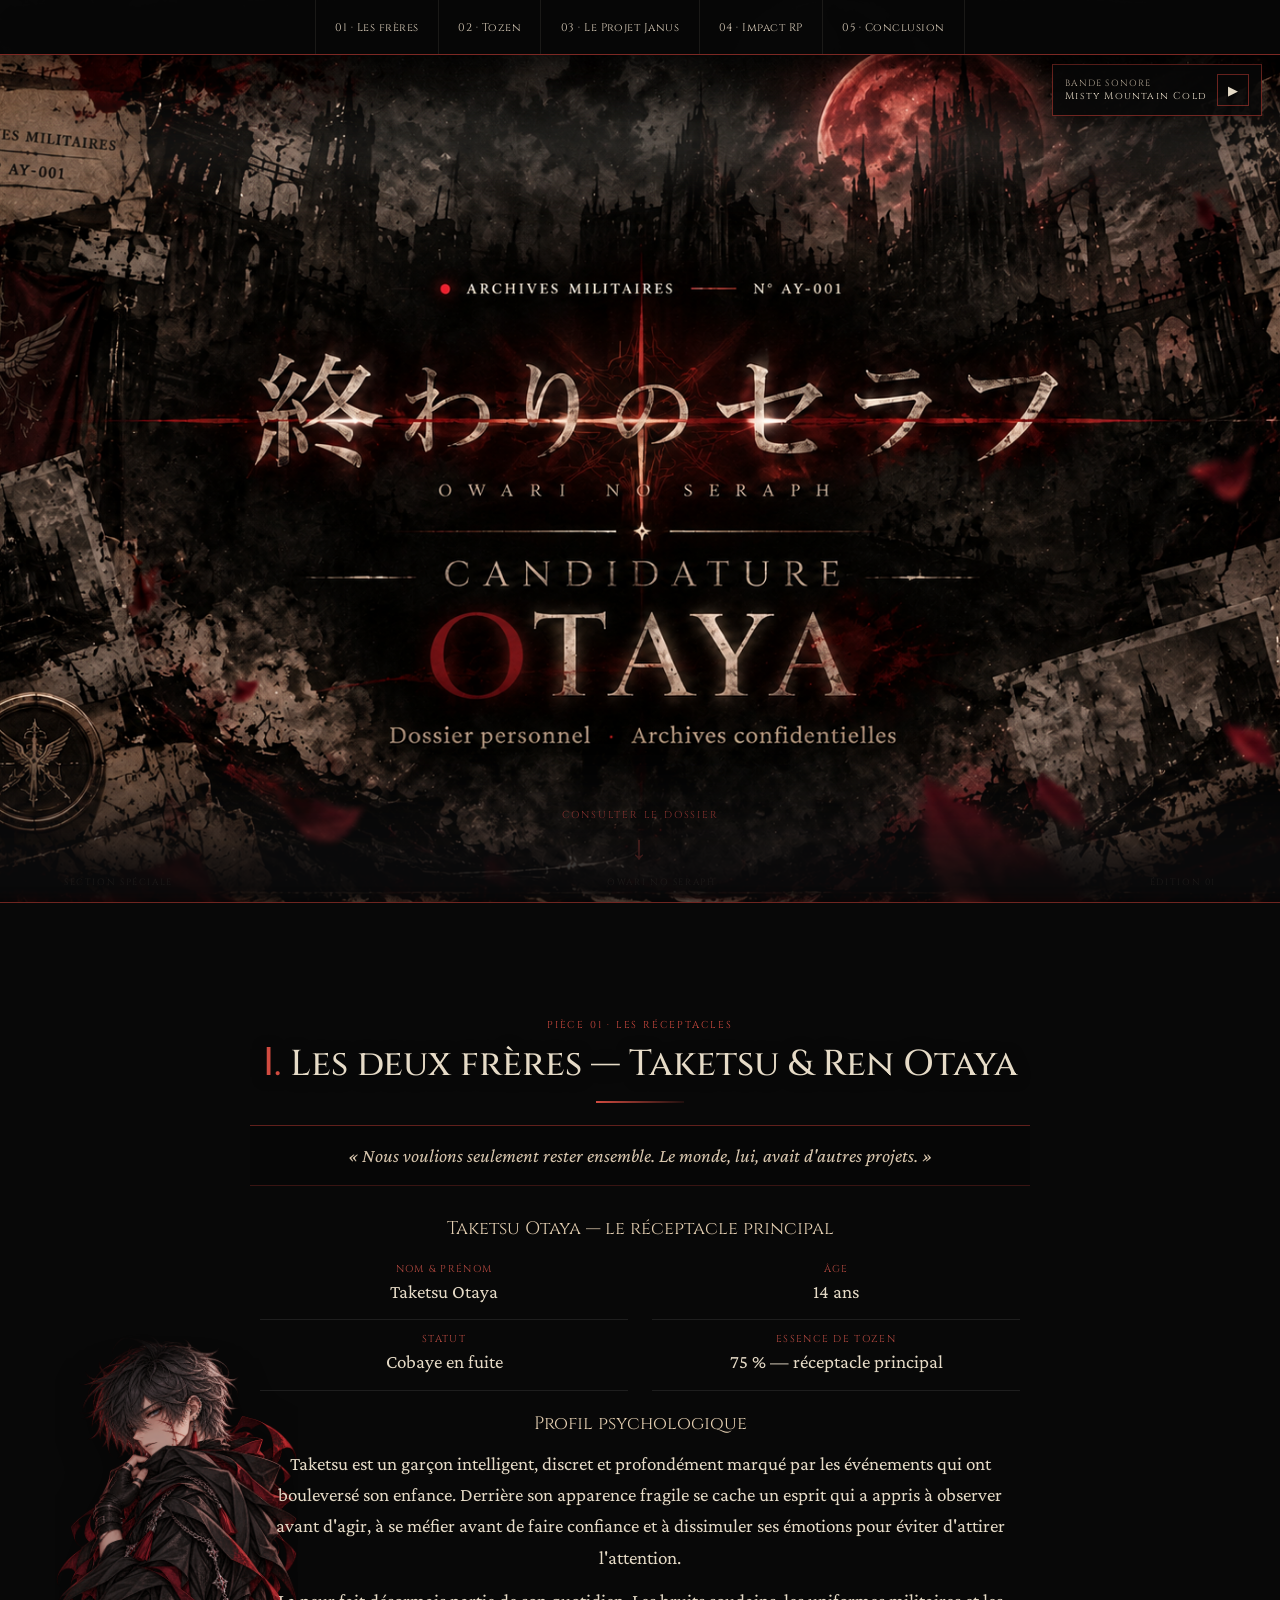
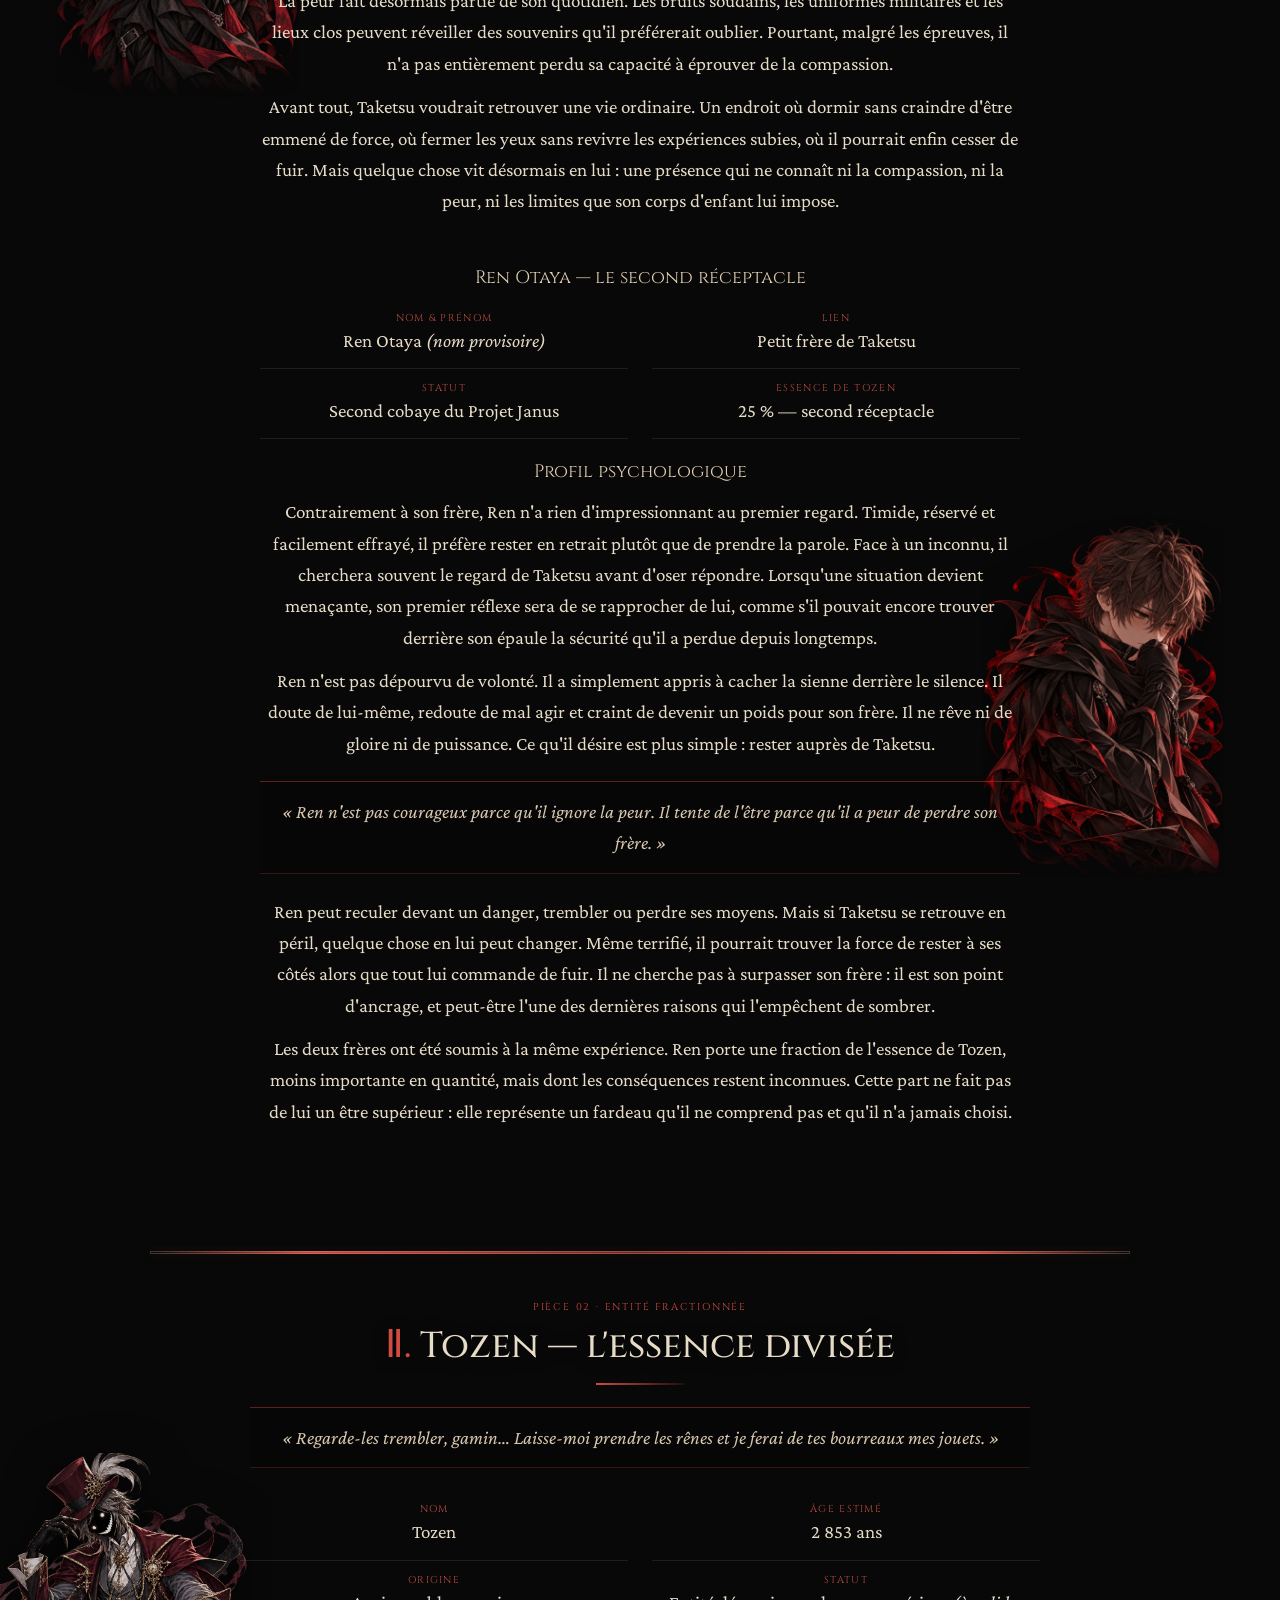
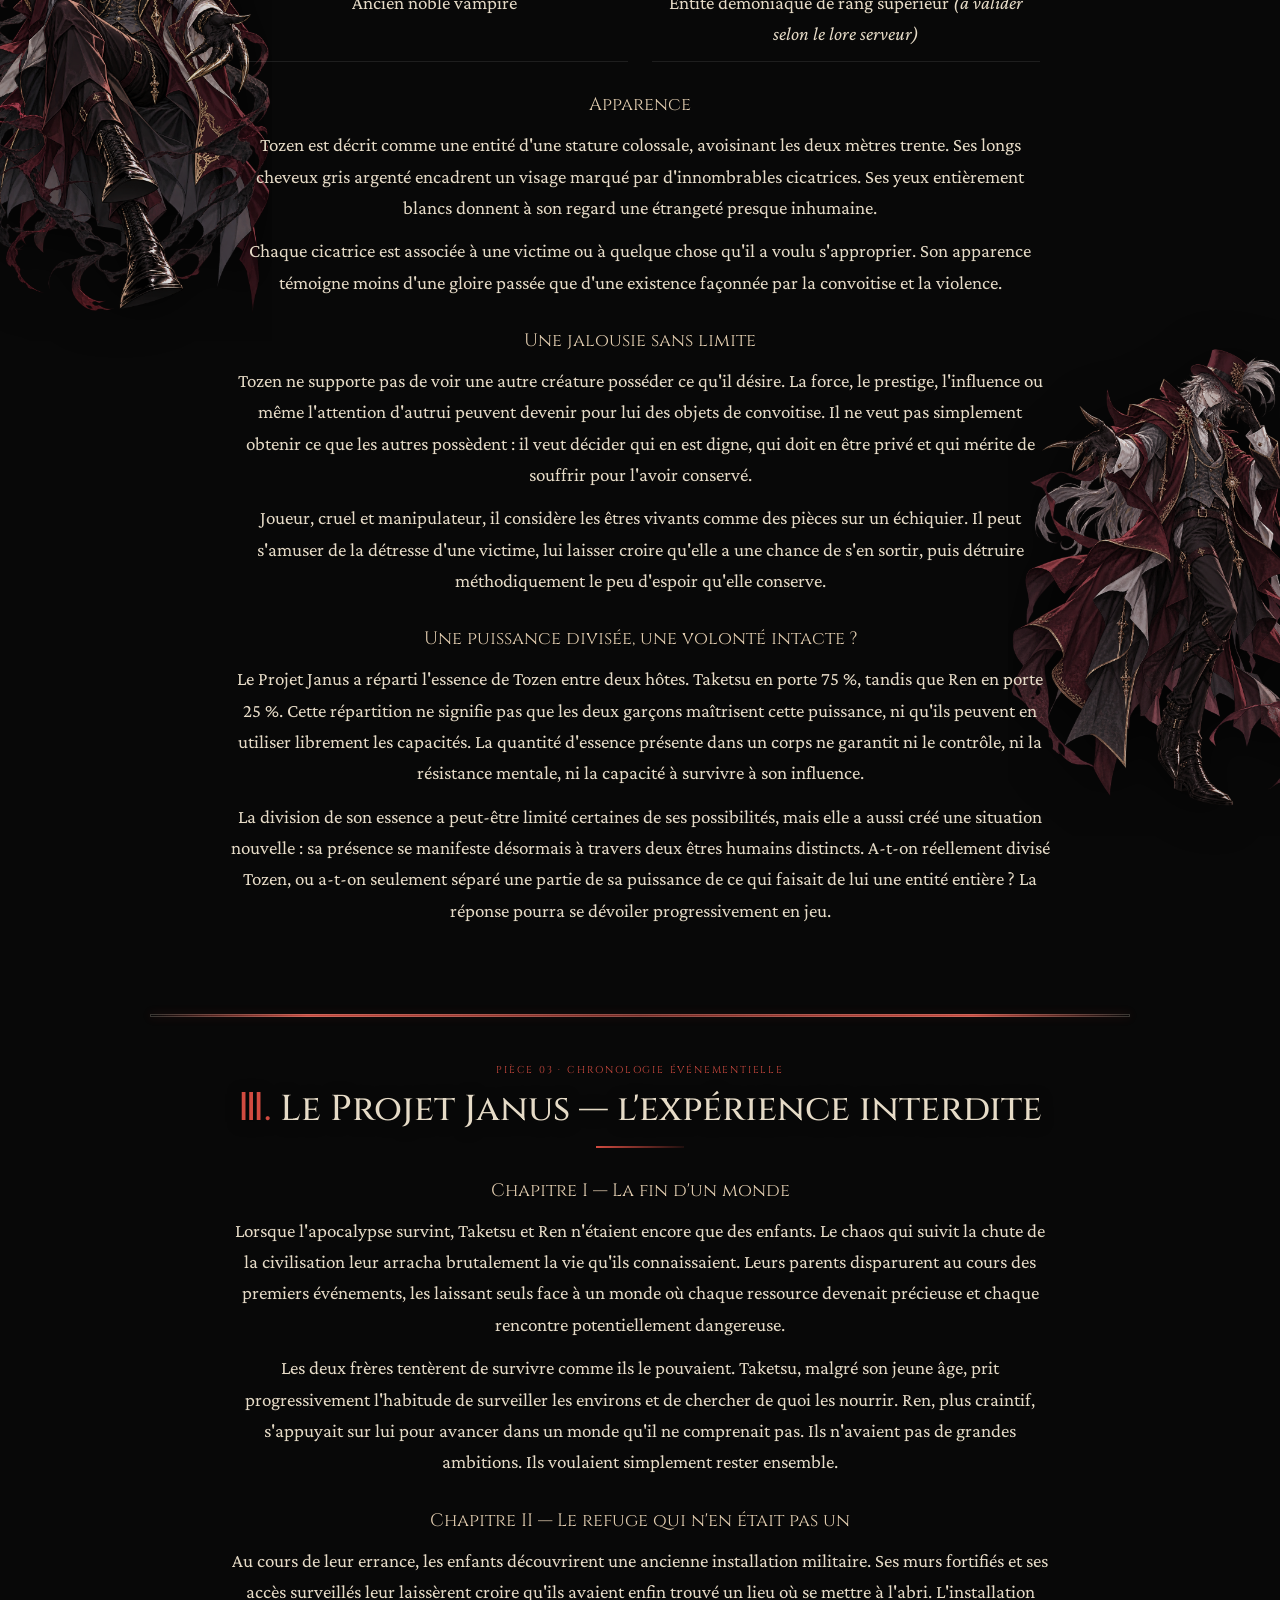
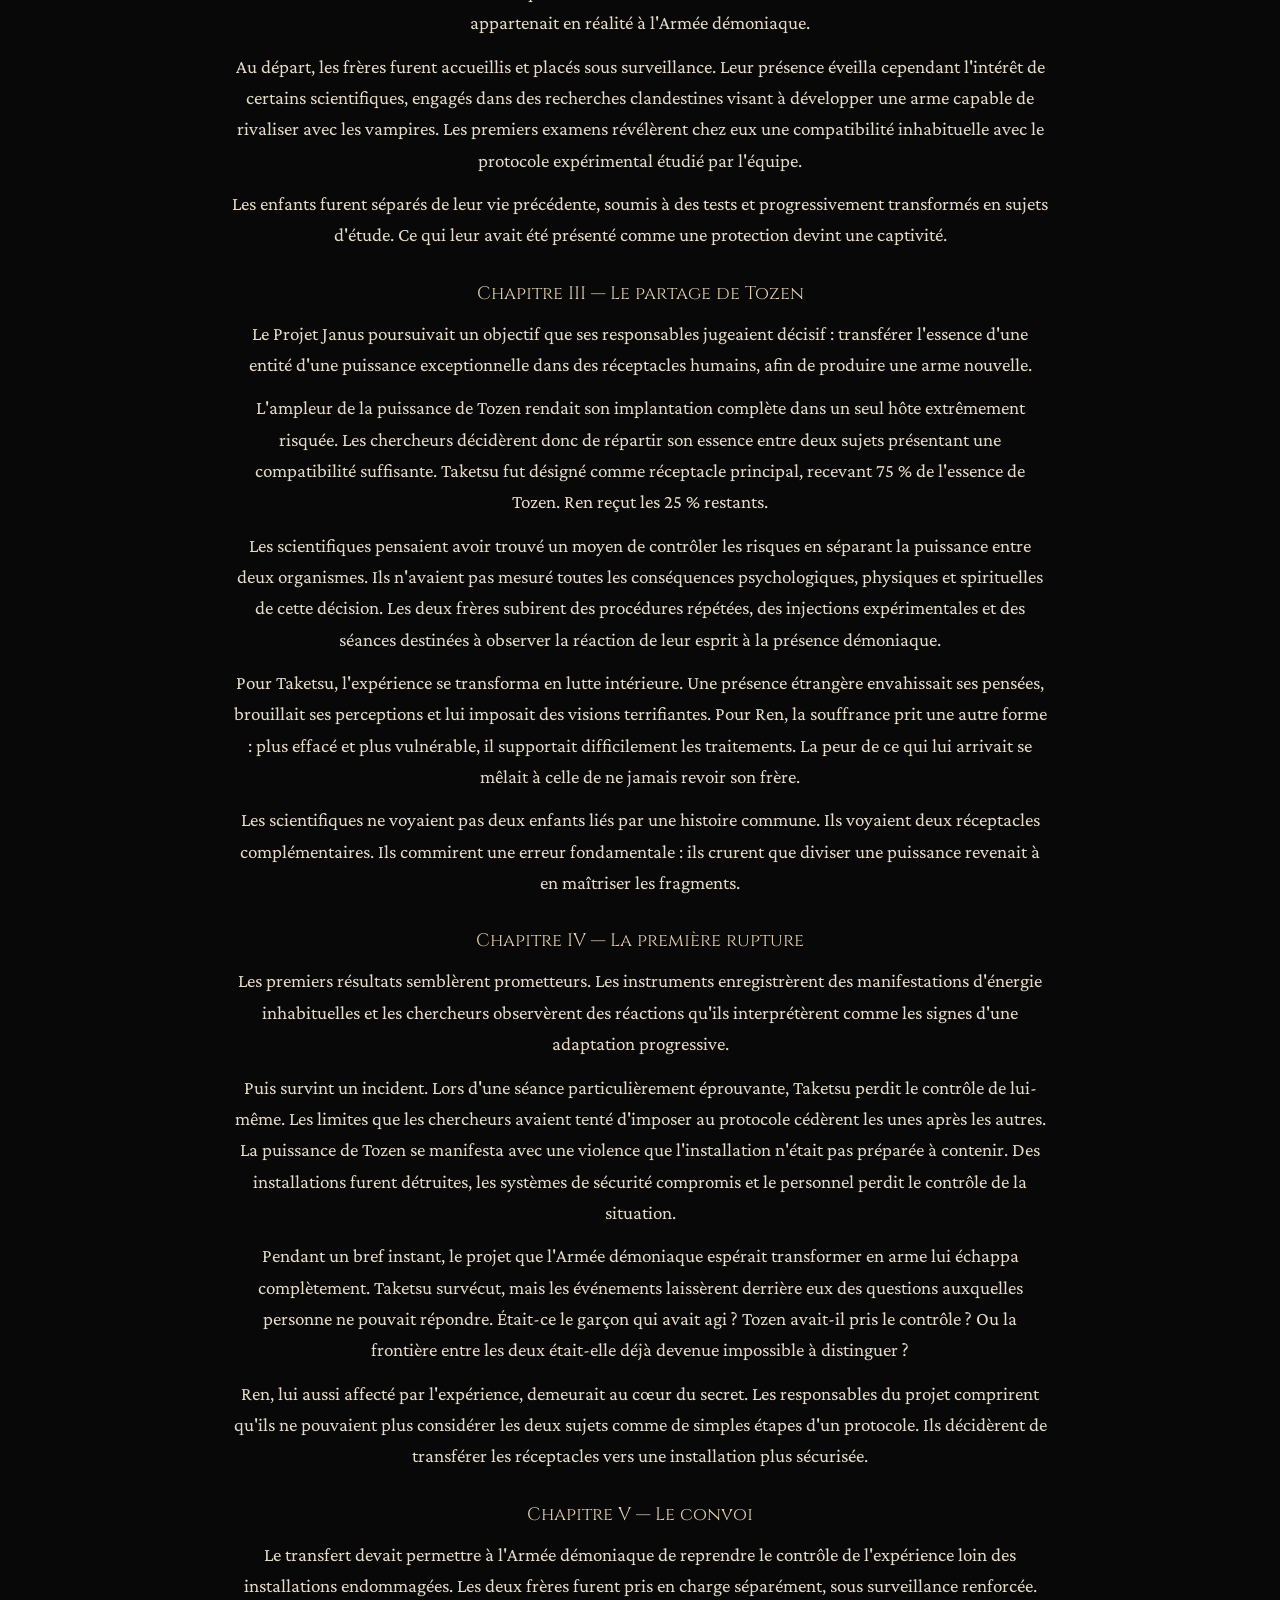
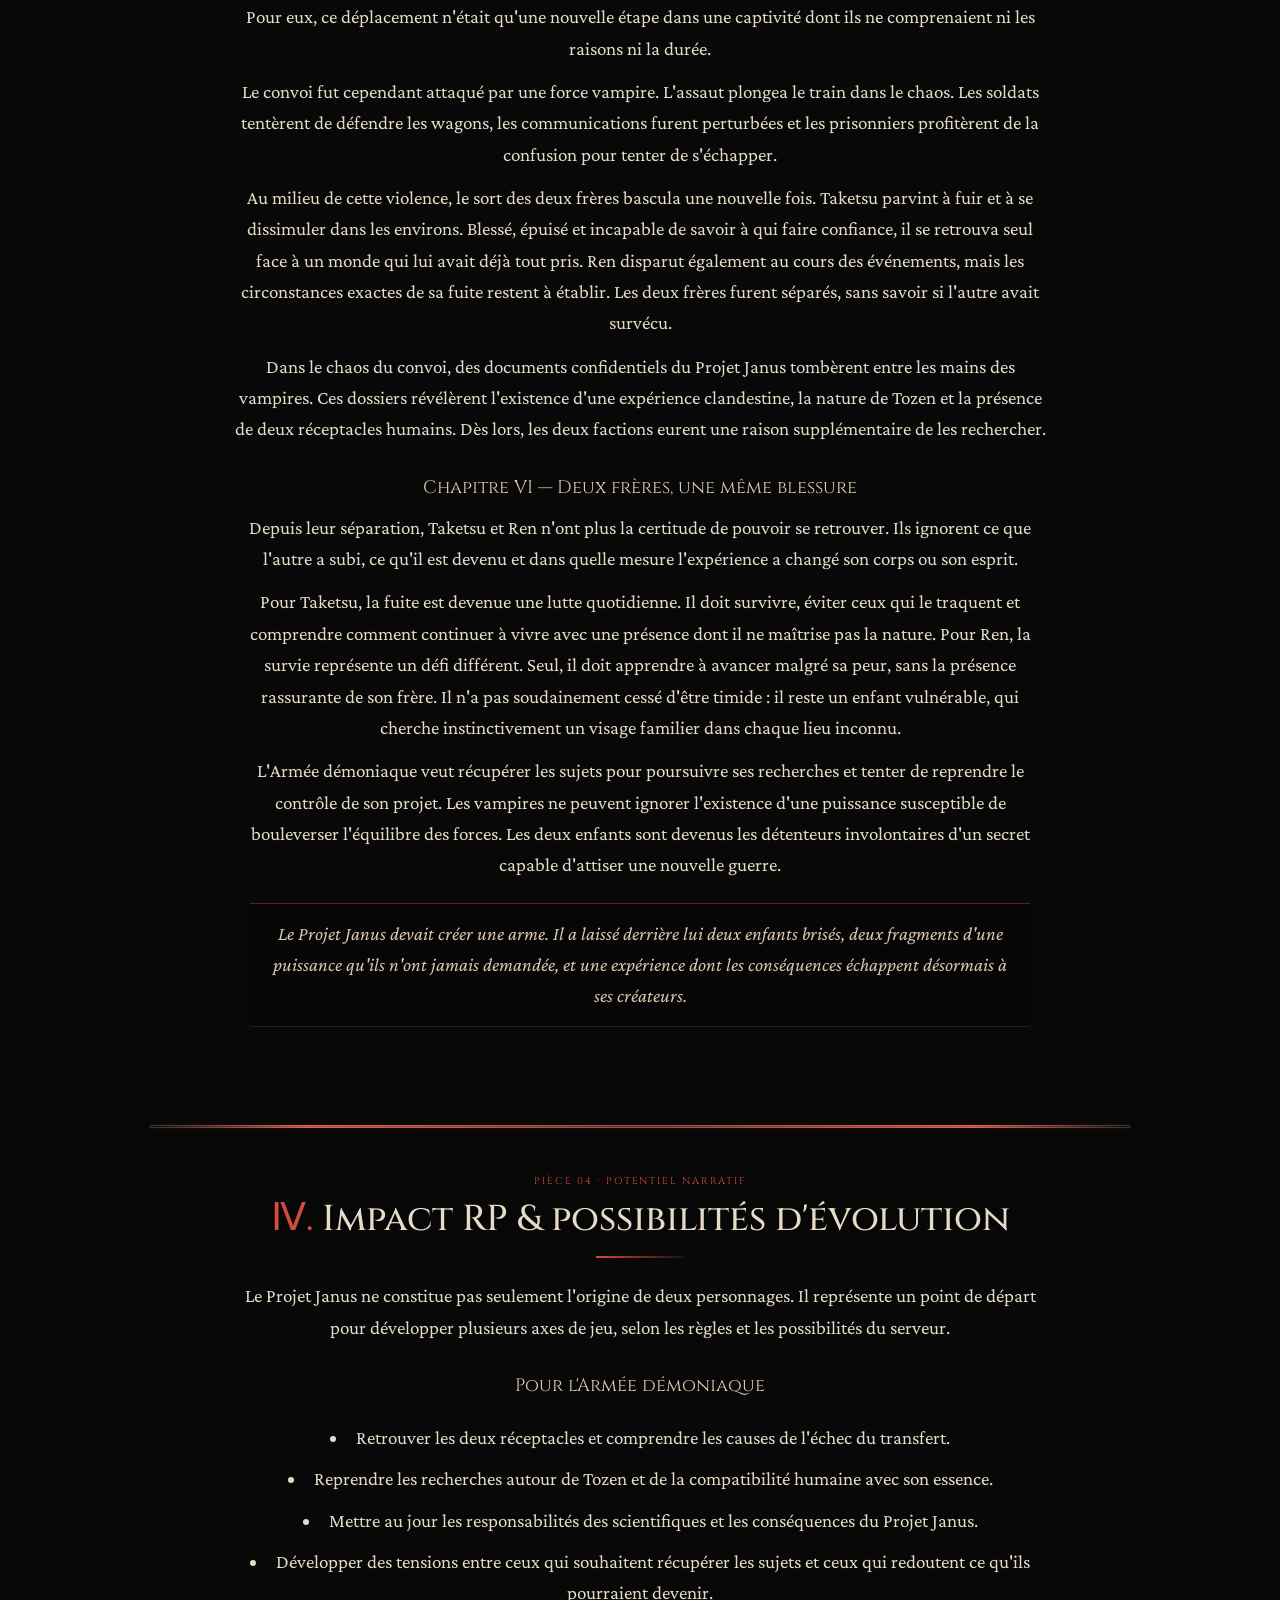
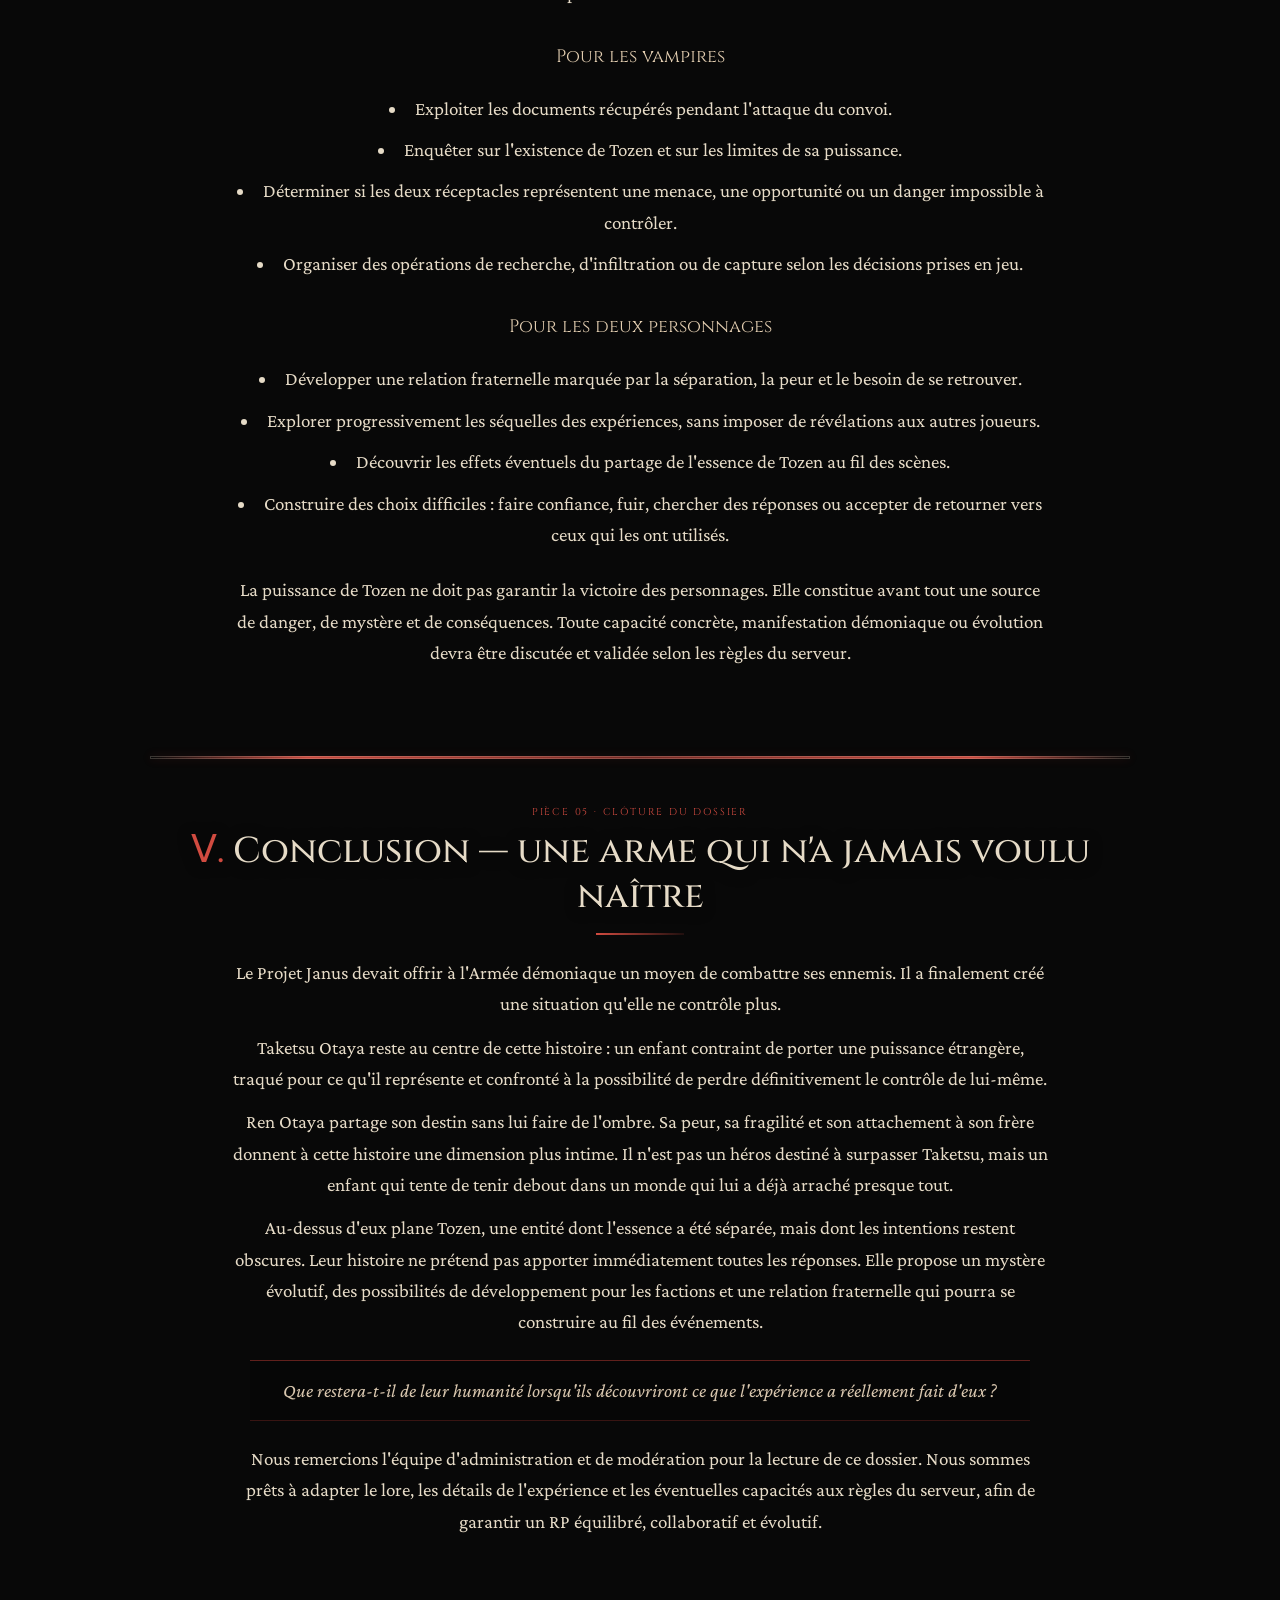
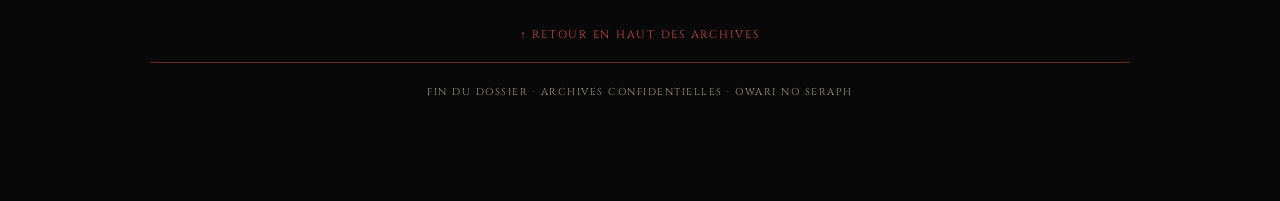
==== index.html @ cce2b57b "Réduire la hauteur d'accueil pour mieux cadrer le titre dès l'ouverture" ====
<!doctype html>
<html lang="fr">
<head>
<meta charset="utf-8">
<meta name="viewport" content="width=device-width, initial-scale=1">
<meta name="theme-color" content="#090909">
<meta name="description" content="Dossier confidentiel — Projet Janus, Taketsu Otaya, Ren Otaya et Tozen, archives d’Owari no Seraph.">
<title>Dossier Janus — Archives confidentielles</title>
<link rel="preconnect" href="https://fonts.googleapis.com">
<link rel="preconnect" href="https://fonts.gstatic.com" crossorigin>
<link href="https://fonts.googleapis.com/css2?family=Cinzel:wght@400;500;600;700&family=Crimson+Pro:wght@300;400;500;600&display=swap" rel="stylesheet">
<style>
:root{--ink:#090909;--paper:#e6dbc7;--muted:#b7aa98;--red:#a62b2b;--red2:#d14b40;--line:rgba(174,55,48,.62);--panel:rgba(8,8,8,.82)}
*{box-sizing:border-box}html{scroll-behavior:smooth;scroll-padding-top:82px}body{margin:0;background:#080808;color:var(--paper);font-family:'Crimson Pro',Georgia,serif;font-size:19px;line-height:1.65}a{color:inherit}.background-image{position:fixed;inset:0;z-index:-3;background:linear-gradient(rgba(0,0,0,.45),rgba(0,0,0,.68)),url('asset/Cité%20gothique%20sous%20la%20lune%20de%20sang.png') center/cover no-repeat;filter:grayscale(1)}.film-grain{position:fixed;inset:0;z-index:-2;pointer-events:none;background:linear-gradient(90deg,rgba(0,0,0,.36),transparent 20%,transparent 80%,rgba(0,0,0,.36));opacity:.9}
.top-nav{position:sticky;top:0;z-index:30;display:flex;align-items:center;justify-content:center;gap:0;padding:0 12px;background:rgba(7,7,7,.96);border-bottom:1px solid rgba(174,55,48,.7);box-shadow:0 8px 24px #0008;backdrop-filter:blur(10px)}.top-nav a{position:relative;display:flex;align-items:center;justify-content:center;min-height:54px;padding:0 clamp(9px,1.5vw,22px);color:#d8cbb8;text-decoration:none;font:11px 'Cinzel',serif;letter-spacing:.045em;text-align:center;border-right:1px solid rgba(230,219,199,.09);transition:color .2s,background .2s;white-space:nowrap}.top-nav a:first-child{border-left:1px solid rgba(230,219,199,.09)}.top-nav a:after{content:'';position:absolute;left:15px;right:100%;bottom:0;height:2px;background:var(--red2);transition:right .25s}.top-nav a:hover,.top-nav a:focus-visible{color:#fff0db;background:rgba(130,28,28,.13)}.top-nav a:hover:after,.top-nav a:focus-visible:after{right:15px}.audio{position:fixed;right:18px;top:64px;z-index:20;display:flex;align-items:center;gap:10px;padding:9px 12px;border:1px solid var(--line);background:rgba(8,8,8,.9);box-shadow:0 8px 30px #0008;font:10px 'Cinzel',serif;letter-spacing:.12em}.audio button{background:transparent;color:var(--paper);border:1px solid var(--line);width:32px;height:32px;cursor:pointer}.audio small{display:block;color:var(--muted);font-size:9px}.hero{min-height:calc(100svh - 52px);height:calc(100svh - 52px);max-height:900px;position:relative;display:grid;place-items:center;overflow:hidden;border-bottom:1px solid var(--line);background:linear-gradient(0deg,#080808 0%,rgba(0,0,0,.2) 35%,rgba(0,0,0,.22) 70%,#080808 100%)}.hero:before{content:"";position:absolute;inset:22px;border:1px solid rgba(173,59,50,.3);pointer-events:none}.hero-art{position:absolute;inset:0;display:grid;place-items:center;overflow:hidden}.hero-art img{width:100%;height:100%;object-fit:cover;filter:none;opacity:1}.hero-content{position:relative;text-align:center;width:min(900px,90vw);padding:30px 24px 70px}.eyebrow,.piece-kicker,.meta,.hero-bottom{font-family:'Cinzel',serif;letter-spacing:.18em;text-transform:uppercase}.eyebrow{color:var(--red2);font-size:12px}.hero h1{font-family:'Cinzel',serif;font-size:clamp(42px,8vw,90px);line-height:1.08;font-weight:500;margin:20px 0;color:#eadcc7;text-shadow:0 4px 22px #000}.hero h1 span{color:var(--red2)}.hero-sub{font-size:clamp(17px,2.5vw,23px);color:#d1c3af;max-width:640px;margin:0 auto 26px}.hero-stamp{display:inline-block;border:1px solid var(--red2);color:#e45b50;padding:7px 16px;transform:rotate(-2deg);font:12px 'Cinzel',serif;letter-spacing:.15em}.scroll-cue{position:absolute;bottom:35px;left:50%;transform:translateX(-50%);display:flex;flex-direction:column;align-items:center;gap:7px;text-decoration:none;color:#d64a42;font:10px 'Cinzel',serif;letter-spacing:.18em;white-space:nowrap}.scroll-cue .arrow{font:34px Georgia;animation:bob 1.6s infinite}@keyframes bob{0%,100%{transform:translateY(0)}50%{transform:translateY(7px)}}.hero-bottom{position:absolute;bottom:12px;left:5%;right:5%;display:flex;justify-content:space-between;gap:12px;color:#a99a85;font-size:9px}
main{width:min(980px,92vw);margin:0 auto;padding:56px 0 80px}.index-box,.piece{border:1px solid var(--line);background:var(--panel);box-shadow:0 20px 70px #0006;position:relative}.index-box{position:relative;padding:clamp(20px,3vw,32px);margin:28px 0 38px;border:1px solid rgba(220,205,180,.48);background:linear-gradient(135deg,rgba(8,8,8,.94),rgba(19,13,12,.91) 52%,rgba(5,5,5,.96));box-shadow:0 18px 55px #0009,inset 0 0 0 4px rgba(0,0,0,.35),inset 0 0 30px rgba(0,0,0,.25);isolation:isolate}.index-box:before{content:"";position:absolute;inset:8px;border:1px solid rgba(230,219,199,.2);pointer-events:none;z-index:-1;background:linear-gradient(var(--red2),var(--red2)) left top/28px 1px no-repeat,linear-gradient(var(--red2),var(--red2)) left top/1px 28px no-repeat,linear-gradient(var(--red2),var(--red2)) right top/28px 1px no-repeat,linear-gradient(var(--red2),var(--red2)) right top/1px 28px no-repeat,linear-gradient(var(--red2),var(--red2)) left bottom/28px 1px no-repeat,linear-gradient(var(--red2),var(--red2)) left bottom/1px 28px no-repeat,linear-gradient(var(--red2),var(--red2)) right bottom/28px 1px no-repeat,linear-gradient(var(--red2),var(--red2)) right bottom/1px 28px no-repeat}.section-heading{display:flex;align-items:center;gap:13px;margin:0 0 18px;padding:0 0 14px;border-bottom:1px solid rgba(174,55,48,.48);font:clamp(20px,3vw,27px) 'Cinzel',serif;letter-spacing:.08em;text-transform:uppercase}.roman{color:var(--red2);font-size:1.05em}.toc{display:grid;grid-template-columns:repeat(3,minmax(0,1fr));gap:0 24px}.toc a{position:relative;display:flex;align-items:center;gap:12px;min-width:0;padding:15px 4px;border:0;border-bottom:1px solid rgba(220,205,180,.13);background:transparent;text-decoration:none;transition:color .25s ease,background .25s ease;white-space:normal}.toc a:after{content:"";position:absolute;left:0;right:100%;bottom:-1px;height:1px;background:linear-gradient(90deg,var(--red2),rgba(209,75,64,.12));box-shadow:0 0 9px rgba(209,75,64,.35);transition:right .28s ease}.toc a:hover{background:linear-gradient(90deg,rgba(130,28,28,.12),transparent);border-color:rgba(220,205,180,.13);transform:none;color:#fff0db}.toc a:hover:after,.toc a:focus-visible:after{right:0}.toc b{flex:0 0 auto;color:var(--red2);font:12px 'Cinzel',serif;letter-spacing:.08em}.toc span{font:500 13px 'Cinzel',serif;letter-spacing:.015em;color:#d8cbb8}.toc a:hover span{color:#f0dfc7}.piece{margin:28px 0;padding:clamp(28px,4vw,48px);scroll-margin-top:82px;isolation:isolate;overflow:hidden;border:1px solid rgba(220,205,180,.48);background:linear-gradient(135deg,rgba(22,20,18,.94),rgba(7,7,7,.94) 55%,rgba(22,15,14,.94)),repeating-linear-gradient(0deg,rgba(230,219,199,.025) 0 1px,transparent 1px 4px);box-shadow:0 20px 70px #0008,inset 0 0 0 4px rgba(0,0,0,.35),inset 0 0 35px rgba(0,0,0,.25)}.piece:before{content:"";position:absolute;inset:9px;border:1px solid rgba(230,219,199,.22);pointer-events:none;z-index:-1;background:linear-gradient(var(--red),var(--red)) left top/22px 1px no-repeat,linear-gradient(var(--red),var(--red)) left top/1px 22px no-repeat,linear-gradient(var(--red),var(--red)) right top/22px 1px no-repeat,linear-gradient(var(--red),var(--red)) right top/1px 22px no-repeat,linear-gradient(var(--red),var(--red)) left bottom/22px 1px no-repeat,linear-gradient(var(--red),var(--red)) left bottom/1px 22px no-repeat,linear-gradient(var(--red),var(--red)) right bottom/22px 1px no-repeat,linear-gradient(var(--red),var(--red)) right bottom/1px 22px no-repeat}.piece:after{content:"";position:absolute;left:0;top:32px;bottom:32px;width:2px;background:linear-gradient(transparent,var(--red),transparent);opacity:.9;pointer-events:none}.piece-kicker{font-size:10px;color:var(--red2);margin-bottom:6px}.piece h2{font:clamp(24px,4vw,36px)/1.25 'Cinzel',serif;font-weight:500;margin:0 0 24px;padding-bottom:18px;border-bottom:1px solid var(--line)}.piece h3{font:18px 'Cinzel',serif;color:#e2cdb0;margin:26px 0 9px}.piece p{margin:12px 0}.quote{font-style:italic;color:#d8c6ae;border-left:2px solid var(--red);padding:9px 18px;margin:20px 0;background:#0004}.facts{display:grid;grid-template-columns:repeat(2,minmax(0,1fr));gap:0 24px}.fact{padding:12px 0;border-bottom:1px solid rgba(255,255,255,.09)}.fact strong{display:block;color:#b94b42;font:10px 'Cinzel',serif;letter-spacing:.13em;text-transform:uppercase}.fact span{display:block;font-size:19px}.list{padding-left:22px}.list li{padding:5px 0}.sublist{padding-left:24px;margin:4px 0}.closing{border-color:rgba(201,61,53,.8)}.back-top{display:block;text-align:center;text-decoration:none;color:#d64a42;font:11px 'Cinzel',serif;letter-spacing:.16em;padding:20px}.back-top:hover{color:#f2d9c0}footer{text-align:center;color:#a99984;font:10px 'Cinzel',serif;letter-spacing:.15em;padding:22px 0;border-top:1px solid var(--line)}
@media(max-width:760px){.top-nav{justify-content:flex-start;overflow-x:auto;scrollbar-width:thin;scrollbar-color:var(--red) #090909}.top-nav a{flex:0 0 auto;min-height:48px;padding:0 13px;font-size:10px}.audio{top:56px;right:8px}.audio .track{display:none}}@media(max-width:600px){body{font-size:18px}.hero-bottom{font-size:7px;letter-spacing:.08em}.facts{grid-template-columns:1fr}.piece{padding:22px 18px}.hero:before{inset:10px}}

/* Articles en texte simple, séparés par un filet rouge */
.piece{position:relative;margin:0;padding:clamp(32px,5vw,58px) 0;scroll-margin-top:82px;border:0;border-radius:0;background:transparent;box-shadow:none;overflow:visible;isolation:auto}
.piece:before,.piece:after{display:none}
.piece + .piece{margin-top:18px;padding-top:48px}
.piece + .piece:before{content:"";display:block;position:absolute;top:0;left:0;right:0;height:1px;background:linear-gradient(90deg,transparent,rgba(209,75,64,.95) 16%,rgba(174,55,48,.65) 50%,rgba(209,75,64,.95) 84%,transparent);box-shadow:0 0 10px rgba(174,55,48,.2)}
.piece h2{border-bottom:0;padding-bottom:0;margin-bottom:22px;text-shadow:0 2px 14px rgba(0,0,0,.55)}
.piece h2:after{content:"";display:block;width:88px;height:2px;margin-top:14px;background:linear-gradient(90deg,var(--red2),rgba(209,75,64,.12))}
@media(max-width:600px){.piece{padding:32px 0}.piece + .piece{margin-top:12px;padding-top:38px}}

/* Composition éditoriale : titres centrés, texte narratif aligné à gauche pour le confort de lecture */
.piece h2{text-align:center}
.piece h2:after{margin-left:auto;margin-right:auto}
.piece-kicker{text-align:center}
.piece .quote{max-width:780px;margin:22px auto;text-align:center;border-left:0;border-top:1px solid rgba(174,55,48,.55);border-bottom:1px solid rgba(174,55,48,.3);padding:14px 18px;background:rgba(0,0,0,.18)}
.piece .facts{max-width:800px;margin:0 auto 24px}
.piece h3{margin-top:30px}
.piece p,.piece .list{max-width:820px;margin-left:auto;margin-right:auto}
.piece .list{padding-left:26px}
.piece .fact{text-align:center}
.piece .closing{text-align:left}
@media(max-width:600px){.piece .facts{grid-template-columns:1fr}.piece .list{padding-left:22px}}


/* Direction artistique Janus : composition entièrement centrée */
main, .piece, .piece p, .piece h2, .piece h3, .piece-kicker, .piece .facts, .piece .fact, .piece .list, .piece li, .piece .quote, footer { text-align:center; }
.piece h2:after { margin-left:auto; margin-right:auto; }
.piece .list { list-style-position:inside; padding-left:0; }
.piece .sublist { list-style-position:inside; padding-left:0; }
.piece .facts { justify-items:center; }
.piece .fact { width:100%; }
.piece .fact strong, .piece .fact span { text-align:center; }
.hero { isolation:isolate; }
/* Particules fines rouge, beige et ivoire sur l'ensemble du dossier */
.paperfall{display:none}
.particle-field{position:fixed;inset:0;z-index:8;overflow:hidden;pointer-events:none}
.particle-field .particle{position:absolute;top:-12px;display:block;width:var(--size,3px);height:var(--size,3px);border-radius:50%;background:var(--tone,#d7c5a6);opacity:0;box-shadow:0 0 7px color-mix(in srgb,var(--tone,#d7c5a6) 65%,transparent);animation:particle-drift var(--duration,16s) linear var(--delay,0s) infinite}
.particle-field .particle:nth-child(3n){border-radius:1px;transform:rotate(35deg)}
@keyframes particle-drift{0%{transform:translate3d(0,-3vh,0) scale(.7);opacity:0}12%{opacity:var(--alpha,.65)}70%{opacity:var(--alpha,.65)}100%{transform:translate3d(var(--drift,35px),110vh,0) scale(1.1);opacity:0}}
@media(prefers-reduced-motion:reduce){.particle-field{display:none}}
@media(max-width:760px){.hero{min-height:calc(100svh - 48px);height:calc(100svh - 48px)}.hero-content{padding:22px 14px 64px}.hero:before{inset:10px}.scroll-cue{bottom:28px}.hero-bottom{bottom:8px;font-size:8px}}
/* Brume basse au pied de la couverture d'accueil */
.hero{isolation:isolate;position:relative;overflow:hidden}
.hero:after{content:"";position:absolute;z-index:2;left:-8%;right:-8%;bottom:-2px;height:clamp(100px,18vh,210px);pointer-events:none;background:linear-gradient(to top,rgba(8,8,9,.98) 0%,rgba(12,12,13,.78) 28%,rgba(18,18,19,.38) 58%,transparent 100%);filter:blur(8px)}
.hero:before{content:"";position:absolute;z-index:2;left:-12%;right:-12%;bottom:22px;height:clamp(65px,11vh,130px);pointer-events:none;background:radial-gradient(ellipse at 20% 80%,rgba(210,205,195,.13),transparent 54%),radial-gradient(ellipse at 65% 60%,rgba(205,198,187,.12),transparent 52%),radial-gradient(ellipse at 90% 80%,rgba(190,184,176,.1),transparent 50%);filter:blur(24px);animation:low-mist 13s ease-in-out infinite alternate}
@keyframes low-mist{from{transform:translateX(-2%) translateY(4px);opacity:.65}to{transform:translateX(2%) translateY(-5px);opacity:1}}
@media(prefers-reduced-motion:reduce){.hero:before{animation:none}}


/* Portraits sur les côtés, avec la colonne de texte centrée dans la page */
#hote .character-profile{display:block;position:relative;max-width:980px;margin:30px auto 48px;padding:0;isolation:isolate}
#hote .character-profile .character-copy{position:relative;z-index:1;width:min(100%,760px);margin:0 auto}
#hote .character-profile .character-portrait{display:block;position:absolute;top:50%;width:clamp(210px,19vw,290px);max-height:560px;object-fit:contain;opacity:.88;transform:translateY(-50%);filter:drop-shadow(0 10px 20px rgba(0,0,0,.5));-webkit-mask-image:linear-gradient(to bottom,transparent 0%,#000 9%,#000 86%,transparent 100%);mask-image:linear-gradient(to bottom,transparent 0%,#000 9%,#000 86%,transparent 100%);z-index:0;pointer-events:none}
#hote .character-profile.portrait-left .character-portrait{left:-95px}
#hote .character-profile.portrait-right .character-portrait{right:-95px}
#hote .character-profile .character-copy,#hote .character-profile .character-copy p,#hote .character-profile .character-copy h3,#hote .character-profile .character-copy .facts,#hote .character-profile .character-copy .fact,#hote .character-profile .character-copy .quote{text-align:center}
#hote .character-profile .character-copy h3{margin-top:0}
#hote .character-profile .character-copy .facts{margin:0 auto 20px;justify-items:center}
#hote .character-profile .character-copy .fact{width:100%}
#hote .character-profile .character-copy .fact strong,#hote .character-profile .character-copy .fact span{text-align:center}
#hote .character-profile .character-copy .quote{max-width:100%;margin-left:auto;margin-right:auto}
@media(max-width:1050px){
 #hote .character-profile .character-portrait{width:clamp(180px,22vw,240px);opacity:.58}
 #hote .character-profile.portrait-left .character-portrait{left:-42px}
 #hote .character-profile.portrait-right .character-portrait{right:-42px}
 #hote .character-profile .character-copy{width:min(100%,700px)}
}
@media(max-width:760px){
 #hote .character-profile{display:flex;flex-direction:column;gap:0;margin:26px auto 38px}
 #hote .character-profile .character-portrait{position:relative;top:auto;left:auto!important;right:auto!important;transform:none;width:min(72%,280px);max-height:300px;height:260px;object-position:center 25%;opacity:.78;margin:0 auto -30px}
 #hote .character-profile .character-copy{width:100%;z-index:1}
}


/* Portraits de Tozen encadrant sa description, à l'extérieur de la colonne centrale */
#demon{position:relative;isolation:isolate}
#demon .tozen-portraits{display:contents;pointer-events:none}
#demon .tozen-portraits img{position:absolute;display:block;width:clamp(300px,24vw,390px);height:clamp(460px,48vw,620px);object-fit:contain;opacity:.88;filter:drop-shadow(0 8px 22px rgba(0,0,0,.72));mix-blend-mode:screen;z-index:0;-webkit-mask-image:linear-gradient(to bottom,transparent 0%,#000 7%,#000 84%,transparent 100%);mask-image:linear-gradient(to bottom,transparent 0%,#000 7%,#000 84%,transparent 100%)}
#demon .tozen-portraits img:first-child{left:clamp(-255px,-14.5vw,-175px);top:125px}
#demon .tozen-portraits img:last-child{right:clamp(-255px,-14.5vw,-175px);top:620px}
#demon>*:not(.tozen-portraits){position:relative;z-index:1}
@media(max-width:1250px){#demon .tozen-portraits img{width:clamp(230px,24vw,300px);height:480px;opacity:.62}#demon .tozen-portraits img:first-child{left:-145px;top:150px}#demon .tozen-portraits img:last-child{right:-145px;top:620px}}
@media(max-width:850px){#demon .tozen-portraits{display:flex;position:relative;justify-content:center;align-items:flex-end;gap:8px;margin-top:26px}#demon .tozen-portraits img{position:relative;left:auto!important;right:auto!important;top:auto!important;width:49%;height:300px;opacity:.78}}

</style>
</head>
<body id="top">
<div class="particle-field" aria-hidden="true"></div>
<div class="background-image" aria-hidden="true"></div><div class="film-grain" aria-hidden="true"></div>
<nav class="top-nav" aria-label="Navigation du dossier"><a href="#hote">01 · Les frères</a><a href="#demon">02 · Tozen</a><a href="#lore">03 · Le Projet Janus</a><a href="#impact">04 · Impact RP</a><a href="#conclusion">05 · Conclusion</a></nav>
<div class="audio"><div class="track"><small>BANDE SONORE</small>Misty Mountain Cold</div><audio id="music" preload="metadata" loop src="asset/Misty%20Mountain%20Cold%20Lyrics.mp3"></audio><button id="audio-toggle" type="button" aria-label="Activer ou couper la musique" title="Activer ou couper la musique">▶</button></div>
<header class="hero" id="accueil">
<div class="paperfall" aria-hidden="true"></div>
<div class="hero-art" aria-hidden="true"><img src="asset/Dossier%20militaire%20sous%20lune%20%C3%A9carlate.png" alt="Couverture illustrée du dossier militaire Ayato, archives confidentielles d’Owari no Seraph"></div>
<div class="hero-content" aria-label="Couverture illustrée du dossier Ayato"></div>
<a class="scroll-cue" href="#sommaire"><span>CONSULTER LE DOSSIER</span><span class="arrow">↓</span></a>
<div class="hero-bottom"><span>SECTION SPÉCIALE</span><span>OWARI NO SERAPH</span><span>ÉDITION 01</span></div>
</header>
<main>
<section class="piece" id="hote">
  <div class="piece-kicker">Pièce 01 · Les réceptacles</div>
  <h2><span class="roman">Ⅰ.</span> Les deux frères — Taketsu & Ren Otaya</h2>
  <div class="quote">« Nous voulions seulement rester ensemble. Le monde, lui, avait d'autres projets. »</div>
<div class="character-profile portrait-left taketsu-profile">
<img class="character-portrait" src="asset/Portrait%20gothique%20aux%20yeux%20glac%C3%A9s.png" alt="Portrait de Taketsu Otaya, cheveux gris foncé, yeux bleus et cicatrices" loading="lazy">
<div class="character-copy"><h3>Taketsu Otaya — le réceptacle principal</h3>
  <div class="facts">
    <div class="fact"><strong>Nom & prénom</strong><span>Taketsu Otaya</span></div>
    <div class="fact"><strong>Âge</strong><span>14 ans</span></div>
    <div class="fact"><strong>Statut</strong><span>Cobaye en fuite</span></div>
    <div class="fact"><strong>Essence de Tozen</strong><span>75 % — réceptacle principal</span></div>
  </div>
  <h3>Profil psychologique</h3>
  <p>Taketsu est un garçon intelligent, discret et profondément marqué par les événements qui ont bouleversé son enfance. Derrière son apparence fragile se cache un esprit qui a appris à observer avant d'agir, à se méfier avant de faire confiance et à dissimuler ses émotions pour éviter d'attirer l'attention.</p>
  <p>La peur fait désormais partie de son quotidien. Les bruits soudains, les uniformes militaires et les lieux clos peuvent réveiller des souvenirs qu'il préférerait oublier. Pourtant, malgré les épreuves, il n'a pas entièrement perdu sa capacité à éprouver de la compassion.</p>
  <p>Avant tout, Taketsu voudrait retrouver une vie ordinaire. Un endroit où dormir sans craindre d'être emmené de force, où fermer les yeux sans revivre les expériences subies, où il pourrait enfin cesser de fuir. Mais quelque chose vit désormais en lui : une présence qui ne connaît ni la compassion, ni la peur, ni les limites que son corps d'enfant lui impose.</p></div>
</div>
<div class="character-profile portrait-right ren-profile">
<img class="character-portrait" src="asset/Portrait%20anime%20dark%20fantasy%20aux%20rubans%20cramoisis.png" alt="Portrait de Ren Otaya, cheveux châtain et visage sans cicatrice" loading="lazy">
<div class="character-copy"><h3>Ren Otaya — le second réceptacle</h3>
  <div class="facts">
    <div class="fact"><strong>Nom & prénom</strong><span>Ren Otaya <em>(nom provisoire)</em></span></div>
    <div class="fact"><strong>Lien</strong><span>Petit frère de Taketsu</span></div>
    <div class="fact"><strong>Statut</strong><span>Second cobaye du Projet Janus</span></div>
    <div class="fact"><strong>Essence de Tozen</strong><span>25 % — second réceptacle</span></div>
  </div>
  <h3>Profil psychologique</h3>
  <p>Contrairement à son frère, Ren n'a rien d'impressionnant au premier regard. Timide, réservé et facilement effrayé, il préfère rester en retrait plutôt que de prendre la parole. Face à un inconnu, il cherchera souvent le regard de Taketsu avant d'oser répondre. Lorsqu'une situation devient menaçante, son premier réflexe sera de se rapprocher de lui, comme s'il pouvait encore trouver derrière son épaule la sécurité qu'il a perdue depuis longtemps.</p>
  <p>Ren n'est pas dépourvu de volonté. Il a simplement appris à cacher la sienne derrière le silence. Il doute de lui-même, redoute de mal agir et craint de devenir un poids pour son frère. Il ne rêve ni de gloire ni de puissance. Ce qu'il désire est plus simple : rester auprès de Taketsu.</p>
  <div class="quote">« Ren n'est pas courageux parce qu'il ignore la peur. Il tente de l'être parce qu'il a peur de perdre son frère. »</div>
  <p>Ren peut reculer devant un danger, trembler ou perdre ses moyens. Mais si Taketsu se retrouve en péril, quelque chose en lui peut changer. Même terrifié, il pourrait trouver la force de rester à ses côtés alors que tout lui commande de fuir. Il ne cherche pas à surpasser son frère : il est son point d'ancrage, et peut-être l'une des dernières raisons qui l'empêchent de sombrer.</p>
  <p>Les deux frères ont été soumis à la même expérience. Ren porte une fraction de l'essence de Tozen, moins importante en quantité, mais dont les conséquences restent inconnues. Cette part ne fait pas de lui un être supérieur : elle représente un fardeau qu'il ne comprend pas et qu'il n'a jamais choisi.</p></div>
</div>
</section>
<section class="piece" id="demon">
  <div class="piece-kicker">Pièce 02 · Entité fractionnée</div>
  <h2><span class="roman">Ⅱ.</span> Tozen — l'essence divisée</h2>
  <div class="quote">« Regarde-les trembler, gamin… Laisse-moi prendre les rênes et je ferai de tes bourreaux mes jouets. »</div>
  <div class="facts">
    <div class="fact"><strong>Nom</strong><span>Tozen</span></div>
    <div class="fact"><strong>Âge estimé</strong><span>2 853 ans</span></div>
    <div class="fact"><strong>Origine</strong><span>Ancien noble vampire</span></div>
    <div class="fact"><strong>Statut</strong><span>Entité démoniaque de rang supérieur <em>(à valider selon le lore serveur)</em></span></div>
  </div>
  <h3>Apparence</h3>
  <p>Tozen est décrit comme une entité d'une stature colossale, avoisinant les deux mètres trente. Ses longs cheveux gris argenté encadrent un visage marqué par d'innombrables cicatrices. Ses yeux entièrement blancs donnent à son regard une étrangeté presque inhumaine.</p>
  <p>Chaque cicatrice est associée à une victime ou à quelque chose qu'il a voulu s'approprier. Son apparence témoigne moins d'une gloire passée que d'une existence façonnée par la convoitise et la violence.</p>
  <h3>Une jalousie sans limite</h3>
  <p>Tozen ne supporte pas de voir une autre créature posséder ce qu'il désire. La force, le prestige, l'influence ou même l'attention d'autrui peuvent devenir pour lui des objets de convoitise. Il ne veut pas simplement obtenir ce que les autres possèdent : il veut décider qui en est digne, qui doit en être privé et qui mérite de souffrir pour l'avoir conservé.</p>
  <p>Joueur, cruel et manipulateur, il considère les êtres vivants comme des pièces sur un échiquier. Il peut s'amuser de la détresse d'une victime, lui laisser croire qu'elle a une chance de s'en sortir, puis détruire méthodiquement le peu d'espoir qu'elle conserve.</p>
  <h3>Une puissance divisée, une volonté intacte ?</h3>
  <p>Le Projet Janus a réparti l'essence de Tozen entre deux hôtes. Taketsu en porte 75 %, tandis que Ren en porte 25 %. Cette répartition ne signifie pas que les deux garçons maîtrisent cette puissance, ni qu'ils peuvent en utiliser librement les capacités. La quantité d'essence présente dans un corps ne garantit ni le contrôle, ni la résistance mentale, ni la capacité à survivre à son influence.</p>
  <p>La division de son essence a peut-être limité certaines de ses possibilités, mais elle a aussi créé une situation nouvelle : sa présence se manifeste désormais à travers deux êtres humains distincts. A-t-on réellement divisé Tozen, ou a-t-on seulement séparé une partie de sa puissance de ce qui faisait de lui une entité entière ? La réponse pourra se dévoiler progressivement en jeu.</p>
  <div class="tozen-portraits" aria-label="Deux représentations possibles de Tozen">
    <img src="asset/Fant%C3%B4me%20steampunk%20au%20sourire%20sinistre.png" alt="Tozen sous une forme de fantôme steampunk au sourire sinistre" loading="lazy">
    <img src="asset/Gentilhomme%20vampirique%20au%20chapeau%20bordeaux.png" alt="Tozen sous une forme de gentleman vampirique au chapeau bordeaux" loading="lazy">
  </div>
</section>
<section class="piece" id="lore">
  <div class="piece-kicker">Pièce 03 · Chronologie événementielle</div>
  <h2><span class="roman">Ⅲ.</span> Le Projet Janus — l'expérience interdite</h2>
  <h3>Chapitre I — La fin d'un monde</h3>
  <p>Lorsque l'apocalypse survint, Taketsu et Ren n'étaient encore que des enfants. Le chaos qui suivit la chute de la civilisation leur arracha brutalement la vie qu'ils connaissaient. Leurs parents disparurent au cours des premiers événements, les laissant seuls face à un monde où chaque ressource devenait précieuse et chaque rencontre potentiellement dangereuse.</p>
  <p>Les deux frères tentèrent de survivre comme ils le pouvaient. Taketsu, malgré son jeune âge, prit progressivement l'habitude de surveiller les environs et de chercher de quoi les nourrir. Ren, plus craintif, s'appuyait sur lui pour avancer dans un monde qu'il ne comprenait pas. Ils n'avaient pas de grandes ambitions. Ils voulaient simplement rester ensemble.</p>
  <h3>Chapitre II — Le refuge qui n'en était pas un</h3>
  <p>Au cours de leur errance, les enfants découvrirent une ancienne installation militaire. Ses murs fortifiés et ses accès surveillés leur laissèrent croire qu'ils avaient enfin trouvé un lieu où se mettre à l'abri. L'installation appartenait en réalité à l'Armée démoniaque.</p>
  <p>Au départ, les frères furent accueillis et placés sous surveillance. Leur présence éveilla cependant l'intérêt de certains scientifiques, engagés dans des recherches clandestines visant à développer une arme capable de rivaliser avec les vampires. Les premiers examens révélèrent chez eux une compatibilité inhabituelle avec le protocole expérimental étudié par l'équipe.</p>
  <p>Les enfants furent séparés de leur vie précédente, soumis à des tests et progressivement transformés en sujets d'étude. Ce qui leur avait été présenté comme une protection devint une captivité.</p>
  <h3>Chapitre III — Le partage de Tozen</h3>
  <p>Le Projet Janus poursuivait un objectif que ses responsables jugeaient décisif : transférer l'essence d'une entité d'une puissance exceptionnelle dans des réceptacles humains, afin de produire une arme nouvelle.</p>
  <p>L'ampleur de la puissance de Tozen rendait son implantation complète dans un seul hôte extrêmement risquée. Les chercheurs décidèrent donc de répartir son essence entre deux sujets présentant une compatibilité suffisante. Taketsu fut désigné comme réceptacle principal, recevant 75 % de l'essence de Tozen. Ren reçut les 25 % restants.</p>
  <p>Les scientifiques pensaient avoir trouvé un moyen de contrôler les risques en séparant la puissance entre deux organismes. Ils n'avaient pas mesuré toutes les conséquences psychologiques, physiques et spirituelles de cette décision. Les deux frères subirent des procédures répétées, des injections expérimentales et des séances destinées à observer la réaction de leur esprit à la présence démoniaque.</p>
  <p>Pour Taketsu, l'expérience se transforma en lutte intérieure. Une présence étrangère envahissait ses pensées, brouillait ses perceptions et lui imposait des visions terrifiantes. Pour Ren, la souffrance prit une autre forme : plus effacé et plus vulnérable, il supportait difficilement les traitements. La peur de ce qui lui arrivait se mêlait à celle de ne jamais revoir son frère.</p>
  <p>Les scientifiques ne voyaient pas deux enfants liés par une histoire commune. Ils voyaient deux réceptacles complémentaires. Ils commirent une erreur fondamentale : ils crurent que diviser une puissance revenait à en maîtriser les fragments.</p>
  <h3>Chapitre IV — La première rupture</h3>
  <p>Les premiers résultats semblèrent prometteurs. Les instruments enregistrèrent des manifestations d'énergie inhabituelles et les chercheurs observèrent des réactions qu'ils interprétèrent comme les signes d'une adaptation progressive.</p>
  <p>Puis survint un incident. Lors d'une séance particulièrement éprouvante, Taketsu perdit le contrôle de lui-même. Les limites que les chercheurs avaient tenté d'imposer au protocole cédèrent les unes après les autres. La puissance de Tozen se manifesta avec une violence que l'installation n'était pas préparée à contenir. Des installations furent détruites, les systèmes de sécurité compromis et le personnel perdit le contrôle de la situation.</p>
  <p>Pendant un bref instant, le projet que l'Armée démoniaque espérait transformer en arme lui échappa complètement. Taketsu survécut, mais les événements laissèrent derrière eux des questions auxquelles personne ne pouvait répondre. Était-ce le garçon qui avait agi ? Tozen avait-il pris le contrôle ? Ou la frontière entre les deux était-elle déjà devenue impossible à distinguer ?</p>
  <p>Ren, lui aussi affecté par l'expérience, demeurait au cœur du secret. Les responsables du projet comprirent qu'ils ne pouvaient plus considérer les deux sujets comme de simples étapes d'un protocole. Ils décidèrent de transférer les réceptacles vers une installation plus sécurisée.</p>
  <h3>Chapitre V — Le convoi</h3>
  <p>Le transfert devait permettre à l'Armée démoniaque de reprendre le contrôle de l'expérience loin des installations endommagées. Les deux frères furent pris en charge séparément, sous surveillance renforcée. Pour eux, ce déplacement n'était qu'une nouvelle étape dans une captivité dont ils ne comprenaient ni les raisons ni la durée.</p>
  <p>Le convoi fut cependant attaqué par une force vampire. L'assaut plongea le train dans le chaos. Les soldats tentèrent de défendre les wagons, les communications furent perturbées et les prisonniers profitèrent de la confusion pour tenter de s'échapper.</p>
  <p>Au milieu de cette violence, le sort des deux frères bascula une nouvelle fois. Taketsu parvint à fuir et à se dissimuler dans les environs. Blessé, épuisé et incapable de savoir à qui faire confiance, il se retrouva seul face à un monde qui lui avait déjà tout pris. Ren disparut également au cours des événements, mais les circonstances exactes de sa fuite restent à établir. Les deux frères furent séparés, sans savoir si l'autre avait survécu.</p>
  <p>Dans le chaos du convoi, des documents confidentiels du Projet Janus tombèrent entre les mains des vampires. Ces dossiers révélèrent l'existence d'une expérience clandestine, la nature de Tozen et la présence de deux réceptacles humains. Dès lors, les deux factions eurent une raison supplémentaire de les rechercher.</p>
  <h3>Chapitre VI — Deux frères, une même blessure</h3>
  <p>Depuis leur séparation, Taketsu et Ren n'ont plus la certitude de pouvoir se retrouver. Ils ignorent ce que l'autre a subi, ce qu'il est devenu et dans quelle mesure l'expérience a changé son corps ou son esprit.</p>
  <p>Pour Taketsu, la fuite est devenue une lutte quotidienne. Il doit survivre, éviter ceux qui le traquent et comprendre comment continuer à vivre avec une présence dont il ne maîtrise pas la nature. Pour Ren, la survie représente un défi différent. Seul, il doit apprendre à avancer malgré sa peur, sans la présence rassurante de son frère. Il n'a pas soudainement cessé d'être timide : il reste un enfant vulnérable, qui cherche instinctivement un visage familier dans chaque lieu inconnu.</p>
  <p>L'Armée démoniaque veut récupérer les sujets pour poursuivre ses recherches et tenter de reprendre le contrôle de son projet. Les vampires ne peuvent ignorer l'existence d'une puissance susceptible de bouleverser l'équilibre des forces. Les deux enfants sont devenus les détenteurs involontaires d'un secret capable d'attiser une nouvelle guerre.</p>
  <div class="quote">Le Projet Janus devait créer une arme. Il a laissé derrière lui deux enfants brisés, deux fragments d'une puissance qu'ils n'ont jamais demandée, et une expérience dont les conséquences échappent désormais à ses créateurs.</div>
</section>
<section class="piece" id="impact">
  <div class="piece-kicker">Pièce 04 · Potentiel narratif</div>
  <h2><span class="roman">Ⅳ.</span> Impact RP & possibilités d'évolution</h2>
  <p>Le Projet Janus ne constitue pas seulement l'origine de deux personnages. Il représente un point de départ pour développer plusieurs axes de jeu, selon les règles et les possibilités du serveur.</p>
  <h3>Pour l'Armée démoniaque</h3>
  <ul class="list"><li>Retrouver les deux réceptacles et comprendre les causes de l'échec du transfert.</li><li>Reprendre les recherches autour de Tozen et de la compatibilité humaine avec son essence.</li><li>Mettre au jour les responsabilités des scientifiques et les conséquences du Projet Janus.</li><li>Développer des tensions entre ceux qui souhaitent récupérer les sujets et ceux qui redoutent ce qu'ils pourraient devenir.</li></ul>
  <h3>Pour les vampires</h3>
  <ul class="list"><li>Exploiter les documents récupérés pendant l'attaque du convoi.</li><li>Enquêter sur l'existence de Tozen et sur les limites de sa puissance.</li><li>Déterminer si les deux réceptacles représentent une menace, une opportunité ou un danger impossible à contrôler.</li><li>Organiser des opérations de recherche, d'infiltration ou de capture selon les décisions prises en jeu.</li></ul>
  <h3>Pour les deux personnages</h3>
  <ul class="list"><li>Développer une relation fraternelle marquée par la séparation, la peur et le besoin de se retrouver.</li><li>Explorer progressivement les séquelles des expériences, sans imposer de révélations aux autres joueurs.</li><li>Découvrir les effets éventuels du partage de l'essence de Tozen au fil des scènes.</li><li>Construire des choix difficiles : faire confiance, fuir, chercher des réponses ou accepter de retourner vers ceux qui les ont utilisés.</li></ul>
  <p>La puissance de Tozen ne doit pas garantir la victoire des personnages. Elle constitue avant tout une source de danger, de mystère et de conséquences. Toute capacité concrète, manifestation démoniaque ou évolution devra être discutée et validée selon les règles du serveur.</p>
</section>
<section class="piece closing" id="conclusion">
  <div class="piece-kicker">Pièce 05 · Clôture du dossier</div>
  <h2><span class="roman">Ⅴ.</span> Conclusion — une arme qui n'a jamais voulu naître</h2>
  <p>Le Projet Janus devait offrir à l'Armée démoniaque un moyen de combattre ses ennemis. Il a finalement créé une situation qu'elle ne contrôle plus.</p>
  <p>Taketsu Otaya reste au centre de cette histoire : un enfant contraint de porter une puissance étrangère, traqué pour ce qu'il représente et confronté à la possibilité de perdre définitivement le contrôle de lui-même.</p>
  <p>Ren Otaya partage son destin sans lui faire de l'ombre. Sa peur, sa fragilité et son attachement à son frère donnent à cette histoire une dimension plus intime. Il n'est pas un héros destiné à surpasser Taketsu, mais un enfant qui tente de tenir debout dans un monde qui lui a déjà arraché presque tout.</p>
  <p>Au-dessus d'eux plane Tozen, une entité dont l'essence a été séparée, mais dont les intentions restent obscures. Leur histoire ne prétend pas apporter immédiatement toutes les réponses. Elle propose un mystère évolutif, des possibilités de développement pour les factions et une relation fraternelle qui pourra se construire au fil des événements.</p>
  <div class="quote">Que restera-t-il de leur humanité lorsqu'ils découvriront ce que l'expérience a réellement fait d'eux ?</div>
  <p>Nous remercions l'équipe d'administration et de modération pour la lecture de ce dossier. Nous sommes prêts à adapter le lore, les détails de l'expérience et les éventuelles capacités aux règles du serveur, afin de garantir un RP équilibré, collaboratif et évolutif.</p>
</section>
<a class="back-top" href="#top">↑ RETOUR EN HAUT DES ARCHIVES</a><footer>FIN DU DOSSIER · ARCHIVES CONFIDENTIELLES · OWARI NO SERAPH</footer></main>
<script>
(()=>{
const particleLayer=document.querySelector('.particle-field');
if(particleLayer && !window.matchMedia('(prefers-reduced-motion: reduce)').matches){
  const tones=['#a92f35','#c94b4e','#d8c4a5','#eee7d9','#b7afa4'];
  for(let i=0;i<58;i++){
    const particle=document.createElement('span');
    particle.className='particle';
    particle.style.left=(Math.random()*100)+'%';
    particle.style.setProperty('--tone',tones[Math.floor(Math.random()*tones.length)]);
    particle.style.setProperty('--size',(1.5+Math.random()*3.5)+'px');
    particle.style.setProperty('--duration',(12+Math.random()*19)+'s');
    particle.style.setProperty('--delay',(-Math.random()*28)+'s');
    particle.style.setProperty('--drift',((Math.random()*130)-65)+'px');
    particle.style.setProperty('--alpha',(0.25+Math.random()*0.5).toFixed(2));
    particleLayer.appendChild(particle);
  }
}
const audio=document.getElementById('music'),btn=document.getElementById('audio-toggle');audio.volume=.02;let playing=false;const sync=()=>{playing=!audio.paused;btn.textContent=playing?'Ⅱ':'▶';btn.setAttribute('aria-label',playing?'Couper la musique':'Activer la musique')};btn.addEventListener('click',async()=>{if(audio.paused){try{await audio.play()}catch(e){}}else audio.pause();sync()});audio.addEventListener('play',sync);audio.addEventListener('pause',sync);audio.addEventListener('error',()=>{btn.textContent='×';btn.title='Fichier audio introuvable'});sync()})();
</script>
</body>
</html>
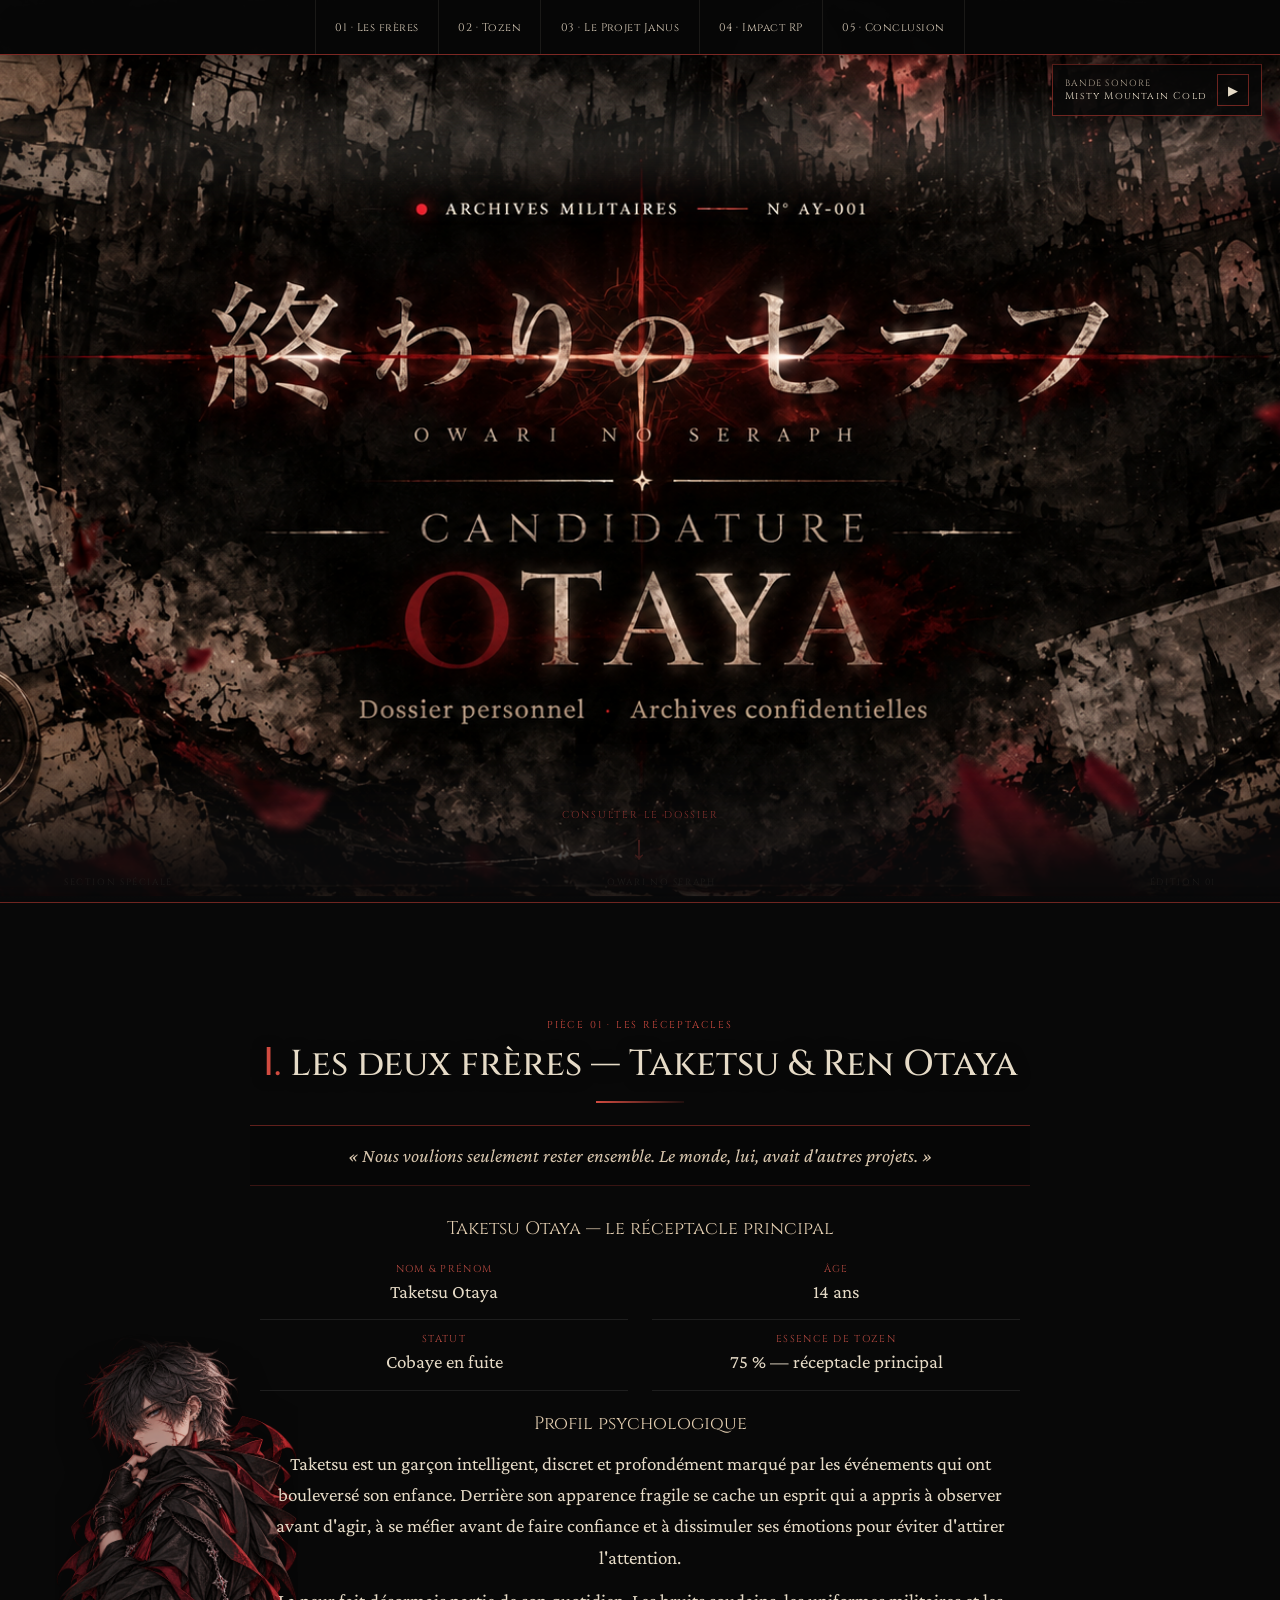
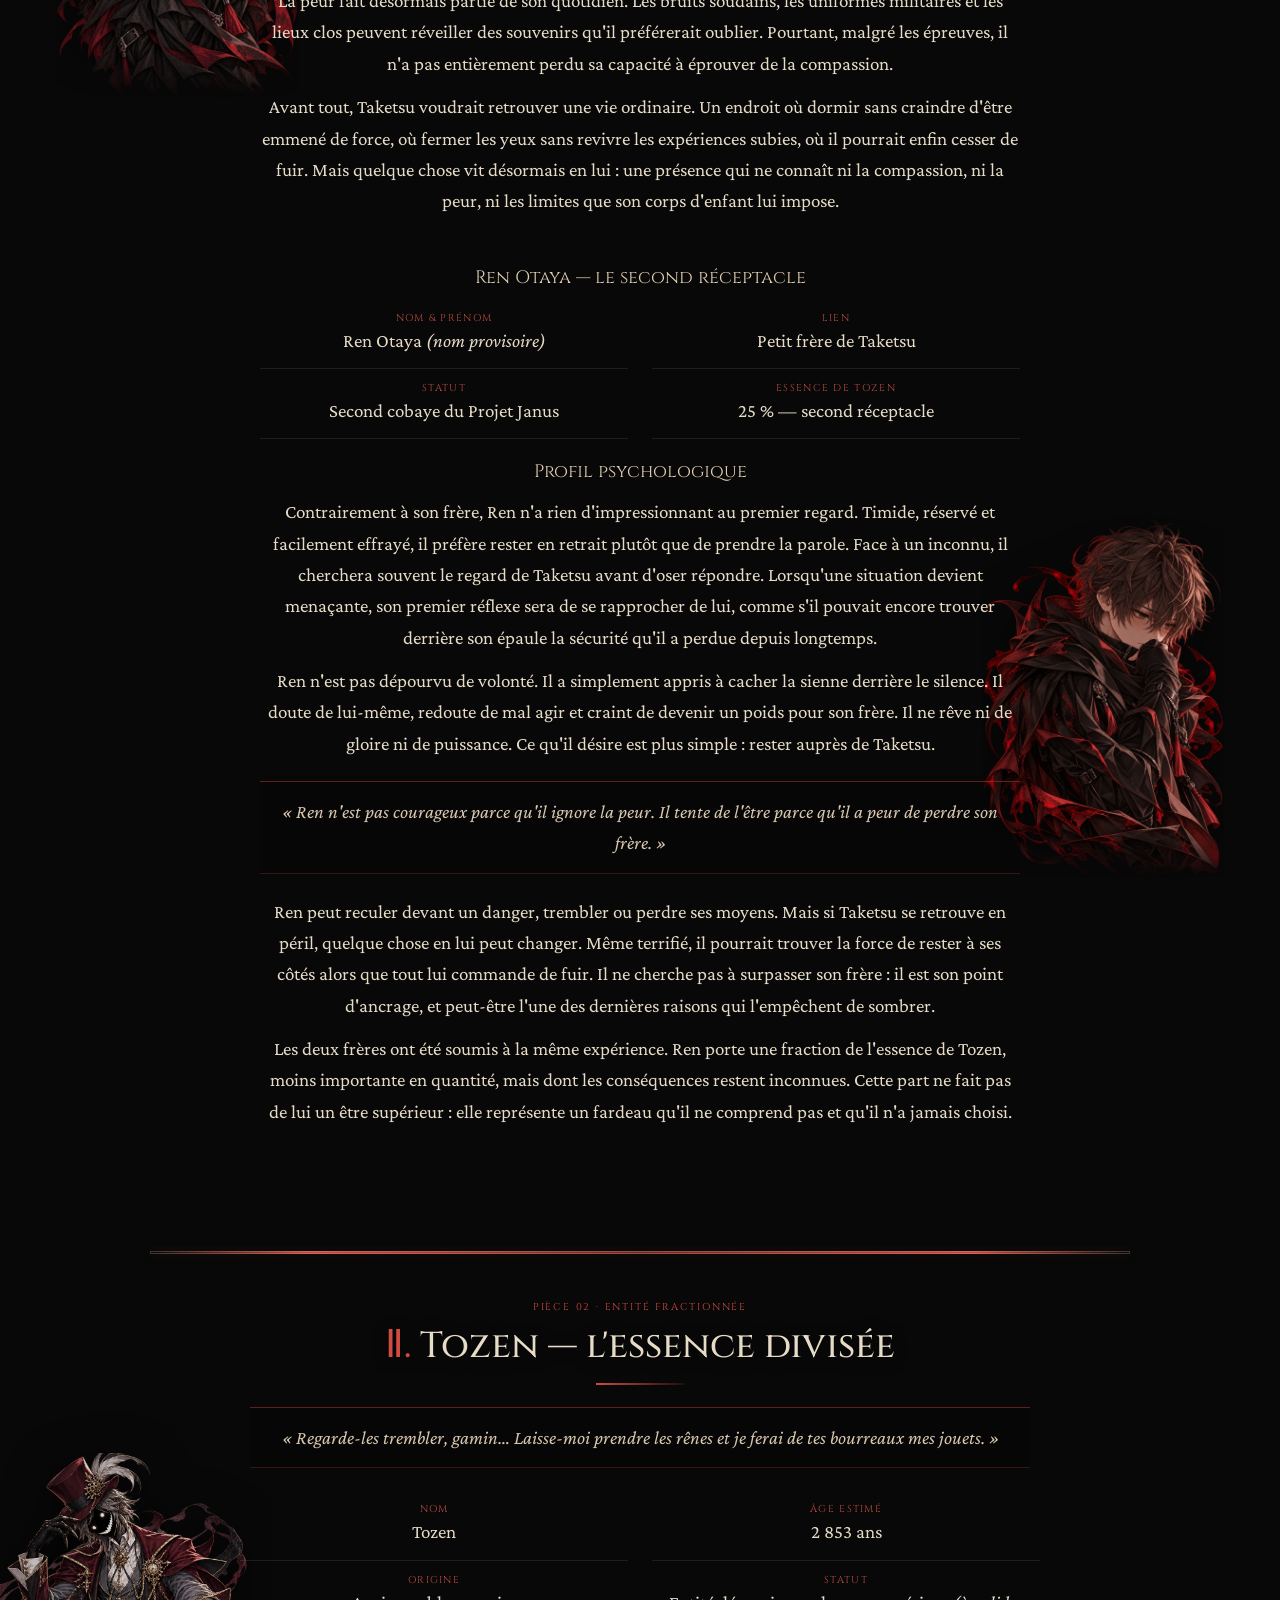
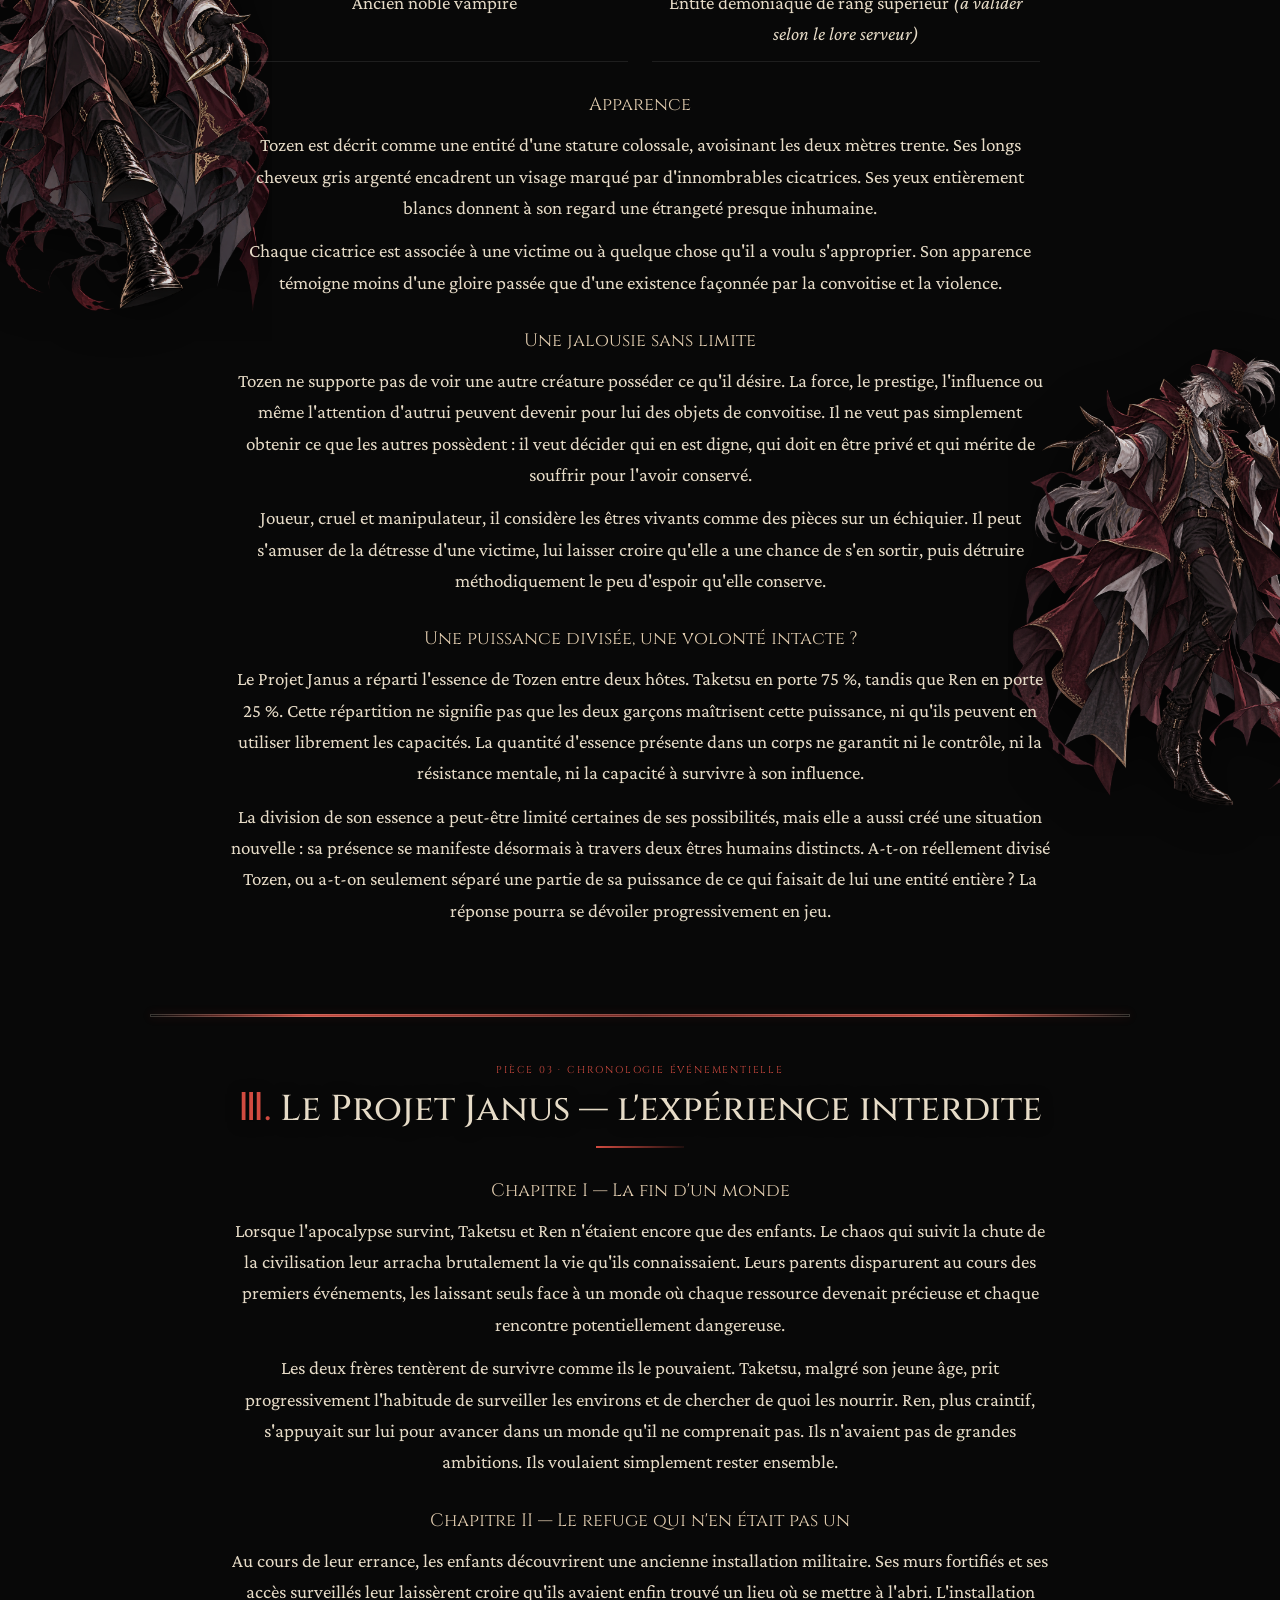
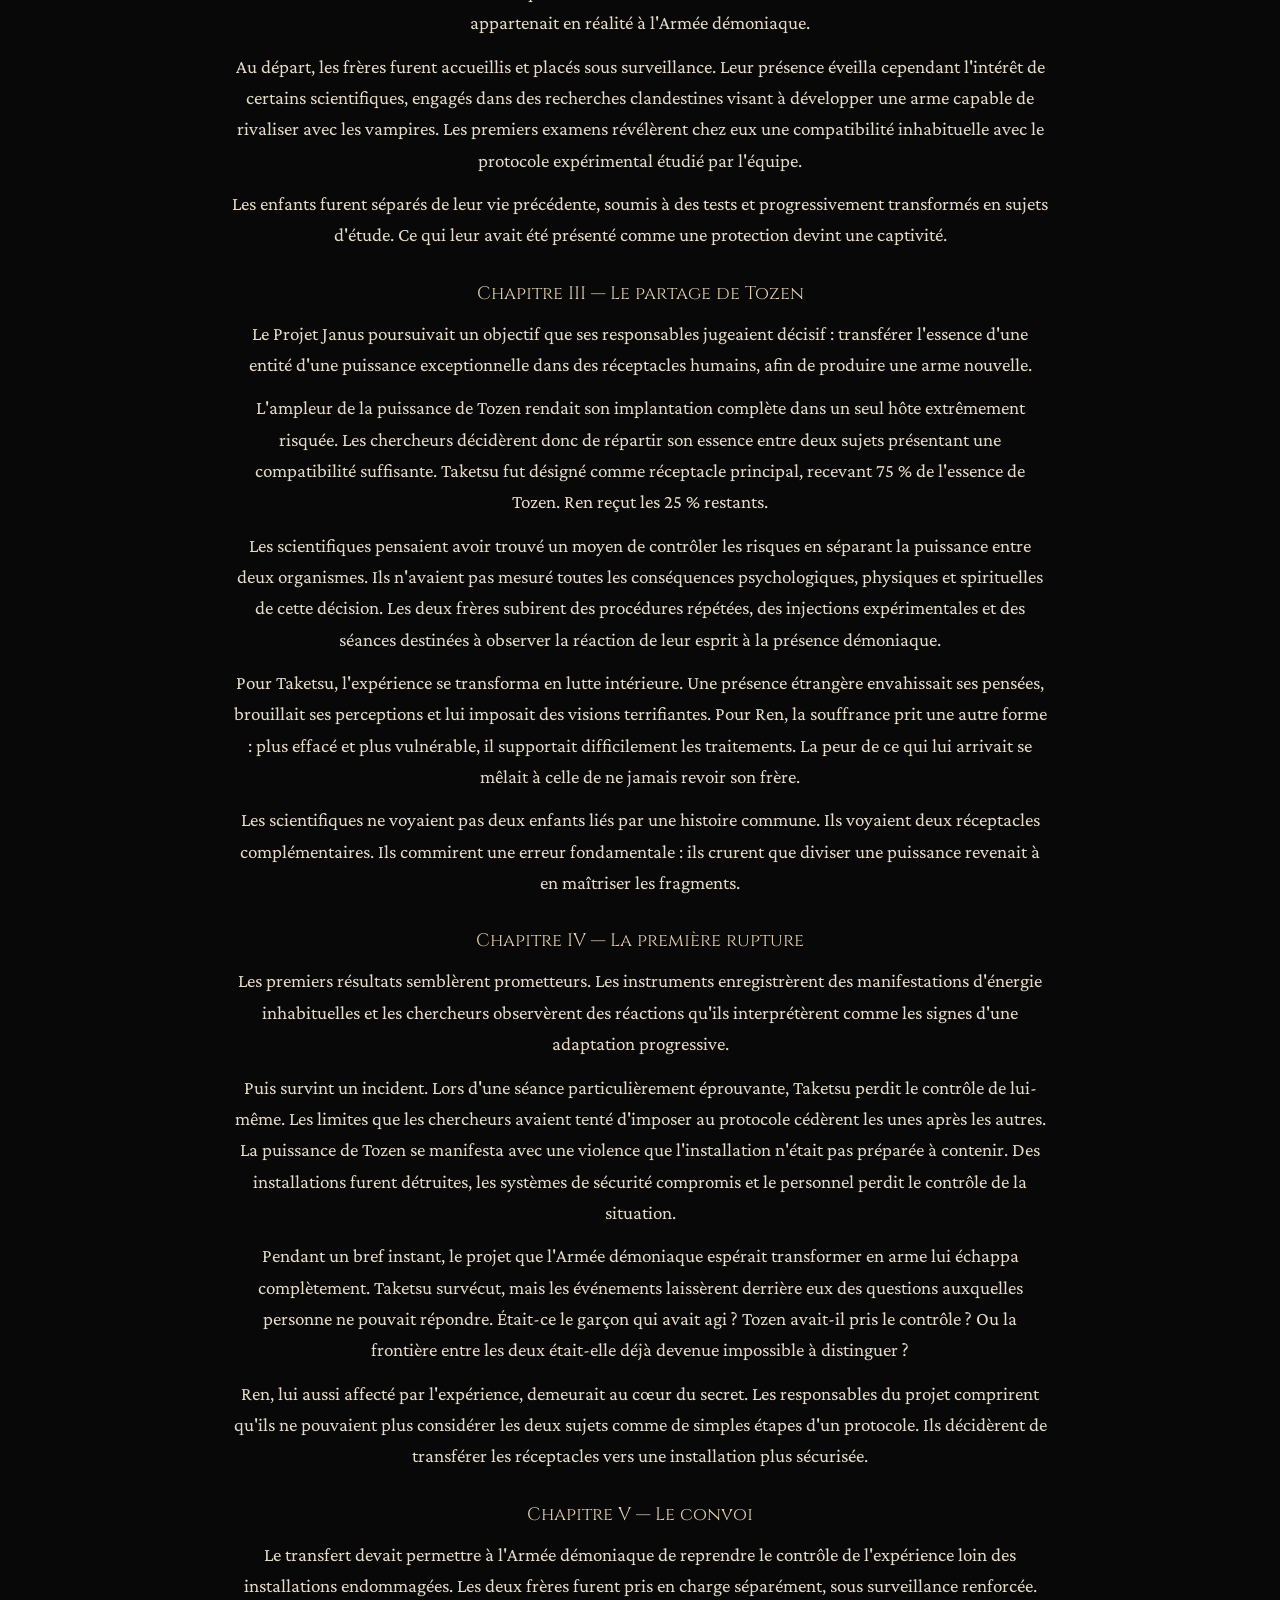
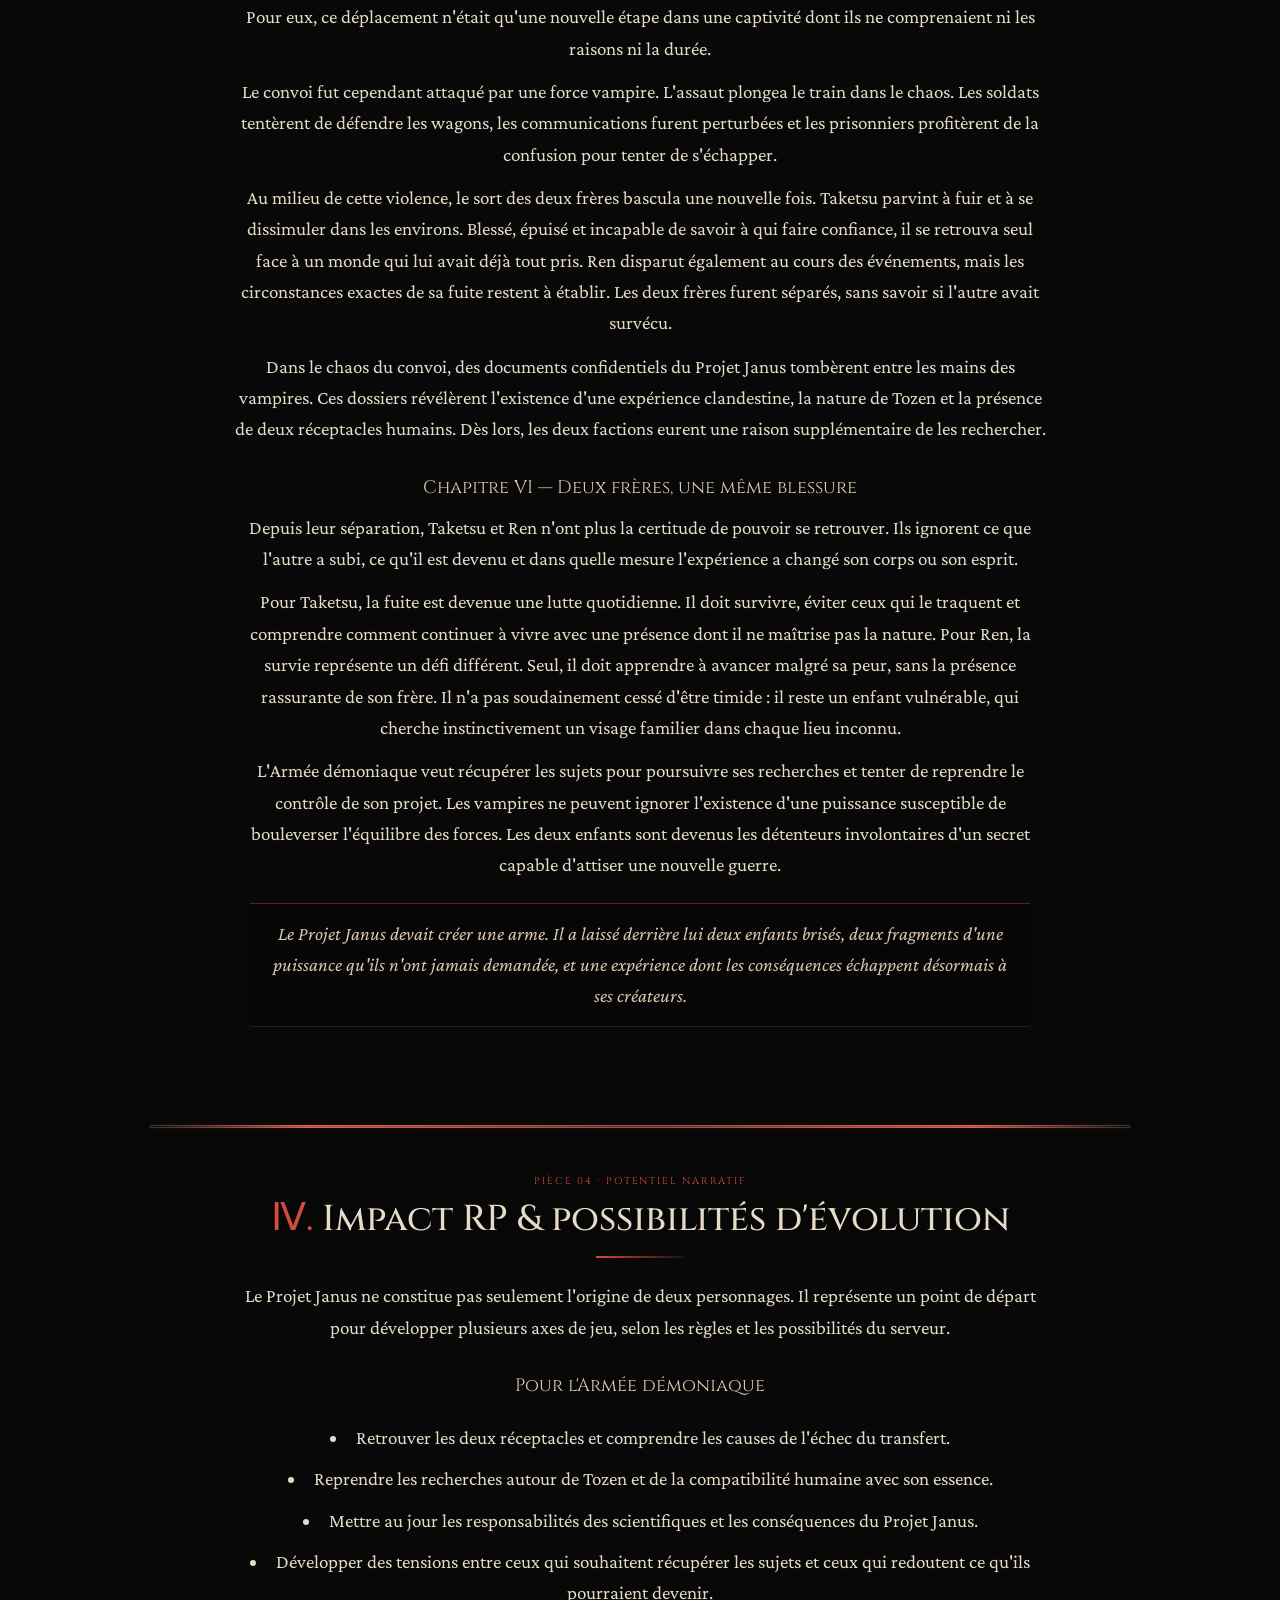
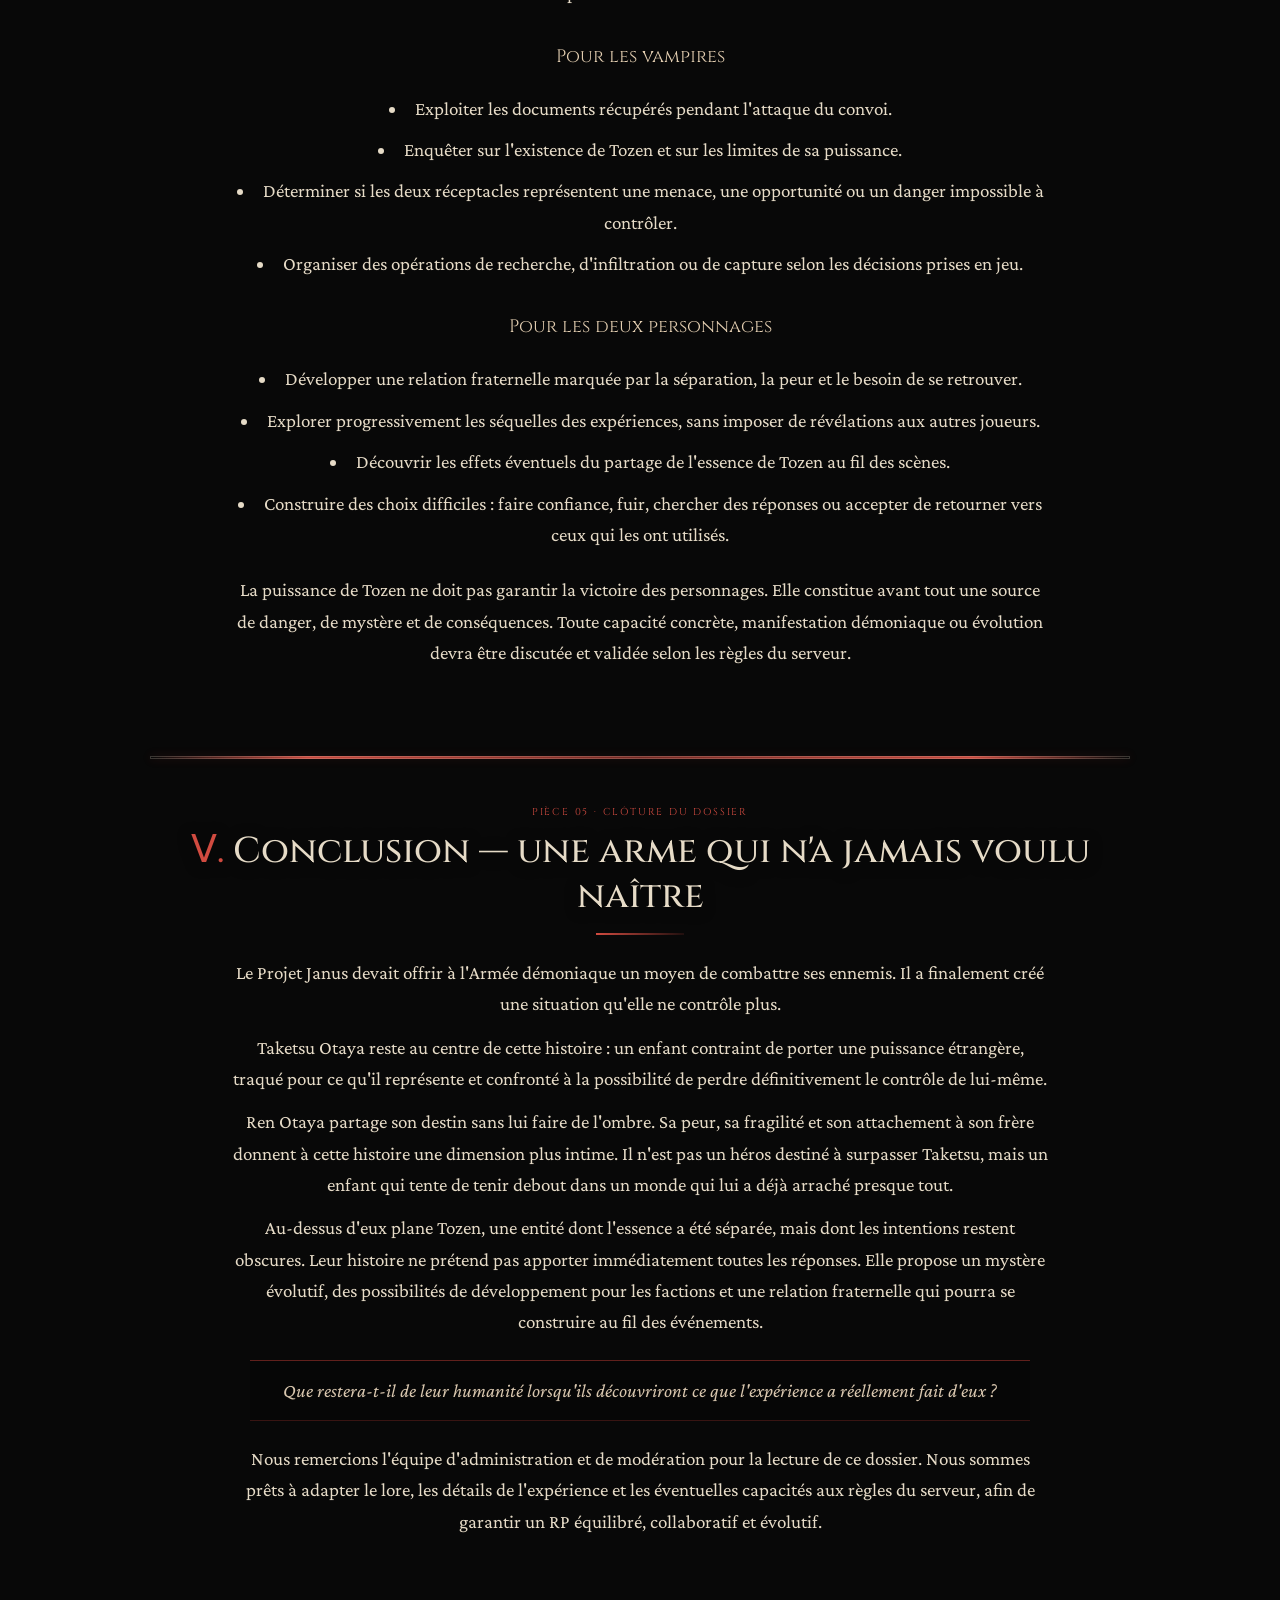
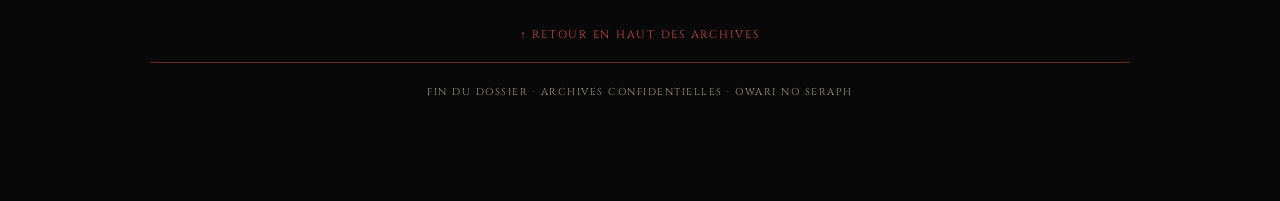
==== commit 328f4551: "Déplacer réellement l'illustration d'accueil vers le haut" ====
--- a/index.html
+++ b/index.html
@@ -12,7 +12,7 @@
 <style>
 :root{--ink:#090909;--paper:#e6dbc7;--muted:#b7aa98;--red:#a62b2b;--red2:#d14b40;--line:rgba(174,55,48,.62);--panel:rgba(8,8,8,.82)}
 *{box-sizing:border-box}html{scroll-behavior:smooth;scroll-padding-top:82px}body{margin:0;background:#080808;color:var(--paper);font-family:'Crimson Pro',Georgia,serif;font-size:19px;line-height:1.65}a{color:inherit}.background-image{position:fixed;inset:0;z-index:-3;background:linear-gradient(rgba(0,0,0,.45),rgba(0,0,0,.68)),url('asset/Cité%20gothique%20sous%20la%20lune%20de%20sang.png') center/cover no-repeat;filter:grayscale(1)}.film-grain{position:fixed;inset:0;z-index:-2;pointer-events:none;background:linear-gradient(90deg,rgba(0,0,0,.36),transparent 20%,transparent 80%,rgba(0,0,0,.36));opacity:.9}
-.top-nav{position:sticky;top:0;z-index:30;display:flex;align-items:center;justify-content:center;gap:0;padding:0 12px;background:rgba(7,7,7,.96);border-bottom:1px solid rgba(174,55,48,.7);box-shadow:0 8px 24px #0008;backdrop-filter:blur(10px)}.top-nav a{position:relative;display:flex;align-items:center;justify-content:center;min-height:54px;padding:0 clamp(9px,1.5vw,22px);color:#d8cbb8;text-decoration:none;font:11px 'Cinzel',serif;letter-spacing:.045em;text-align:center;border-right:1px solid rgba(230,219,199,.09);transition:color .2s,background .2s;white-space:nowrap}.top-nav a:first-child{border-left:1px solid rgba(230,219,199,.09)}.top-nav a:after{content:'';position:absolute;left:15px;right:100%;bottom:0;height:2px;background:var(--red2);transition:right .25s}.top-nav a:hover,.top-nav a:focus-visible{color:#fff0db;background:rgba(130,28,28,.13)}.top-nav a:hover:after,.top-nav a:focus-visible:after{right:15px}.audio{position:fixed;right:18px;top:64px;z-index:20;display:flex;align-items:center;gap:10px;padding:9px 12px;border:1px solid var(--line);background:rgba(8,8,8,.9);box-shadow:0 8px 30px #0008;font:10px 'Cinzel',serif;letter-spacing:.12em}.audio button{background:transparent;color:var(--paper);border:1px solid var(--line);width:32px;height:32px;cursor:pointer}.audio small{display:block;color:var(--muted);font-size:9px}.hero{min-height:calc(100svh - 52px);height:calc(100svh - 52px);max-height:900px;position:relative;display:grid;place-items:center;overflow:hidden;border-bottom:1px solid var(--line);background:linear-gradient(0deg,#080808 0%,rgba(0,0,0,.2) 35%,rgba(0,0,0,.22) 70%,#080808 100%)}.hero:before{content:"";position:absolute;inset:22px;border:1px solid rgba(173,59,50,.3);pointer-events:none}.hero-art{position:absolute;inset:0;display:grid;place-items:center;overflow:hidden}.hero-art img{width:100%;height:100%;object-fit:cover;filter:none;opacity:1}.hero-content{position:relative;text-align:center;width:min(900px,90vw);padding:30px 24px 70px}.eyebrow,.piece-kicker,.meta,.hero-bottom{font-family:'Cinzel',serif;letter-spacing:.18em;text-transform:uppercase}.eyebrow{color:var(--red2);font-size:12px}.hero h1{font-family:'Cinzel',serif;font-size:clamp(42px,8vw,90px);line-height:1.08;font-weight:500;margin:20px 0;color:#eadcc7;text-shadow:0 4px 22px #000}.hero h1 span{color:var(--red2)}.hero-sub{font-size:clamp(17px,2.5vw,23px);color:#d1c3af;max-width:640px;margin:0 auto 26px}.hero-stamp{display:inline-block;border:1px solid var(--red2);color:#e45b50;padding:7px 16px;transform:rotate(-2deg);font:12px 'Cinzel',serif;letter-spacing:.15em}.scroll-cue{position:absolute;bottom:35px;left:50%;transform:translateX(-50%);display:flex;flex-direction:column;align-items:center;gap:7px;text-decoration:none;color:#d64a42;font:10px 'Cinzel',serif;letter-spacing:.18em;white-space:nowrap}.scroll-cue .arrow{font:34px Georgia;animation:bob 1.6s infinite}@keyframes bob{0%,100%{transform:translateY(0)}50%{transform:translateY(7px)}}.hero-bottom{position:absolute;bottom:12px;left:5%;right:5%;display:flex;justify-content:space-between;gap:12px;color:#a99a85;font-size:9px}
+.top-nav{position:sticky;top:0;z-index:30;display:flex;align-items:center;justify-content:center;gap:0;padding:0 12px;background:rgba(7,7,7,.96);border-bottom:1px solid rgba(174,55,48,.7);box-shadow:0 8px 24px #0008;backdrop-filter:blur(10px)}.top-nav a{position:relative;display:flex;align-items:center;justify-content:center;min-height:54px;padding:0 clamp(9px,1.5vw,22px);color:#d8cbb8;text-decoration:none;font:11px 'Cinzel',serif;letter-spacing:.045em;text-align:center;border-right:1px solid rgba(230,219,199,.09);transition:color .2s,background .2s;white-space:nowrap}.top-nav a:first-child{border-left:1px solid rgba(230,219,199,.09)}.top-nav a:after{content:'';position:absolute;left:15px;right:100%;bottom:0;height:2px;background:var(--red2);transition:right .25s}.top-nav a:hover,.top-nav a:focus-visible{color:#fff0db;background:rgba(130,28,28,.13)}.top-nav a:hover:after,.top-nav a:focus-visible:after{right:15px}.audio{position:fixed;right:18px;top:64px;z-index:20;display:flex;align-items:center;gap:10px;padding:9px 12px;border:1px solid var(--line);background:rgba(8,8,8,.9);box-shadow:0 8px 30px #0008;font:10px 'Cinzel',serif;letter-spacing:.12em}.audio button{background:transparent;color:var(--paper);border:1px solid var(--line);width:32px;height:32px;cursor:pointer}.audio small{display:block;color:var(--muted);font-size:9px}.hero{min-height:calc(100svh - 52px);height:calc(100svh - 52px);max-height:900px;position:relative;display:grid;place-items:center;overflow:hidden;border-bottom:1px solid var(--line);background:linear-gradient(0deg,#080808 0%,rgba(0,0,0,.2) 35%,rgba(0,0,0,.22) 70%,#080808 100%)}.hero:before{content:"";position:absolute;inset:22px;border:1px solid rgba(173,59,50,.3);pointer-events:none}.hero-art{position:absolute;inset:0;display:grid;place-items:center;overflow:hidden}.hero-art img{width:100%;height:112%;object-fit:cover;object-position:center center;transform:translateY(-6%);filter:none;opacity:1}.hero-content{position:relative;text-align:center;width:min(900px,90vw);padding:30px 24px 70px}.eyebrow,.piece-kicker,.meta,.hero-bottom{font-family:'Cinzel',serif;letter-spacing:.18em;text-transform:uppercase}.eyebrow{color:var(--red2);font-size:12px}.hero h1{font-family:'Cinzel',serif;font-size:clamp(42px,8vw,90px);line-height:1.08;font-weight:500;margin:20px 0;color:#eadcc7;text-shadow:0 4px 22px #000}.hero h1 span{color:var(--red2)}.hero-sub{font-size:clamp(17px,2.5vw,23px);color:#d1c3af;max-width:640px;margin:0 auto 26px}.hero-stamp{display:inline-block;border:1px solid var(--red2);color:#e45b50;padding:7px 16px;transform:rotate(-2deg);font:12px 'Cinzel',serif;letter-spacing:.15em}.scroll-cue{position:absolute;bottom:35px;left:50%;transform:translateX(-50%);display:flex;flex-direction:column;align-items:center;gap:7px;text-decoration:none;color:#d64a42;font:10px 'Cinzel',serif;letter-spacing:.18em;white-space:nowrap}.scroll-cue .arrow{font:34px Georgia;animation:bob 1.6s infinite}@keyframes bob{0%,100%{transform:translateY(0)}50%{transform:translateY(7px)}}.hero-bottom{position:absolute;bottom:12px;left:5%;right:5%;display:flex;justify-content:space-between;gap:12px;color:#a99a85;font-size:9px}
 main{width:min(980px,92vw);margin:0 auto;padding:56px 0 80px}.index-box,.piece{border:1px solid var(--line);background:var(--panel);box-shadow:0 20px 70px #0006;position:relative}.index-box{position:relative;padding:clamp(20px,3vw,32px);margin:28px 0 38px;border:1px solid rgba(220,205,180,.48);background:linear-gradient(135deg,rgba(8,8,8,.94),rgba(19,13,12,.91) 52%,rgba(5,5,5,.96));box-shadow:0 18px 55px #0009,inset 0 0 0 4px rgba(0,0,0,.35),inset 0 0 30px rgba(0,0,0,.25);isolation:isolate}.index-box:before{content:"";position:absolute;inset:8px;border:1px solid rgba(230,219,199,.2);pointer-events:none;z-index:-1;background:linear-gradient(var(--red2),var(--red2)) left top/28px 1px no-repeat,linear-gradient(var(--red2),var(--red2)) left top/1px 28px no-repeat,linear-gradient(var(--red2),var(--red2)) right top/28px 1px no-repeat,linear-gradient(var(--red2),var(--red2)) right top/1px 28px no-repeat,linear-gradient(var(--red2),var(--red2)) left bottom/28px 1px no-repeat,linear-gradient(var(--red2),var(--red2)) left bottom/1px 28px no-repeat,linear-gradient(var(--red2),var(--red2)) right bottom/28px 1px no-repeat,linear-gradient(var(--red2),var(--red2)) right bottom/1px 28px no-repeat}.section-heading{display:flex;align-items:center;gap:13px;margin:0 0 18px;padding:0 0 14px;border-bottom:1px solid rgba(174,55,48,.48);font:clamp(20px,3vw,27px) 'Cinzel',serif;letter-spacing:.08em;text-transform:uppercase}.roman{color:var(--red2);font-size:1.05em}.toc{display:grid;grid-template-columns:repeat(3,minmax(0,1fr));gap:0 24px}.toc a{position:relative;display:flex;align-items:center;gap:12px;min-width:0;padding:15px 4px;border:0;border-bottom:1px solid rgba(220,205,180,.13);background:transparent;text-decoration:none;transition:color .25s ease,background .25s ease;white-space:normal}.toc a:after{content:"";position:absolute;left:0;right:100%;bottom:-1px;height:1px;background:linear-gradient(90deg,var(--red2),rgba(209,75,64,.12));box-shadow:0 0 9px rgba(209,75,64,.35);transition:right .28s ease}.toc a:hover{background:linear-gradient(90deg,rgba(130,28,28,.12),transparent);border-color:rgba(220,205,180,.13);transform:none;color:#fff0db}.toc a:hover:after,.toc a:focus-visible:after{right:0}.toc b{flex:0 0 auto;color:var(--red2);font:12px 'Cinzel',serif;letter-spacing:.08em}.toc span{font:500 13px 'Cinzel',serif;letter-spacing:.015em;color:#d8cbb8}.toc a:hover span{color:#f0dfc7}.piece{margin:28px 0;padding:clamp(28px,4vw,48px);scroll-margin-top:82px;isolation:isolate;overflow:hidden;border:1px solid rgba(220,205,180,.48);background:linear-gradient(135deg,rgba(22,20,18,.94),rgba(7,7,7,.94) 55%,rgba(22,15,14,.94)),repeating-linear-gradient(0deg,rgba(230,219,199,.025) 0 1px,transparent 1px 4px);box-shadow:0 20px 70px #0008,inset 0 0 0 4px rgba(0,0,0,.35),inset 0 0 35px rgba(0,0,0,.25)}.piece:before{content:"";position:absolute;inset:9px;border:1px solid rgba(230,219,199,.22);pointer-events:none;z-index:-1;background:linear-gradient(var(--red),var(--red)) left top/22px 1px no-repeat,linear-gradient(var(--red),var(--red)) left top/1px 22px no-repeat,linear-gradient(var(--red),var(--red)) right top/22px 1px no-repeat,linear-gradient(var(--red),var(--red)) right top/1px 22px no-repeat,linear-gradient(var(--red),var(--red)) left bottom/22px 1px no-repeat,linear-gradient(var(--red),var(--red)) left bottom/1px 22px no-repeat,linear-gradient(var(--red),var(--red)) right bottom/22px 1px no-repeat,linear-gradient(var(--red),var(--red)) right bottom/1px 22px no-repeat}.piece:after{content:"";position:absolute;left:0;top:32px;bottom:32px;width:2px;background:linear-gradient(transparent,var(--red),transparent);opacity:.9;pointer-events:none}.piece-kicker{font-size:10px;color:var(--red2);margin-bottom:6px}.piece h2{font:clamp(24px,4vw,36px)/1.25 'Cinzel',serif;font-weight:500;margin:0 0 24px;padding-bottom:18px;border-bottom:1px solid var(--line)}.piece h3{font:18px 'Cinzel',serif;color:#e2cdb0;margin:26px 0 9px}.piece p{margin:12px 0}.quote{font-style:italic;color:#d8c6ae;border-left:2px solid var(--red);padding:9px 18px;margin:20px 0;background:#0004}.facts{display:grid;grid-template-columns:repeat(2,minmax(0,1fr));gap:0 24px}.fact{padding:12px 0;border-bottom:1px solid rgba(255,255,255,.09)}.fact strong{display:block;color:#b94b42;font:10px 'Cinzel',serif;letter-spacing:.13em;text-transform:uppercase}.fact span{display:block;font-size:19px}.list{padding-left:22px}.list li{padding:5px 0}.sublist{padding-left:24px;margin:4px 0}.closing{border-color:rgba(201,61,53,.8)}.back-top{display:block;text-align:center;text-decoration:none;color:#d64a42;font:11px 'Cinzel',serif;letter-spacing:.16em;padding:20px}.back-top:hover{color:#f2d9c0}footer{text-align:center;color:#a99984;font:10px 'Cinzel',serif;letter-spacing:.15em;padding:22px 0;border-top:1px solid var(--line)}
 @media(max-width:760px){.top-nav{justify-content:flex-start;overflow-x:auto;scrollbar-width:thin;scrollbar-color:var(--red) #090909}.top-nav a{flex:0 0 auto;min-height:48px;padding:0 13px;font-size:10px}.audio{top:56px;right:8px}.audio .track{display:none}}@media(max-width:600px){body{font-size:18px}.hero-bottom{font-size:7px;letter-spacing:.08em}.facts{grid-template-columns:1fr}.piece{padding:22px 18px}.hero:before{inset:10px}}
 
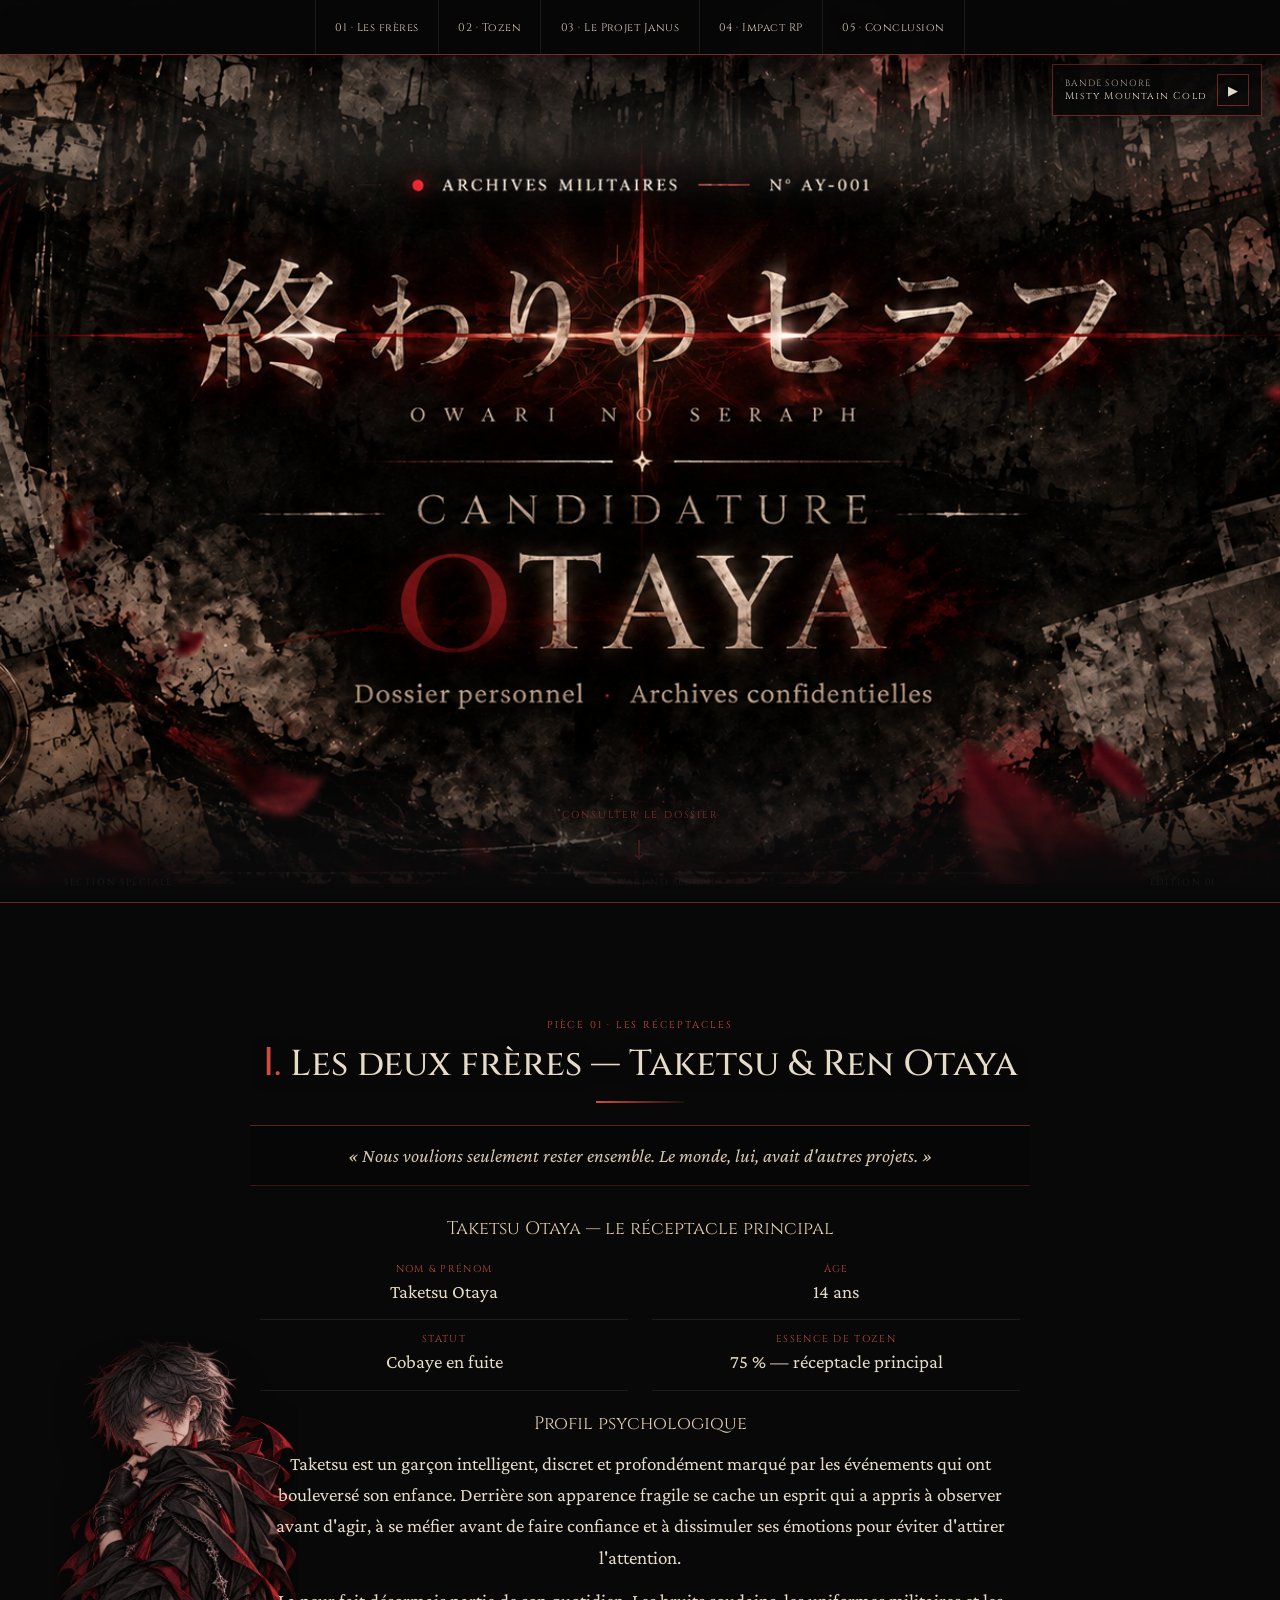
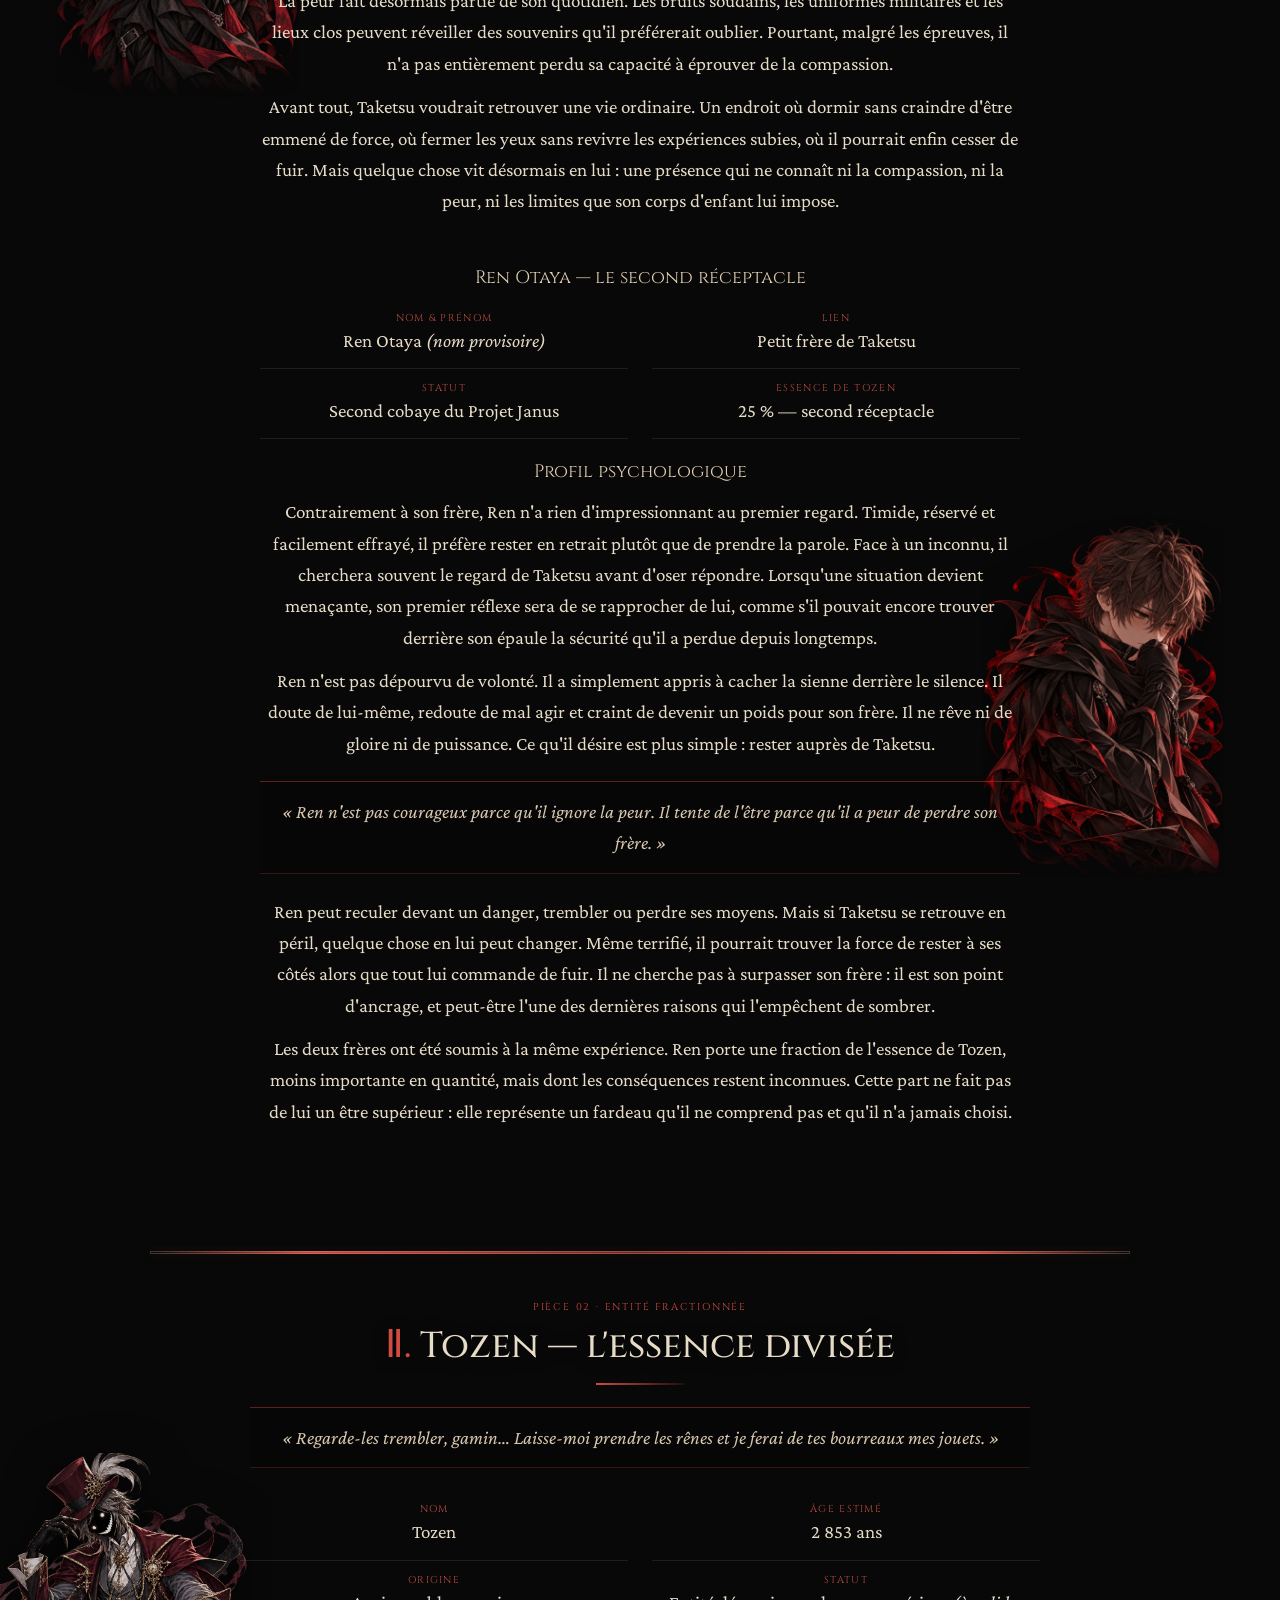
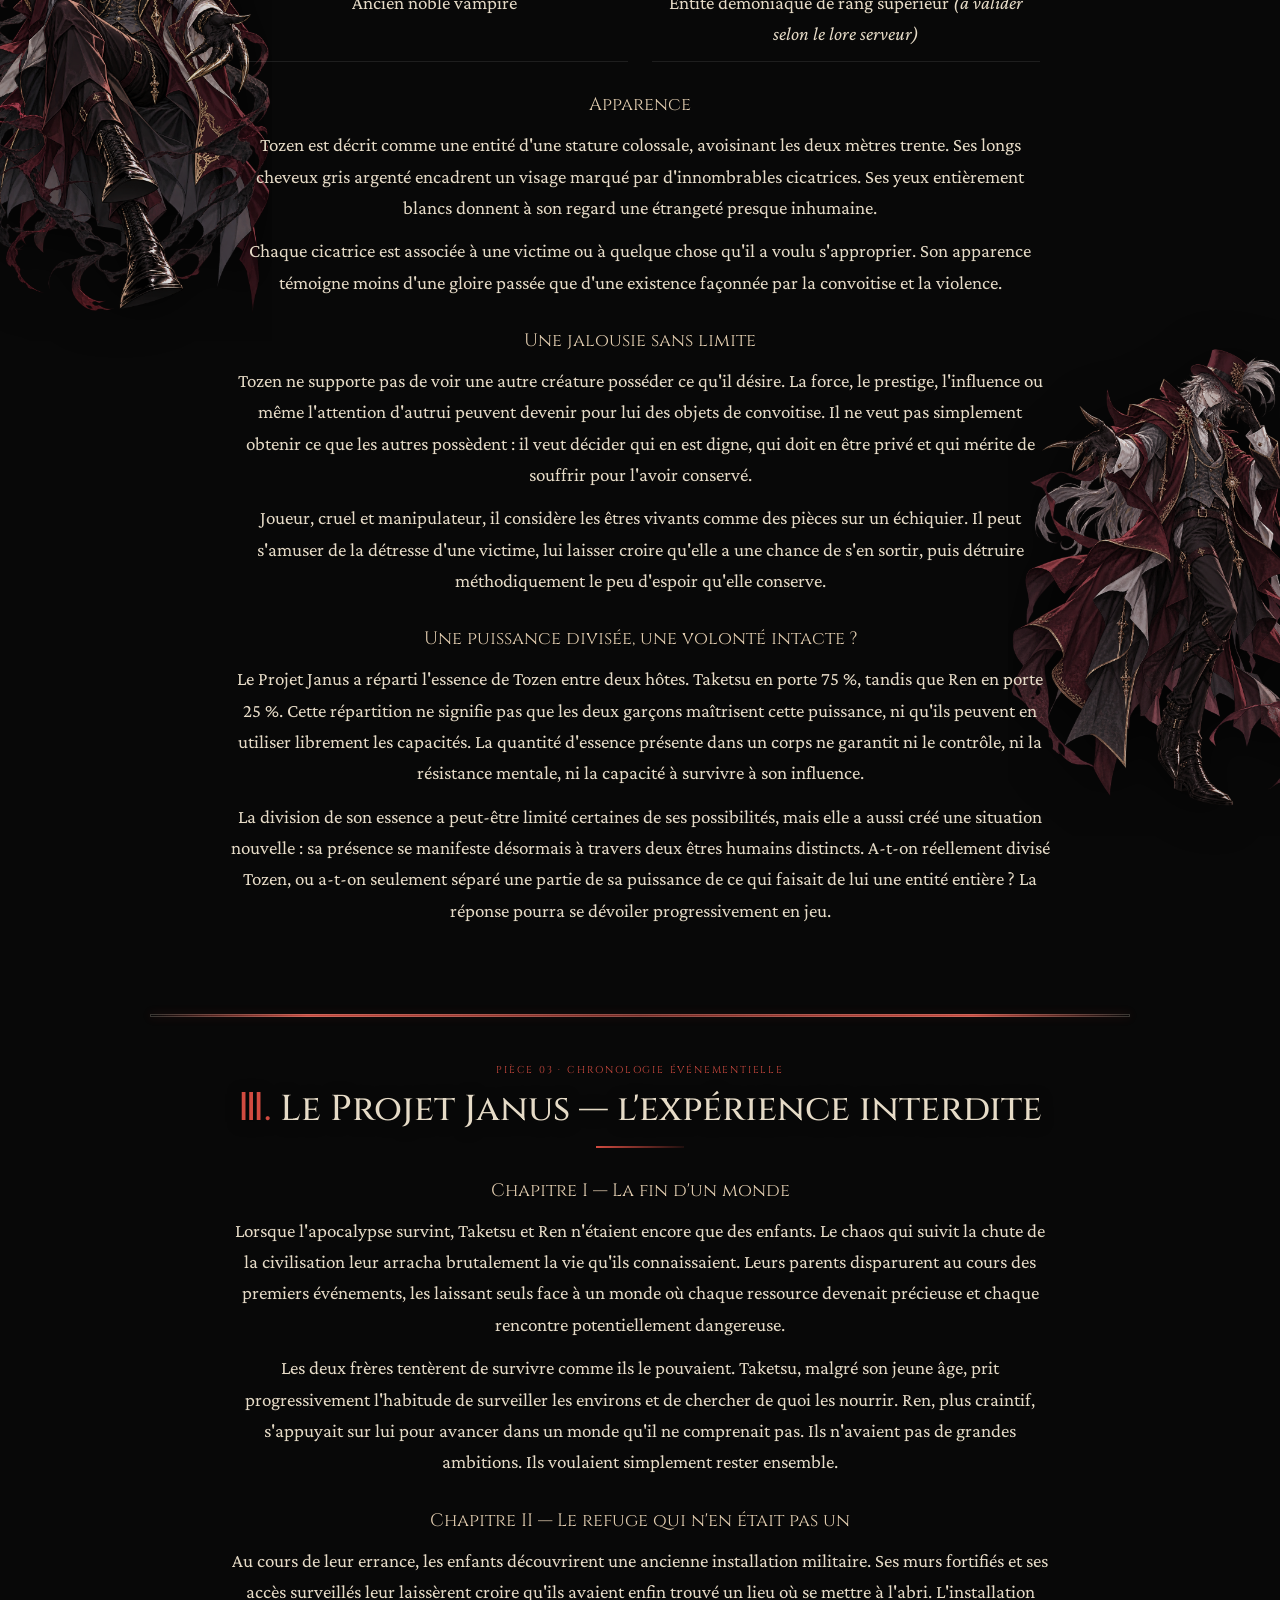
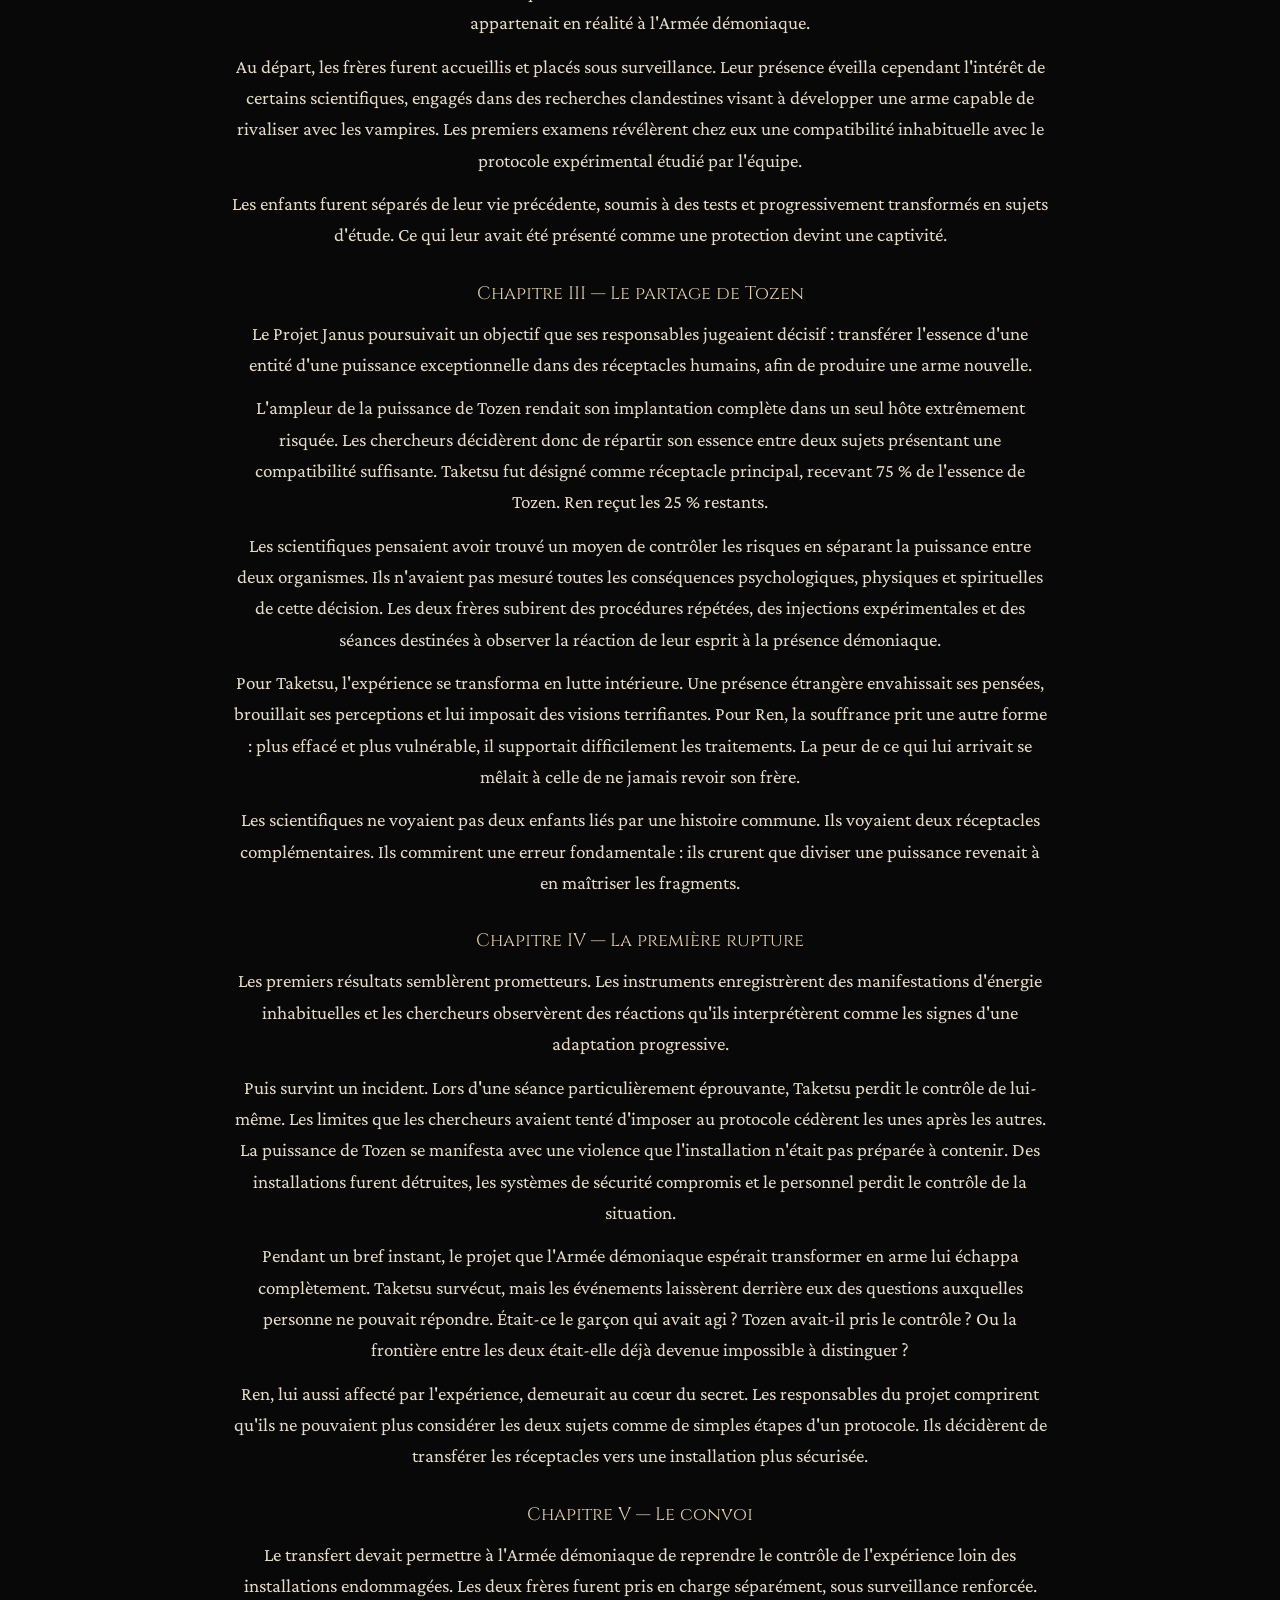
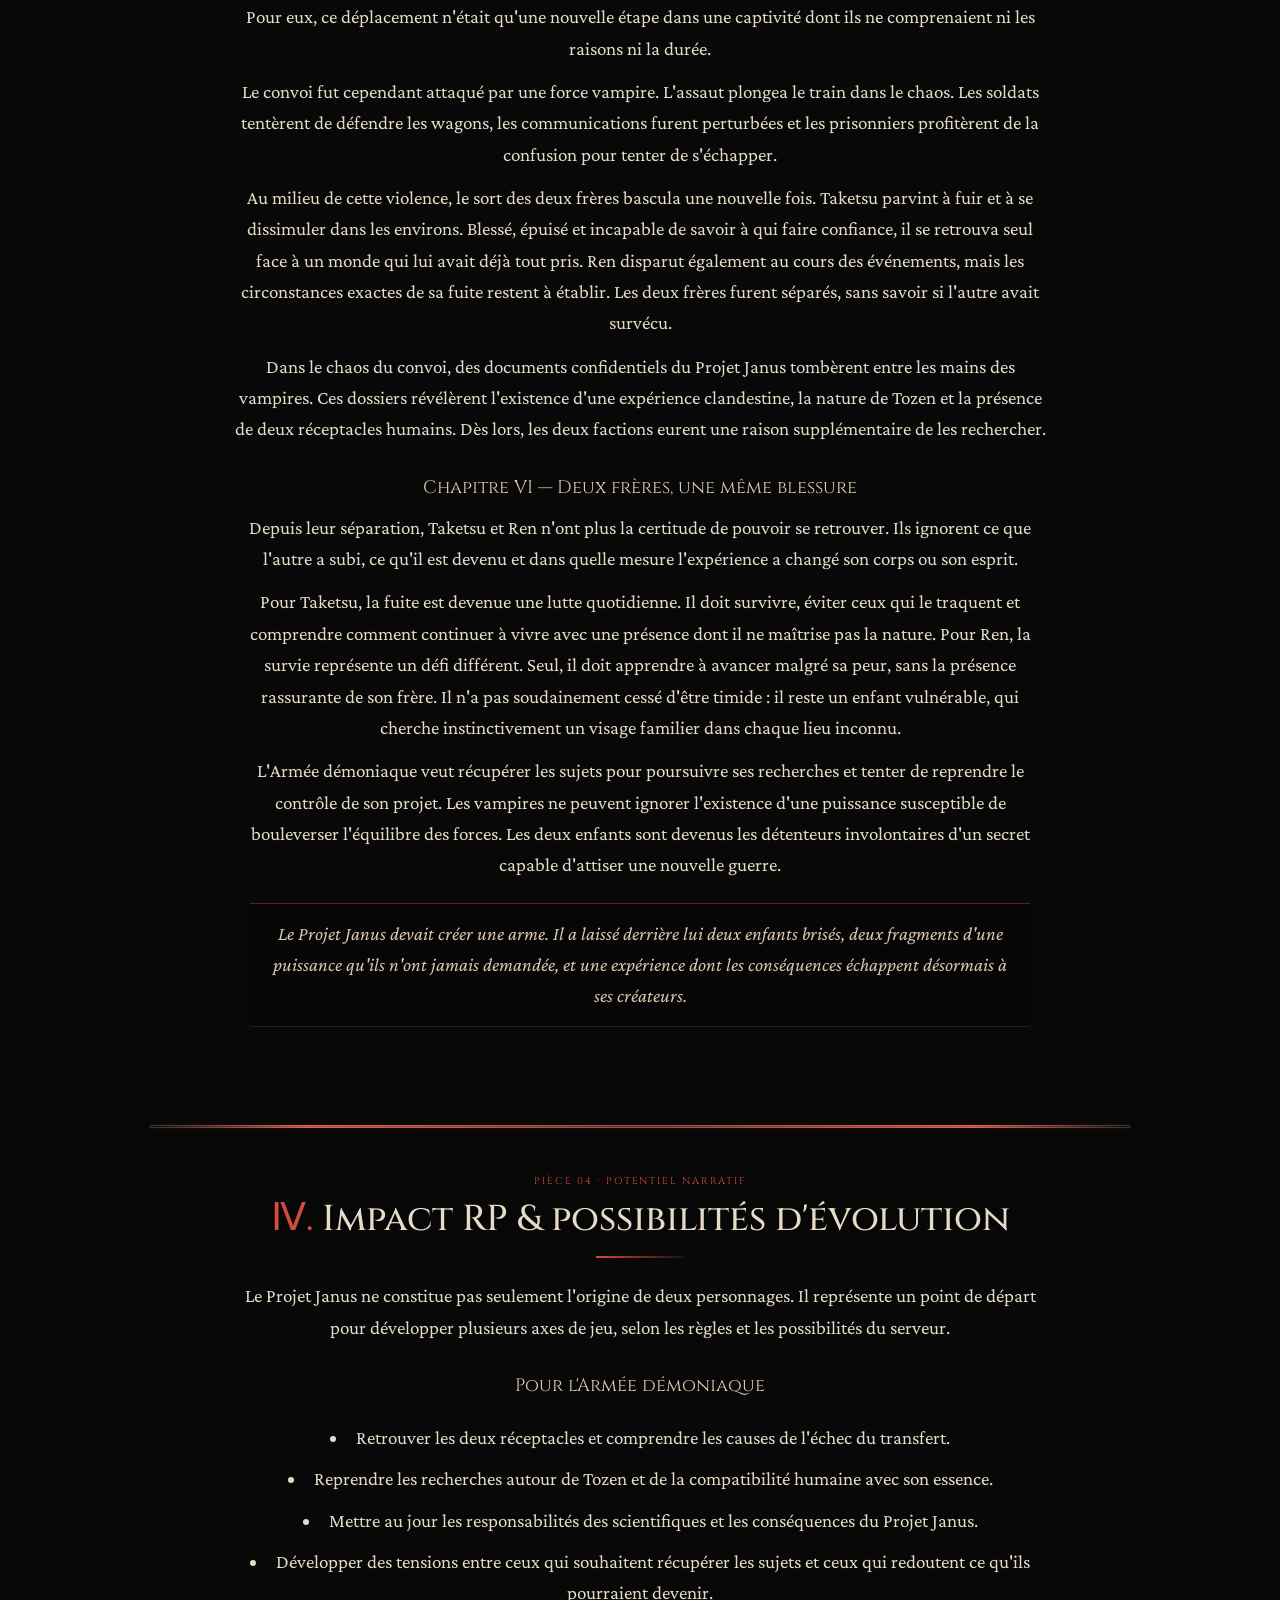
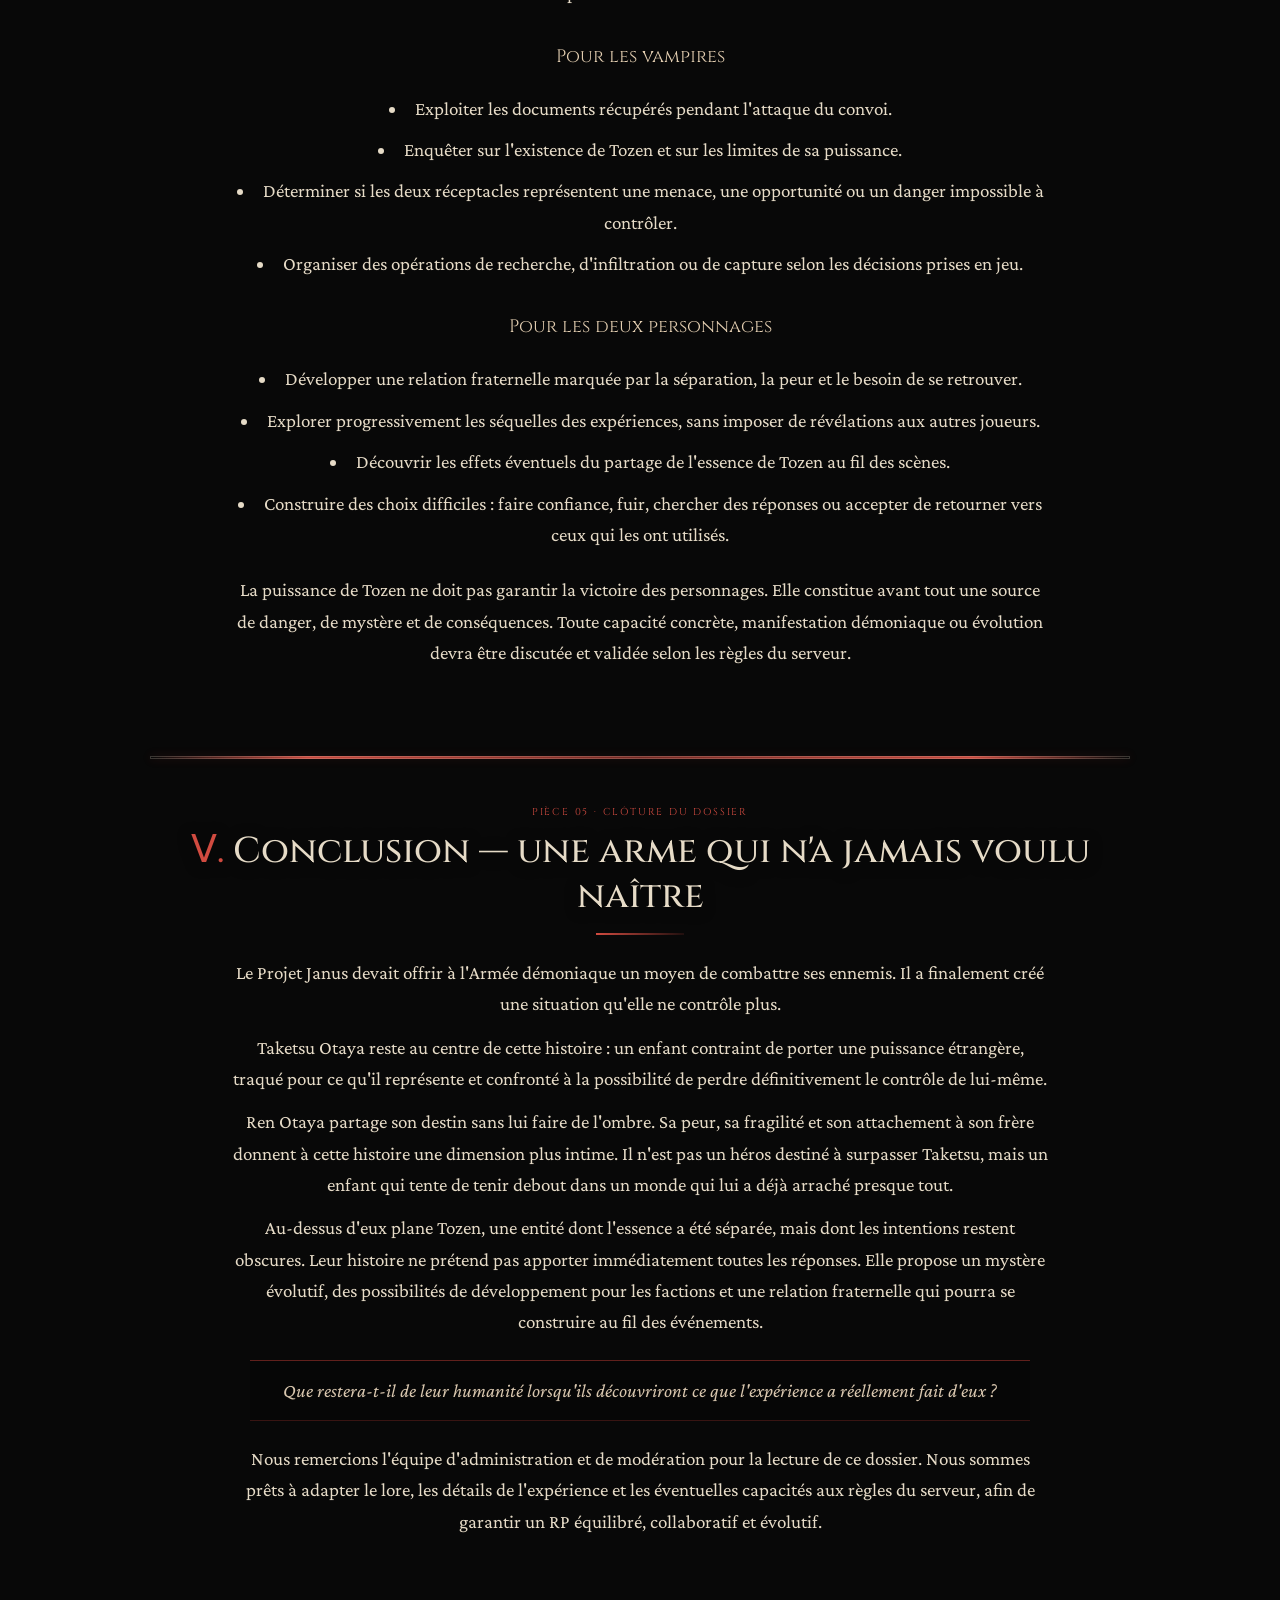
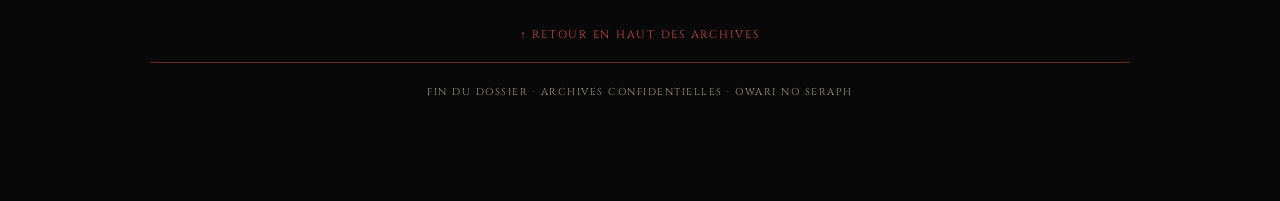
==== commit 7fead2fb: "Ajuster légèrement plus haut le cadrage de l'accueil" ====
--- a/index.html
+++ b/index.html
@@ -12,7 +12,7 @@
 <style>
 :root{--ink:#090909;--paper:#e6dbc7;--muted:#b7aa98;--red:#a62b2b;--red2:#d14b40;--line:rgba(174,55,48,.62);--panel:rgba(8,8,8,.82)}
 *{box-sizing:border-box}html{scroll-behavior:smooth;scroll-padding-top:82px}body{margin:0;background:#080808;color:var(--paper);font-family:'Crimson Pro',Georgia,serif;font-size:19px;line-height:1.65}a{color:inherit}.background-image{position:fixed;inset:0;z-index:-3;background:linear-gradient(rgba(0,0,0,.45),rgba(0,0,0,.68)),url('asset/Cité%20gothique%20sous%20la%20lune%20de%20sang.png') center/cover no-repeat;filter:grayscale(1)}.film-grain{position:fixed;inset:0;z-index:-2;pointer-events:none;background:linear-gradient(90deg,rgba(0,0,0,.36),transparent 20%,transparent 80%,rgba(0,0,0,.36));opacity:.9}
-.top-nav{position:sticky;top:0;z-index:30;display:flex;align-items:center;justify-content:center;gap:0;padding:0 12px;background:rgba(7,7,7,.96);border-bottom:1px solid rgba(174,55,48,.7);box-shadow:0 8px 24px #0008;backdrop-filter:blur(10px)}.top-nav a{position:relative;display:flex;align-items:center;justify-content:center;min-height:54px;padding:0 clamp(9px,1.5vw,22px);color:#d8cbb8;text-decoration:none;font:11px 'Cinzel',serif;letter-spacing:.045em;text-align:center;border-right:1px solid rgba(230,219,199,.09);transition:color .2s,background .2s;white-space:nowrap}.top-nav a:first-child{border-left:1px solid rgba(230,219,199,.09)}.top-nav a:after{content:'';position:absolute;left:15px;right:100%;bottom:0;height:2px;background:var(--red2);transition:right .25s}.top-nav a:hover,.top-nav a:focus-visible{color:#fff0db;background:rgba(130,28,28,.13)}.top-nav a:hover:after,.top-nav a:focus-visible:after{right:15px}.audio{position:fixed;right:18px;top:64px;z-index:20;display:flex;align-items:center;gap:10px;padding:9px 12px;border:1px solid var(--line);background:rgba(8,8,8,.9);box-shadow:0 8px 30px #0008;font:10px 'Cinzel',serif;letter-spacing:.12em}.audio button{background:transparent;color:var(--paper);border:1px solid var(--line);width:32px;height:32px;cursor:pointer}.audio small{display:block;color:var(--muted);font-size:9px}.hero{min-height:calc(100svh - 52px);height:calc(100svh - 52px);max-height:900px;position:relative;display:grid;place-items:center;overflow:hidden;border-bottom:1px solid var(--line);background:linear-gradient(0deg,#080808 0%,rgba(0,0,0,.2) 35%,rgba(0,0,0,.22) 70%,#080808 100%)}.hero:before{content:"";position:absolute;inset:22px;border:1px solid rgba(173,59,50,.3);pointer-events:none}.hero-art{position:absolute;inset:0;display:grid;place-items:center;overflow:hidden}.hero-art img{width:100%;height:112%;object-fit:cover;object-position:center center;transform:translateY(-6%);filter:none;opacity:1}.hero-content{position:relative;text-align:center;width:min(900px,90vw);padding:30px 24px 70px}.eyebrow,.piece-kicker,.meta,.hero-bottom{font-family:'Cinzel',serif;letter-spacing:.18em;text-transform:uppercase}.eyebrow{color:var(--red2);font-size:12px}.hero h1{font-family:'Cinzel',serif;font-size:clamp(42px,8vw,90px);line-height:1.08;font-weight:500;margin:20px 0;color:#eadcc7;text-shadow:0 4px 22px #000}.hero h1 span{color:var(--red2)}.hero-sub{font-size:clamp(17px,2.5vw,23px);color:#d1c3af;max-width:640px;margin:0 auto 26px}.hero-stamp{display:inline-block;border:1px solid var(--red2);color:#e45b50;padding:7px 16px;transform:rotate(-2deg);font:12px 'Cinzel',serif;letter-spacing:.15em}.scroll-cue{position:absolute;bottom:35px;left:50%;transform:translateX(-50%);display:flex;flex-direction:column;align-items:center;gap:7px;text-decoration:none;color:#d64a42;font:10px 'Cinzel',serif;letter-spacing:.18em;white-space:nowrap}.scroll-cue .arrow{font:34px Georgia;animation:bob 1.6s infinite}@keyframes bob{0%,100%{transform:translateY(0)}50%{transform:translateY(7px)}}.hero-bottom{position:absolute;bottom:12px;left:5%;right:5%;display:flex;justify-content:space-between;gap:12px;color:#a99a85;font-size:9px}
+.top-nav{position:sticky;top:0;z-index:30;display:flex;align-items:center;justify-content:center;gap:0;padding:0 12px;background:rgba(7,7,7,.96);border-bottom:1px solid rgba(174,55,48,.7);box-shadow:0 8px 24px #0008;backdrop-filter:blur(10px)}.top-nav a{position:relative;display:flex;align-items:center;justify-content:center;min-height:54px;padding:0 clamp(9px,1.5vw,22px);color:#d8cbb8;text-decoration:none;font:11px 'Cinzel',serif;letter-spacing:.045em;text-align:center;border-right:1px solid rgba(230,219,199,.09);transition:color .2s,background .2s;white-space:nowrap}.top-nav a:first-child{border-left:1px solid rgba(230,219,199,.09)}.top-nav a:after{content:'';position:absolute;left:15px;right:100%;bottom:0;height:2px;background:var(--red2);transition:right .25s}.top-nav a:hover,.top-nav a:focus-visible{color:#fff0db;background:rgba(130,28,28,.13)}.top-nav a:hover:after,.top-nav a:focus-visible:after{right:15px}.audio{position:fixed;right:18px;top:64px;z-index:20;display:flex;align-items:center;gap:10px;padding:9px 12px;border:1px solid var(--line);background:rgba(8,8,8,.9);box-shadow:0 8px 30px #0008;font:10px 'Cinzel',serif;letter-spacing:.12em}.audio button{background:transparent;color:var(--paper);border:1px solid var(--line);width:32px;height:32px;cursor:pointer}.audio small{display:block;color:var(--muted);font-size:9px}.hero{min-height:calc(100svh - 52px);height:calc(100svh - 52px);max-height:900px;position:relative;display:grid;place-items:center;overflow:hidden;border-bottom:1px solid var(--line);background:linear-gradient(0deg,#080808 0%,rgba(0,0,0,.2) 35%,rgba(0,0,0,.22) 70%,#080808 100%)}.hero:before{content:"";position:absolute;inset:22px;border:1px solid rgba(173,59,50,.3);pointer-events:none}.hero-art{position:absolute;inset:0;display:grid;place-items:center;overflow:hidden}.hero-art img{width:100%;height:114%;object-fit:cover;object-position:center center;transform:translateY(-8%);filter:none;opacity:1}.hero-content{position:relative;text-align:center;width:min(900px,90vw);padding:30px 24px 70px}.eyebrow,.piece-kicker,.meta,.hero-bottom{font-family:'Cinzel',serif;letter-spacing:.18em;text-transform:uppercase}.eyebrow{color:var(--red2);font-size:12px}.hero h1{font-family:'Cinzel',serif;font-size:clamp(42px,8vw,90px);line-height:1.08;font-weight:500;margin:20px 0;color:#eadcc7;text-shadow:0 4px 22px #000}.hero h1 span{color:var(--red2)}.hero-sub{font-size:clamp(17px,2.5vw,23px);color:#d1c3af;max-width:640px;margin:0 auto 26px}.hero-stamp{display:inline-block;border:1px solid var(--red2);color:#e45b50;padding:7px 16px;transform:rotate(-2deg);font:12px 'Cinzel',serif;letter-spacing:.15em}.scroll-cue{position:absolute;bottom:35px;left:50%;transform:translateX(-50%);display:flex;flex-direction:column;align-items:center;gap:7px;text-decoration:none;color:#d64a42;font:10px 'Cinzel',serif;letter-spacing:.18em;white-space:nowrap}.scroll-cue .arrow{font:34px Georgia;animation:bob 1.6s infinite}@keyframes bob{0%,100%{transform:translateY(0)}50%{transform:translateY(7px)}}.hero-bottom{position:absolute;bottom:12px;left:5%;right:5%;display:flex;justify-content:space-between;gap:12px;color:#a99a85;font-size:9px}
 main{width:min(980px,92vw);margin:0 auto;padding:56px 0 80px}.index-box,.piece{border:1px solid var(--line);background:var(--panel);box-shadow:0 20px 70px #0006;position:relative}.index-box{position:relative;padding:clamp(20px,3vw,32px);margin:28px 0 38px;border:1px solid rgba(220,205,180,.48);background:linear-gradient(135deg,rgba(8,8,8,.94),rgba(19,13,12,.91) 52%,rgba(5,5,5,.96));box-shadow:0 18px 55px #0009,inset 0 0 0 4px rgba(0,0,0,.35),inset 0 0 30px rgba(0,0,0,.25);isolation:isolate}.index-box:before{content:"";position:absolute;inset:8px;border:1px solid rgba(230,219,199,.2);pointer-events:none;z-index:-1;background:linear-gradient(var(--red2),var(--red2)) left top/28px 1px no-repeat,linear-gradient(var(--red2),var(--red2)) left top/1px 28px no-repeat,linear-gradient(var(--red2),var(--red2)) right top/28px 1px no-repeat,linear-gradient(var(--red2),var(--red2)) right top/1px 28px no-repeat,linear-gradient(var(--red2),var(--red2)) left bottom/28px 1px no-repeat,linear-gradient(var(--red2),var(--red2)) left bottom/1px 28px no-repeat,linear-gradient(var(--red2),var(--red2)) right bottom/28px 1px no-repeat,linear-gradient(var(--red2),var(--red2)) right bottom/1px 28px no-repeat}.section-heading{display:flex;align-items:center;gap:13px;margin:0 0 18px;padding:0 0 14px;border-bottom:1px solid rgba(174,55,48,.48);font:clamp(20px,3vw,27px) 'Cinzel',serif;letter-spacing:.08em;text-transform:uppercase}.roman{color:var(--red2);font-size:1.05em}.toc{display:grid;grid-template-columns:repeat(3,minmax(0,1fr));gap:0 24px}.toc a{position:relative;display:flex;align-items:center;gap:12px;min-width:0;padding:15px 4px;border:0;border-bottom:1px solid rgba(220,205,180,.13);background:transparent;text-decoration:none;transition:color .25s ease,background .25s ease;white-space:normal}.toc a:after{content:"";position:absolute;left:0;right:100%;bottom:-1px;height:1px;background:linear-gradient(90deg,var(--red2),rgba(209,75,64,.12));box-shadow:0 0 9px rgba(209,75,64,.35);transition:right .28s ease}.toc a:hover{background:linear-gradient(90deg,rgba(130,28,28,.12),transparent);border-color:rgba(220,205,180,.13);transform:none;color:#fff0db}.toc a:hover:after,.toc a:focus-visible:after{right:0}.toc b{flex:0 0 auto;color:var(--red2);font:12px 'Cinzel',serif;letter-spacing:.08em}.toc span{font:500 13px 'Cinzel',serif;letter-spacing:.015em;color:#d8cbb8}.toc a:hover span{color:#f0dfc7}.piece{margin:28px 0;padding:clamp(28px,4vw,48px);scroll-margin-top:82px;isolation:isolate;overflow:hidden;border:1px solid rgba(220,205,180,.48);background:linear-gradient(135deg,rgba(22,20,18,.94),rgba(7,7,7,.94) 55%,rgba(22,15,14,.94)),repeating-linear-gradient(0deg,rgba(230,219,199,.025) 0 1px,transparent 1px 4px);box-shadow:0 20px 70px #0008,inset 0 0 0 4px rgba(0,0,0,.35),inset 0 0 35px rgba(0,0,0,.25)}.piece:before{content:"";position:absolute;inset:9px;border:1px solid rgba(230,219,199,.22);pointer-events:none;z-index:-1;background:linear-gradient(var(--red),var(--red)) left top/22px 1px no-repeat,linear-gradient(var(--red),var(--red)) left top/1px 22px no-repeat,linear-gradient(var(--red),var(--red)) right top/22px 1px no-repeat,linear-gradient(var(--red),var(--red)) right top/1px 22px no-repeat,linear-gradient(var(--red),var(--red)) left bottom/22px 1px no-repeat,linear-gradient(var(--red),var(--red)) left bottom/1px 22px no-repeat,linear-gradient(var(--red),var(--red)) right bottom/22px 1px no-repeat,linear-gradient(var(--red),var(--red)) right bottom/1px 22px no-repeat}.piece:after{content:"";position:absolute;left:0;top:32px;bottom:32px;width:2px;background:linear-gradient(transparent,var(--red),transparent);opacity:.9;pointer-events:none}.piece-kicker{font-size:10px;color:var(--red2);margin-bottom:6px}.piece h2{font:clamp(24px,4vw,36px)/1.25 'Cinzel',serif;font-weight:500;margin:0 0 24px;padding-bottom:18px;border-bottom:1px solid var(--line)}.piece h3{font:18px 'Cinzel',serif;color:#e2cdb0;margin:26px 0 9px}.piece p{margin:12px 0}.quote{font-style:italic;color:#d8c6ae;border-left:2px solid var(--red);padding:9px 18px;margin:20px 0;background:#0004}.facts{display:grid;grid-template-columns:repeat(2,minmax(0,1fr));gap:0 24px}.fact{padding:12px 0;border-bottom:1px solid rgba(255,255,255,.09)}.fact strong{display:block;color:#b94b42;font:10px 'Cinzel',serif;letter-spacing:.13em;text-transform:uppercase}.fact span{display:block;font-size:19px}.list{padding-left:22px}.list li{padding:5px 0}.sublist{padding-left:24px;margin:4px 0}.closing{border-color:rgba(201,61,53,.8)}.back-top{display:block;text-align:center;text-decoration:none;color:#d64a42;font:11px 'Cinzel',serif;letter-spacing:.16em;padding:20px}.back-top:hover{color:#f2d9c0}footer{text-align:center;color:#a99984;font:10px 'Cinzel',serif;letter-spacing:.15em;padding:22px 0;border-top:1px solid var(--line)}
 @media(max-width:760px){.top-nav{justify-content:flex-start;overflow-x:auto;scrollbar-width:thin;scrollbar-color:var(--red) #090909}.top-nav a{flex:0 0 auto;min-height:48px;padding:0 13px;font-size:10px}.audio{top:56px;right:8px}.audio .track{display:none}}@media(max-width:600px){body{font-size:18px}.hero-bottom{font-size:7px;letter-spacing:.08em}.facts{grid-template-columns:1fr}.piece{padding:22px 18px}.hero:before{inset:10px}}
 
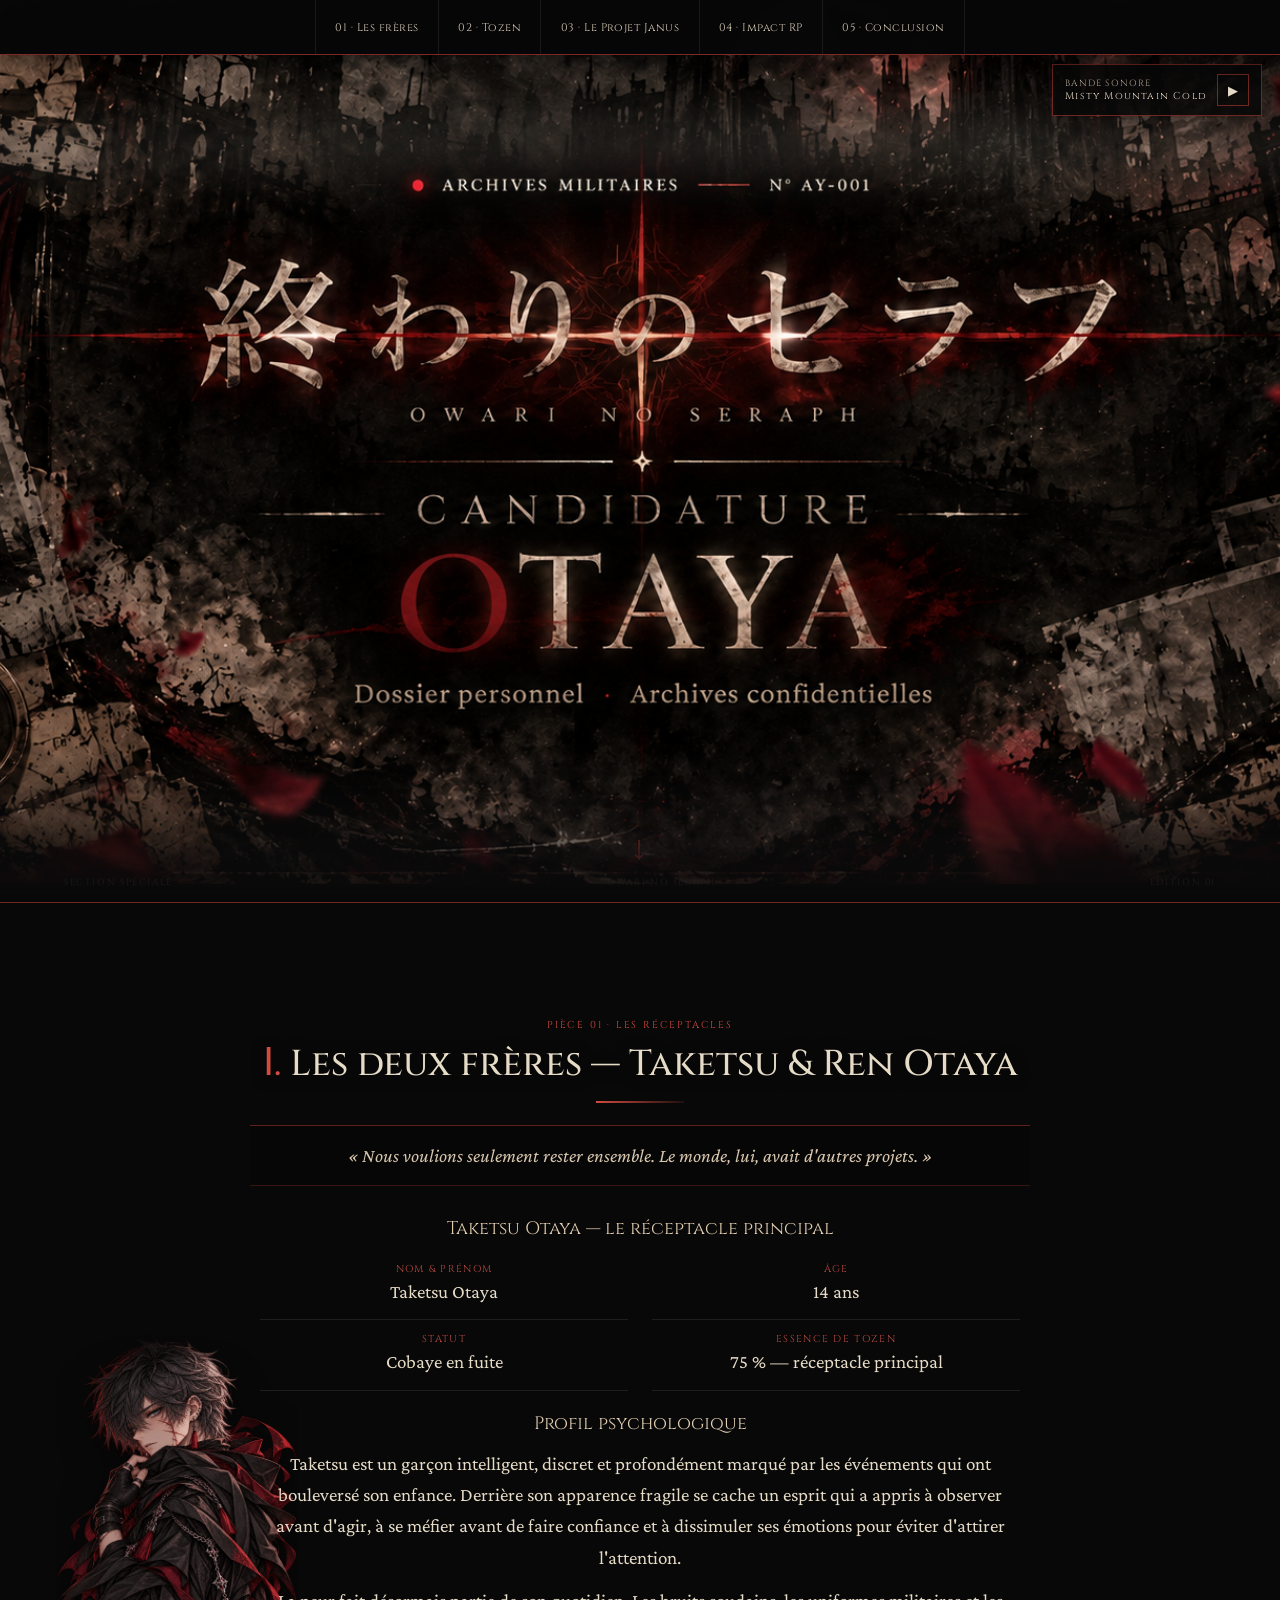
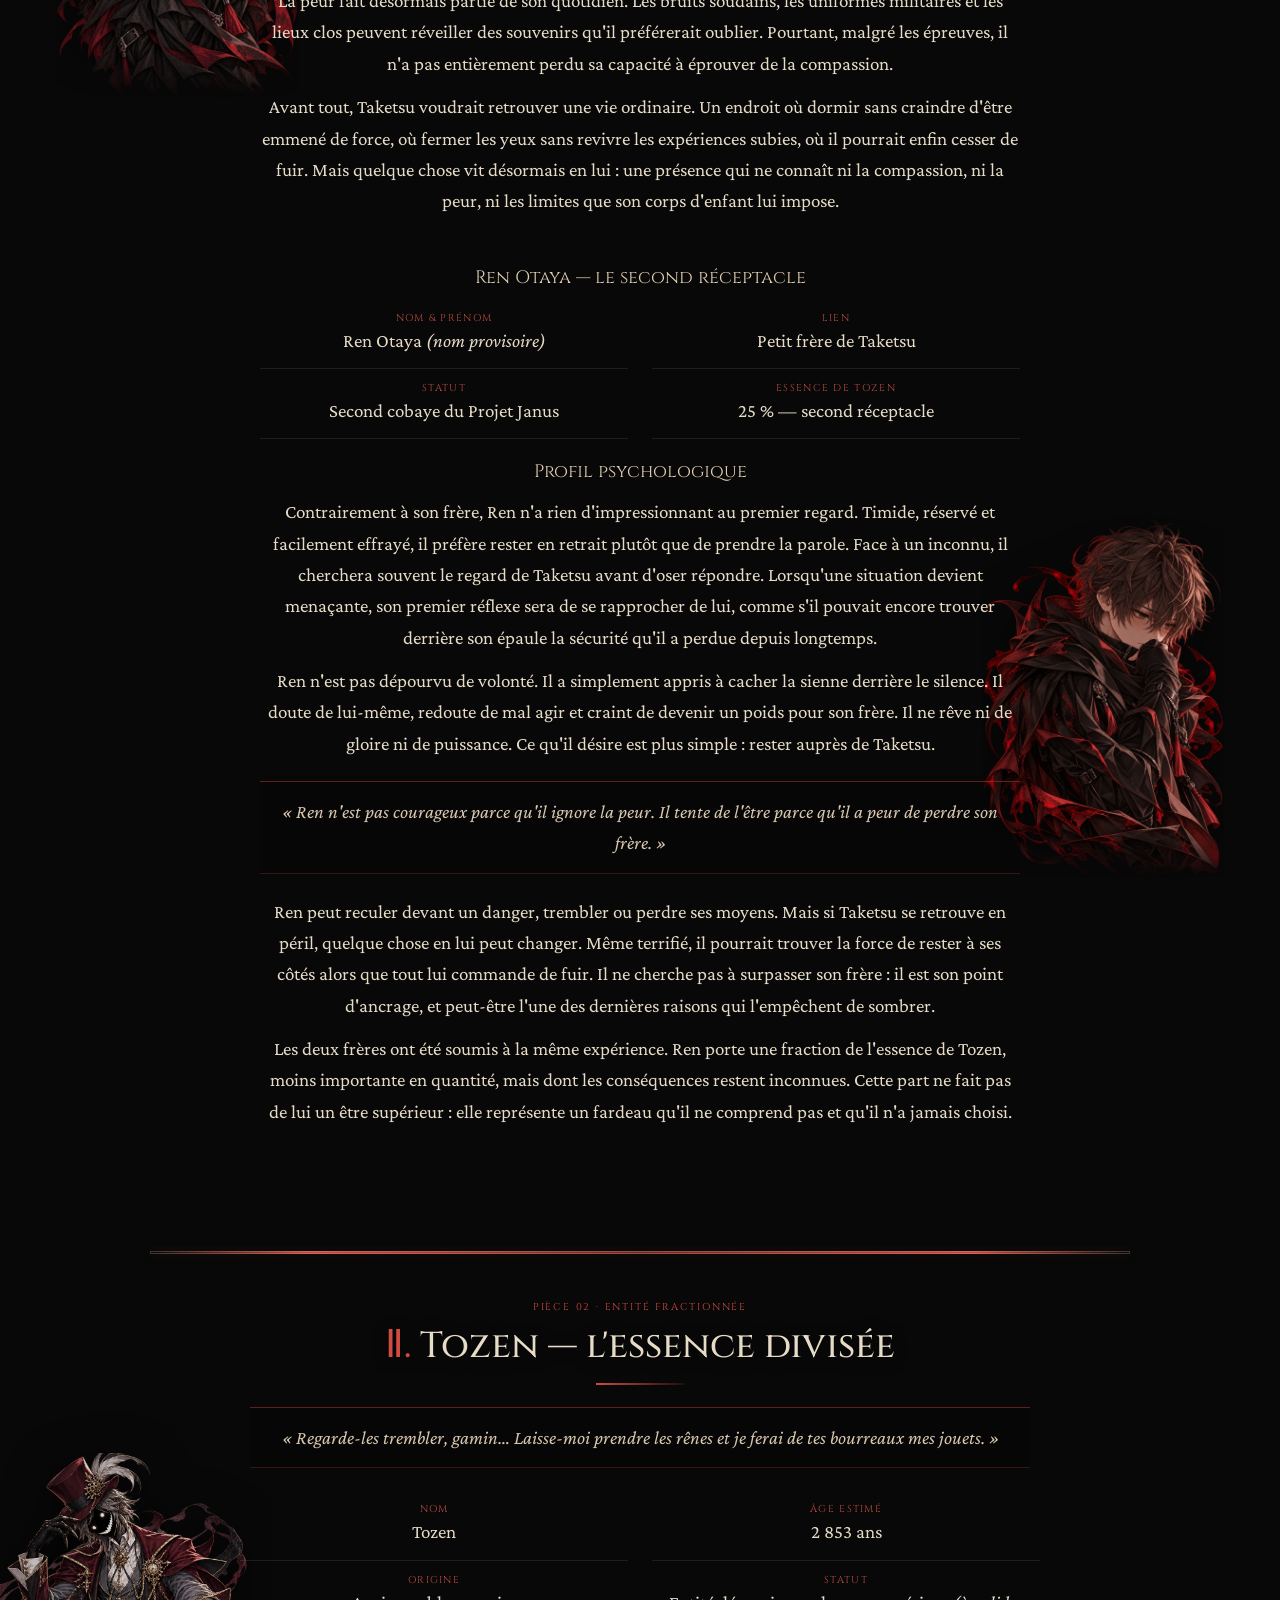
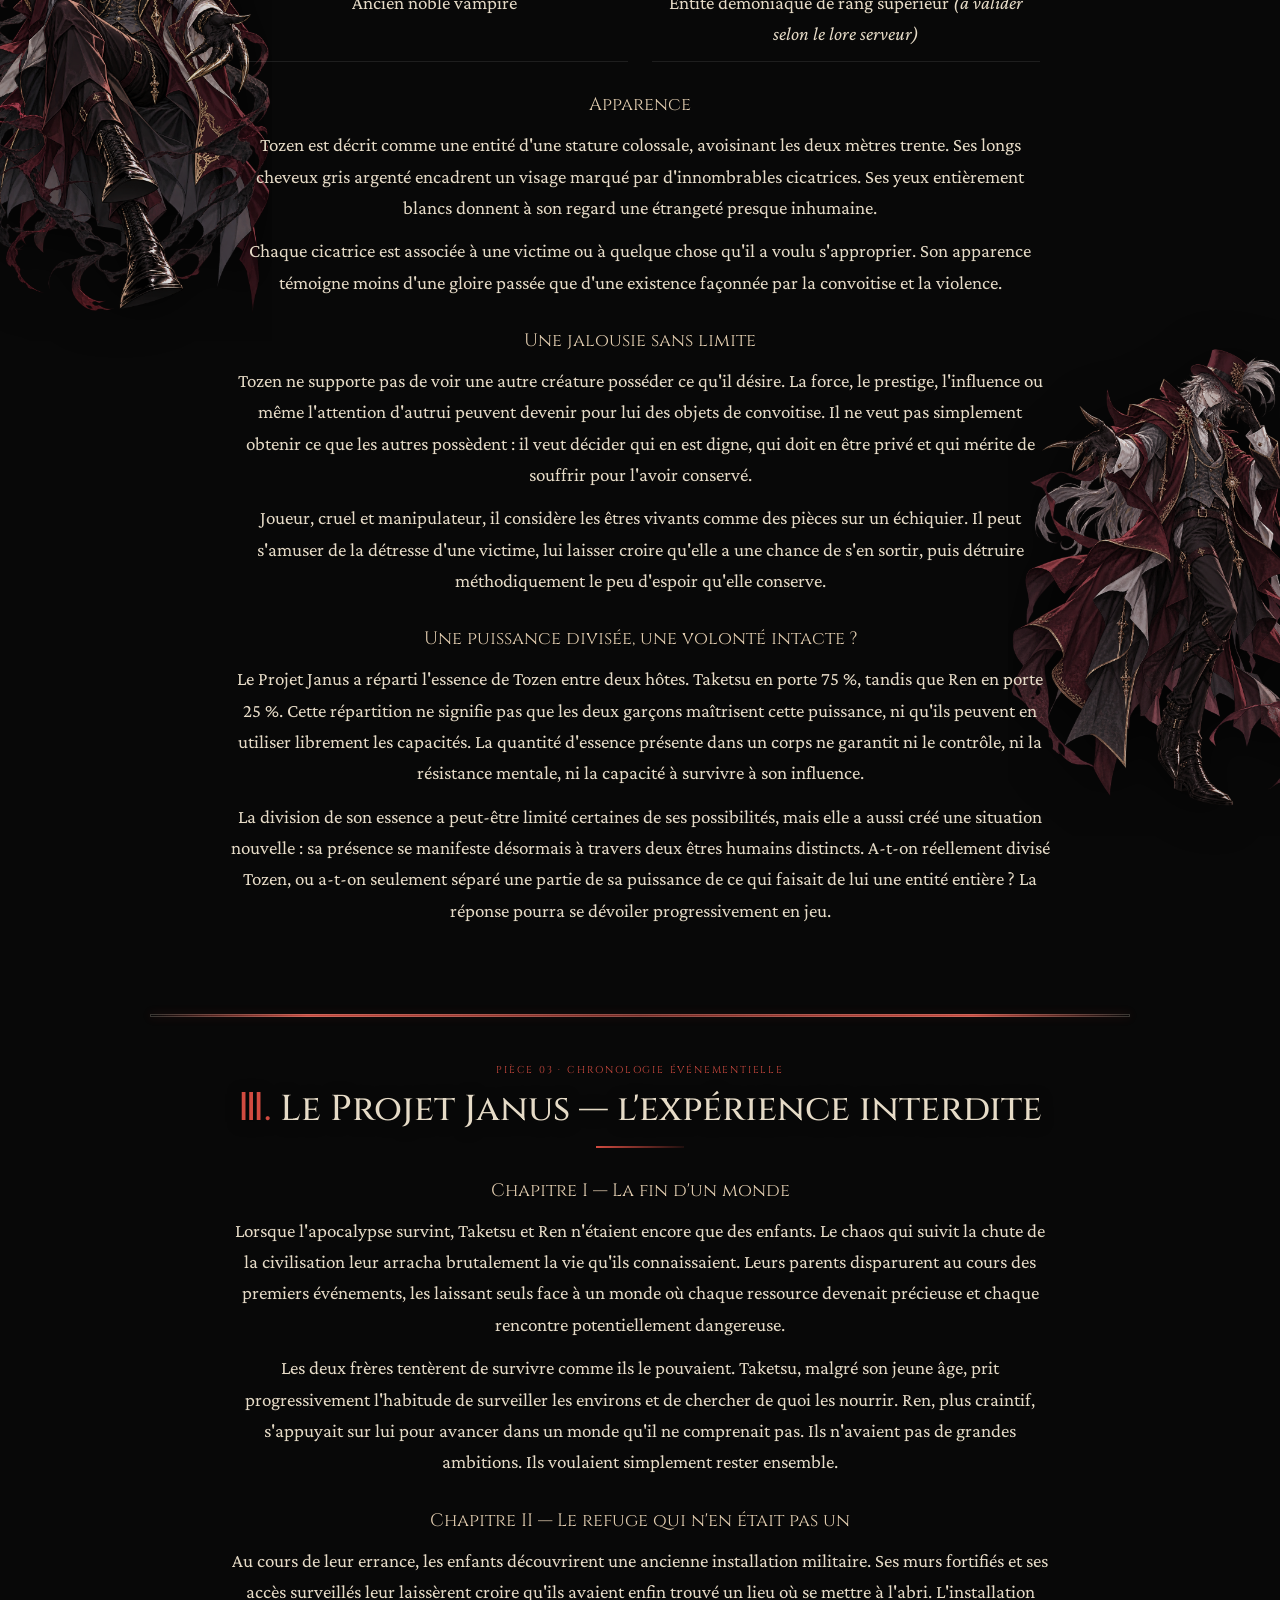
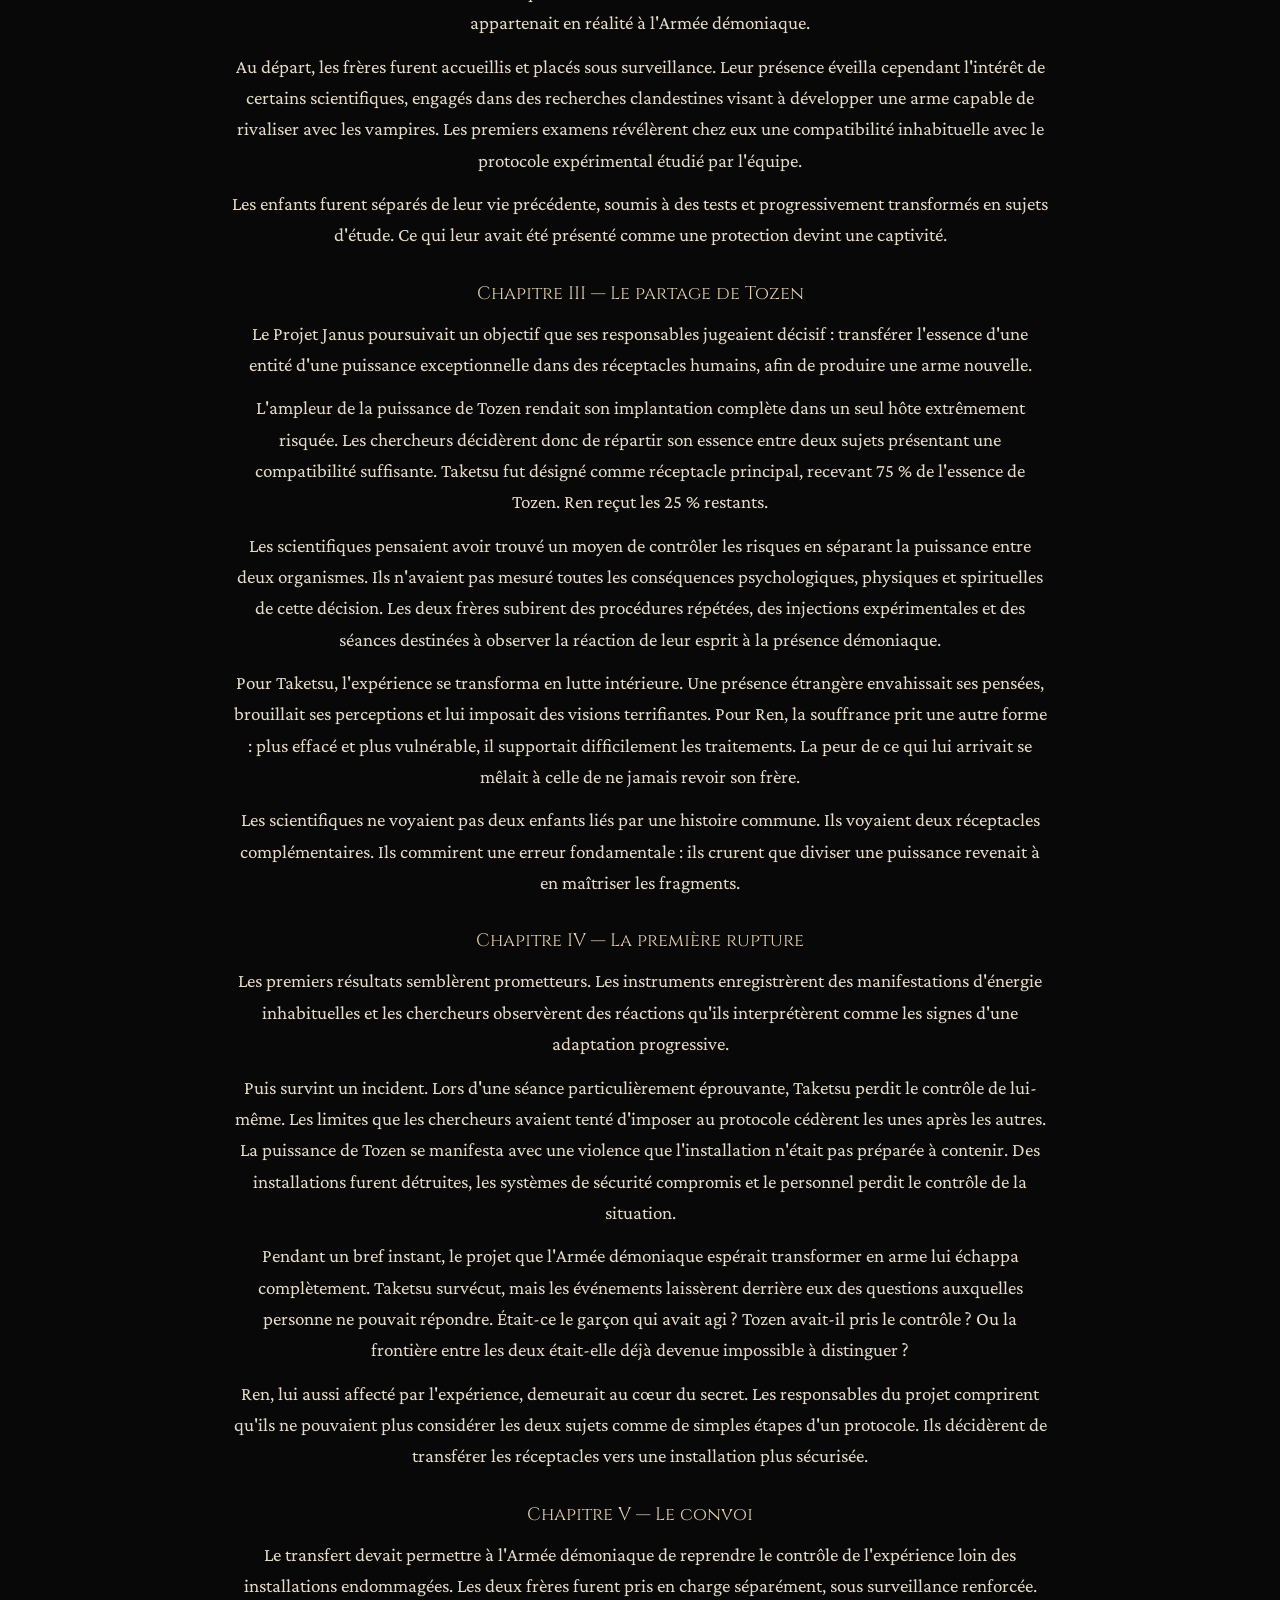
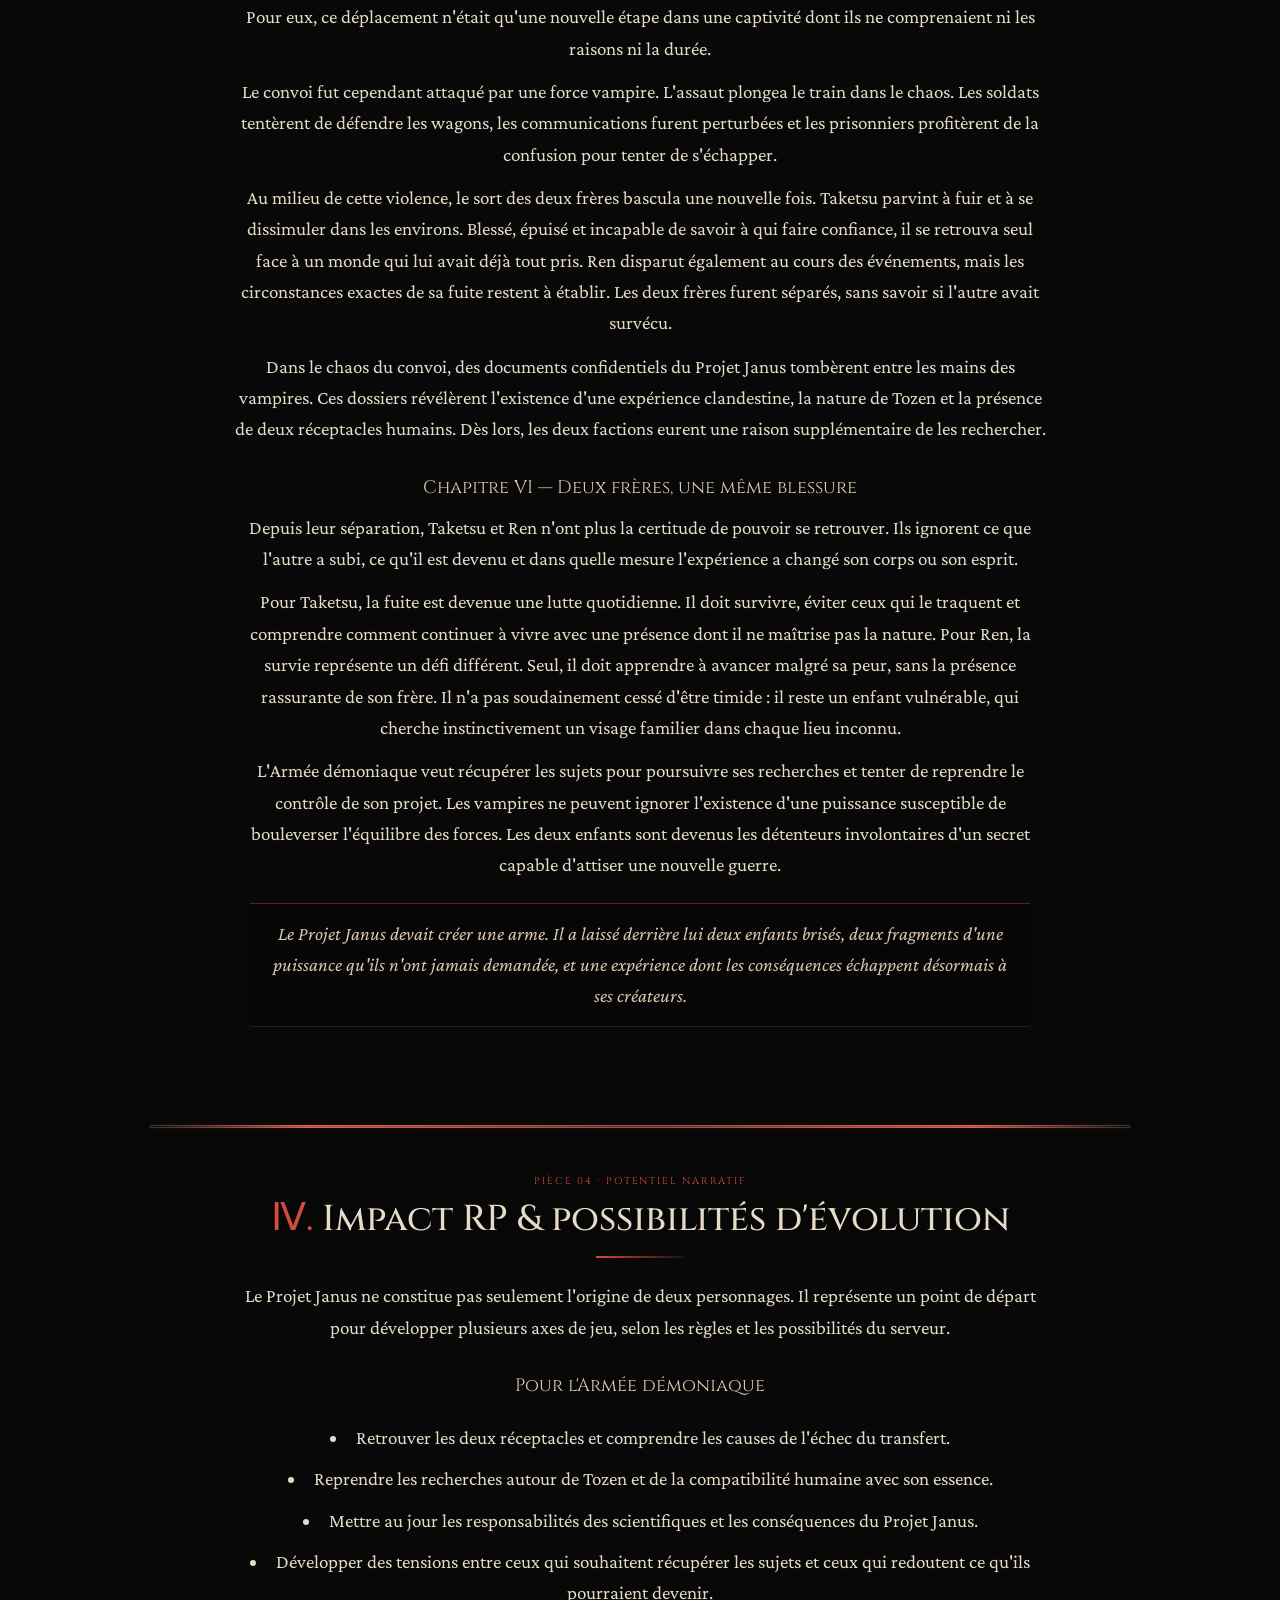
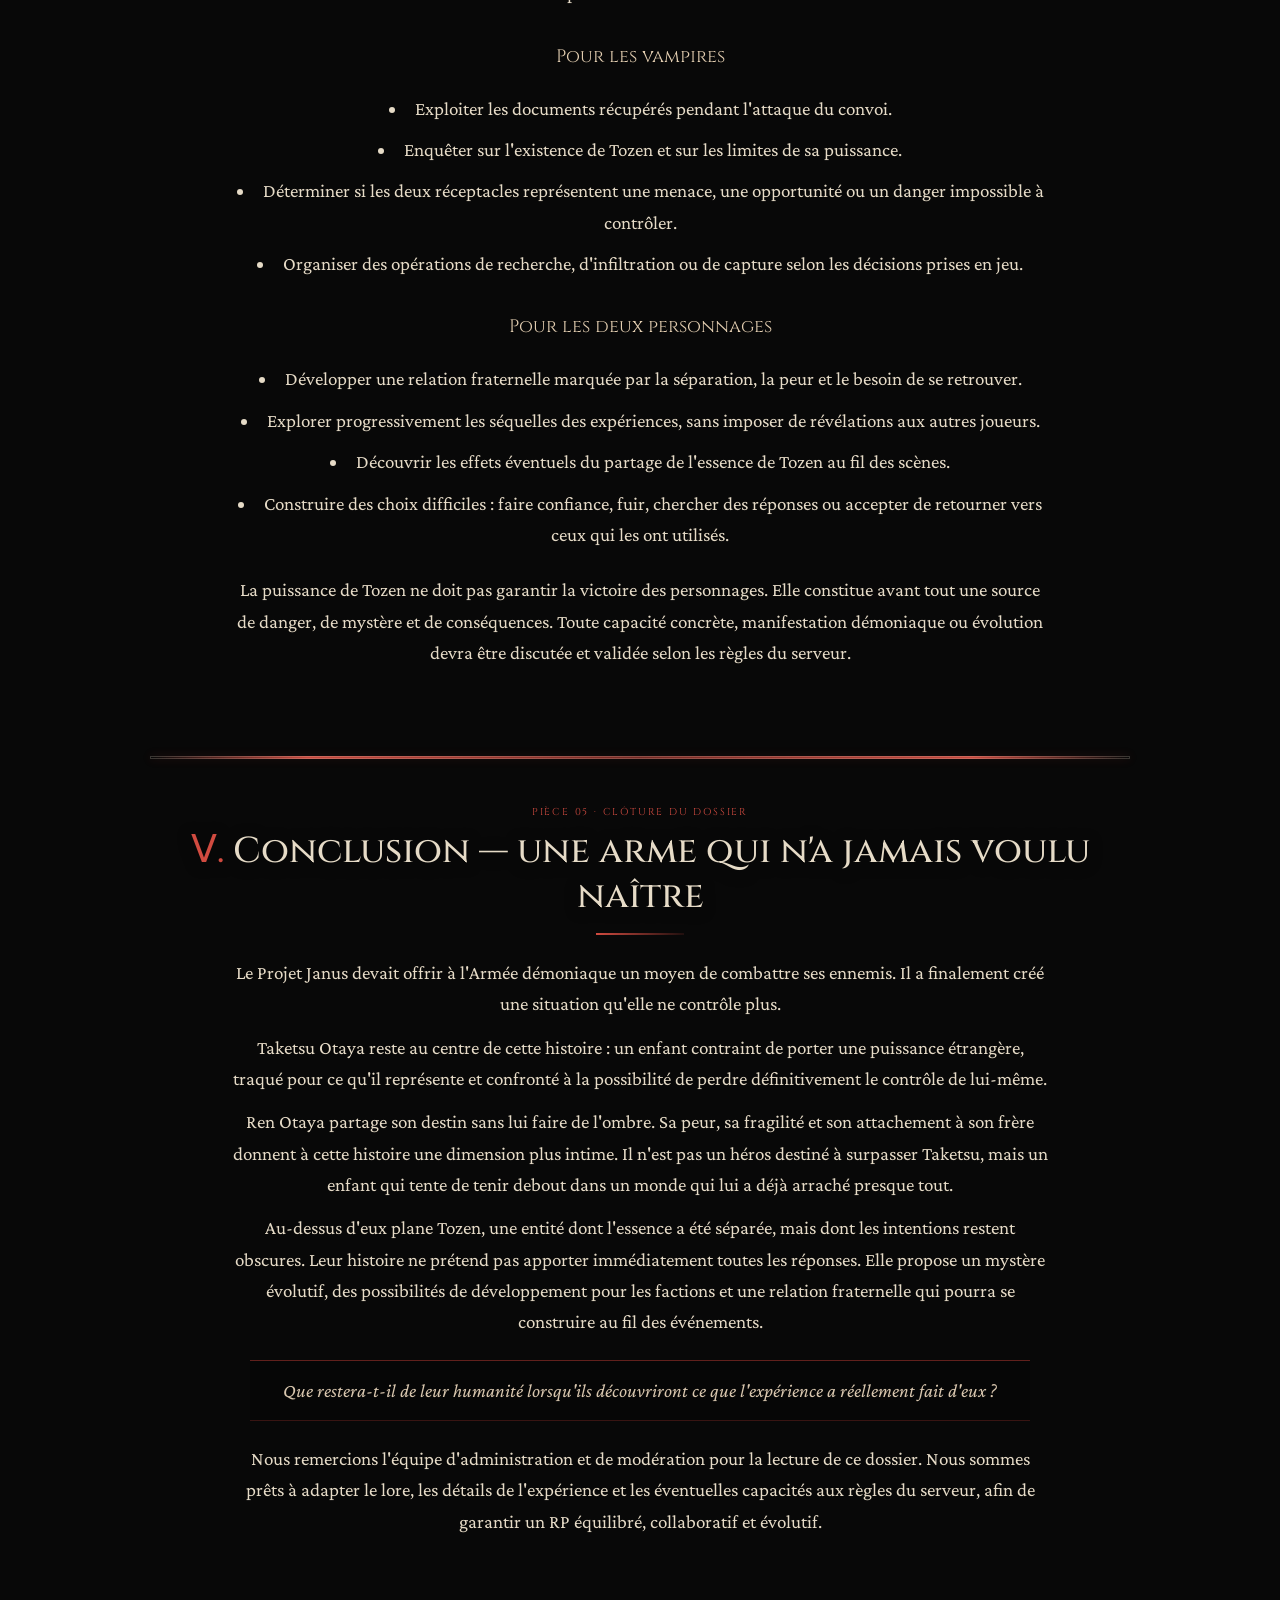
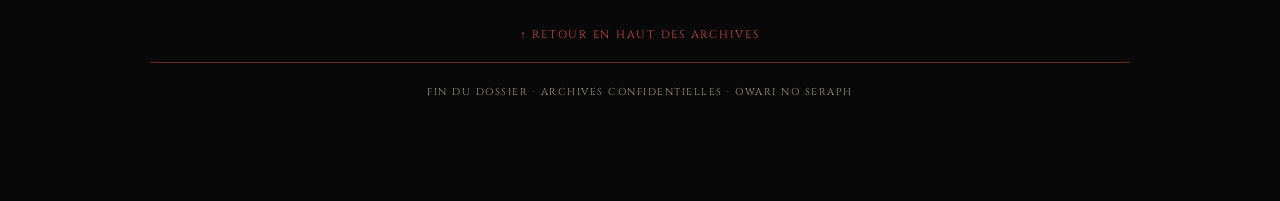
==== commit 958dac7a: "Retirer le texte sous la flèche d'accueil" ====
--- a/index.html
+++ b/index.html
@@ -110,7 +110,7 @@
 <div class="paperfall" aria-hidden="true"></div>
 <div class="hero-art" aria-hidden="true"><img src="asset/Dossier%20militaire%20sous%20lune%20%C3%A9carlate.png" alt="Couverture illustrée du dossier militaire Ayato, archives confidentielles d’Owari no Seraph"></div>
 <div class="hero-content" aria-label="Couverture illustrée du dossier Ayato"></div>
-<a class="scroll-cue" href="#sommaire"><span>CONSULTER LE DOSSIER</span><span class="arrow">↓</span></a>
+<a class="scroll-cue" href="#sommaire" aria-label="Consulter le dossier"><span class="arrow">↓</span></a>
 <div class="hero-bottom"><span>SECTION SPÉCIALE</span><span>OWARI NO SERAPH</span><span>ÉDITION 01</span></div>
 </header>
 <main>
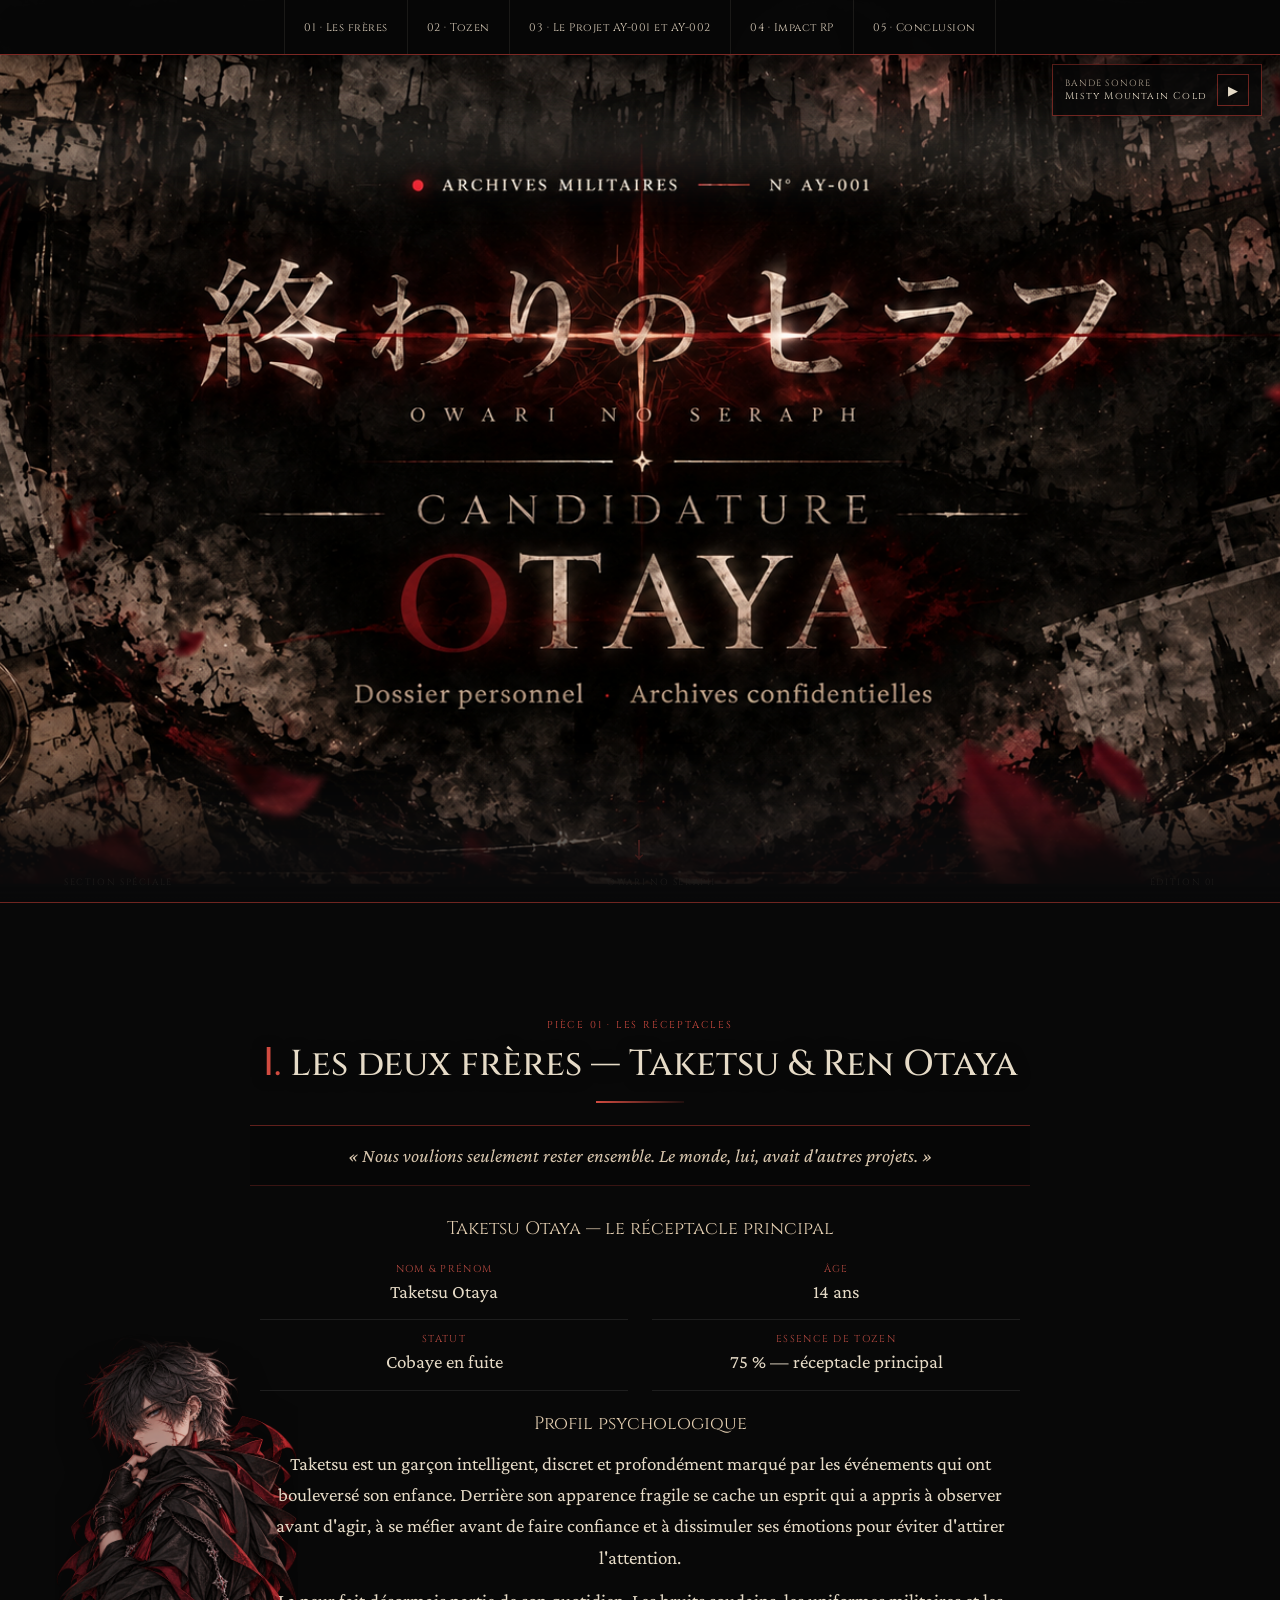
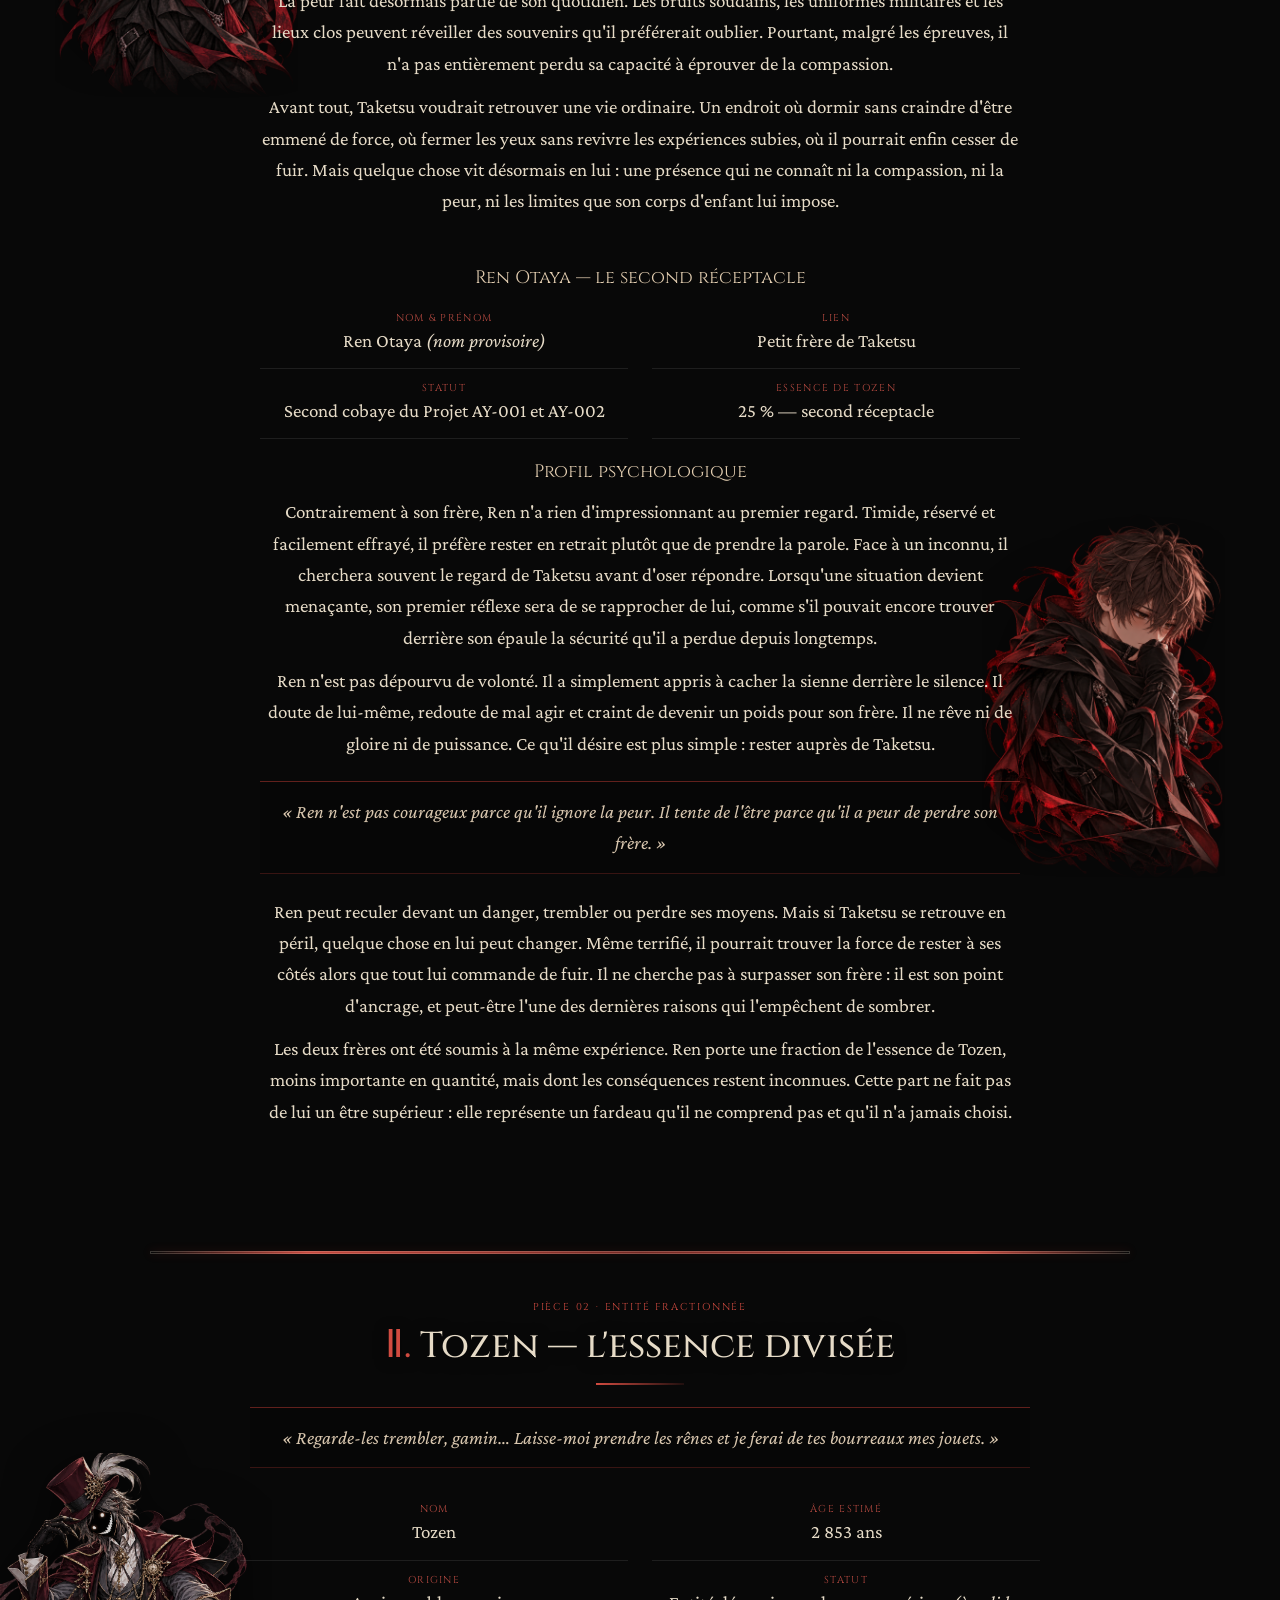
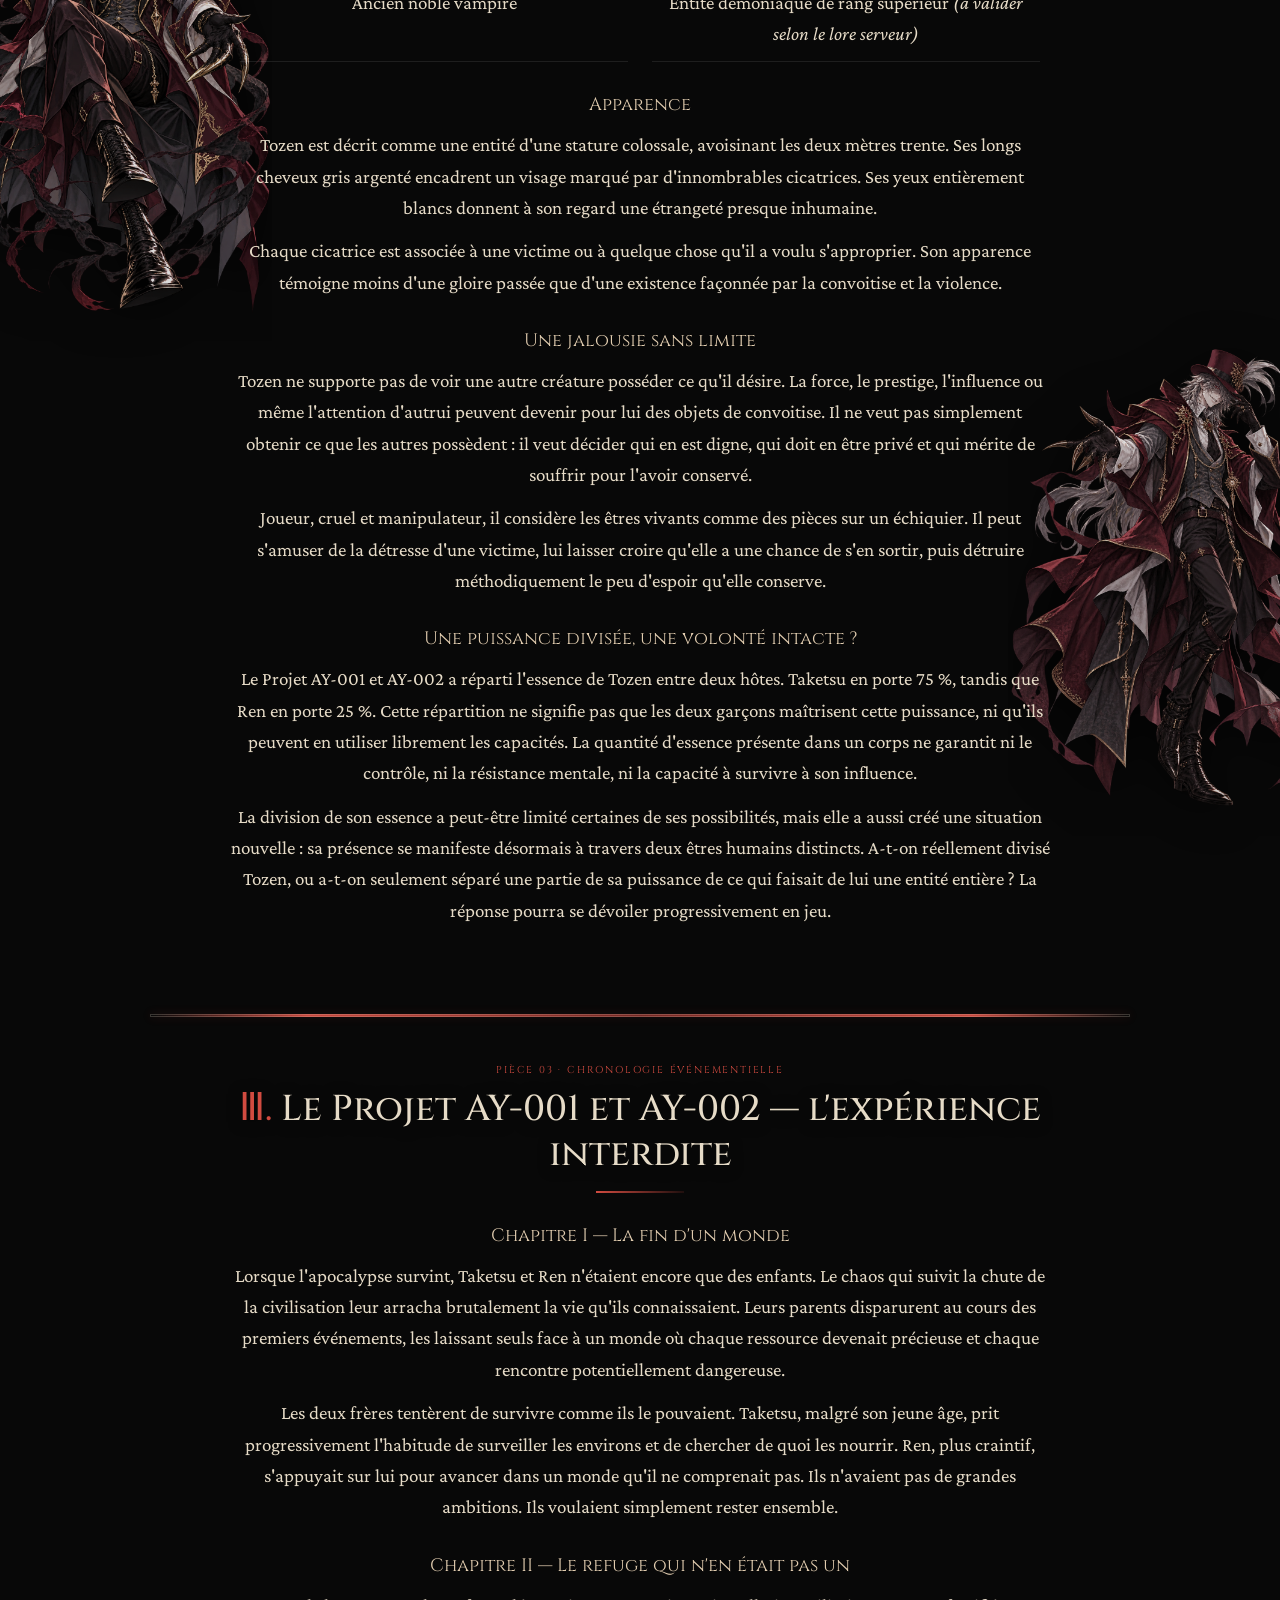
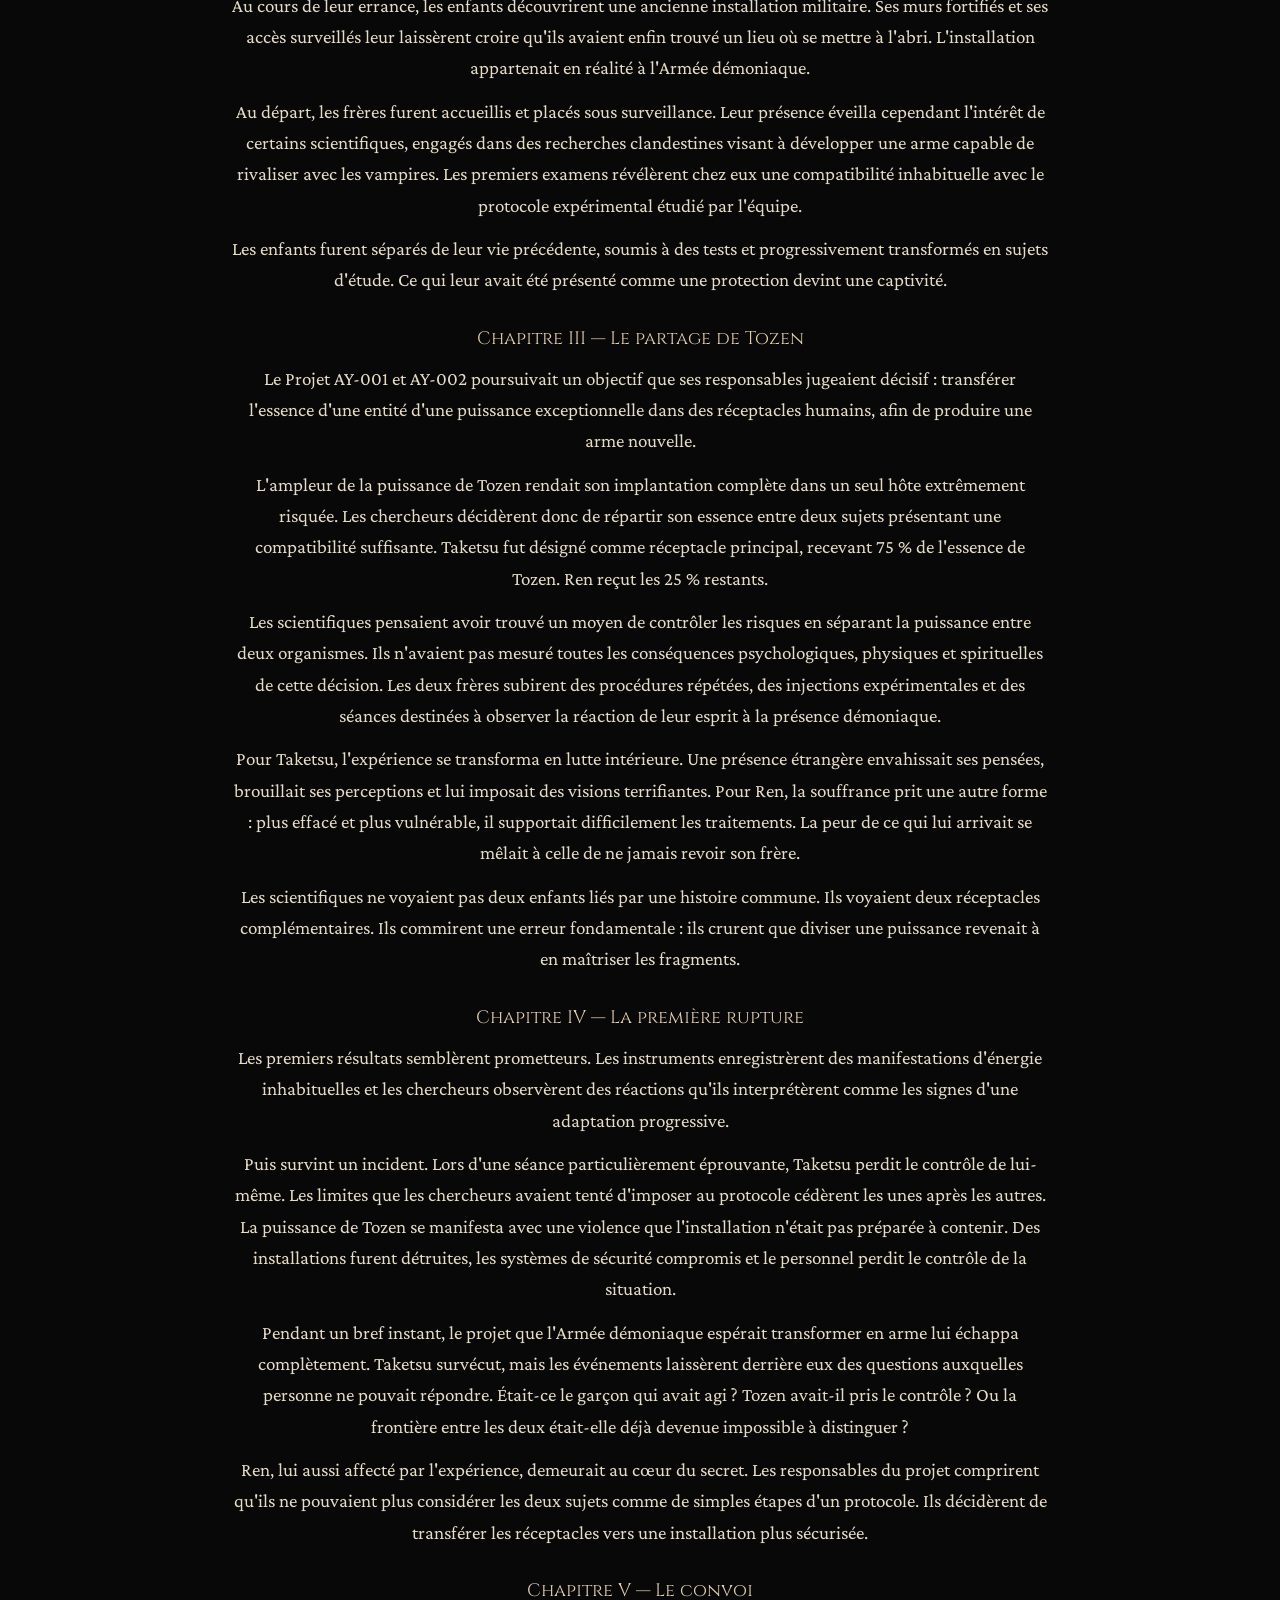
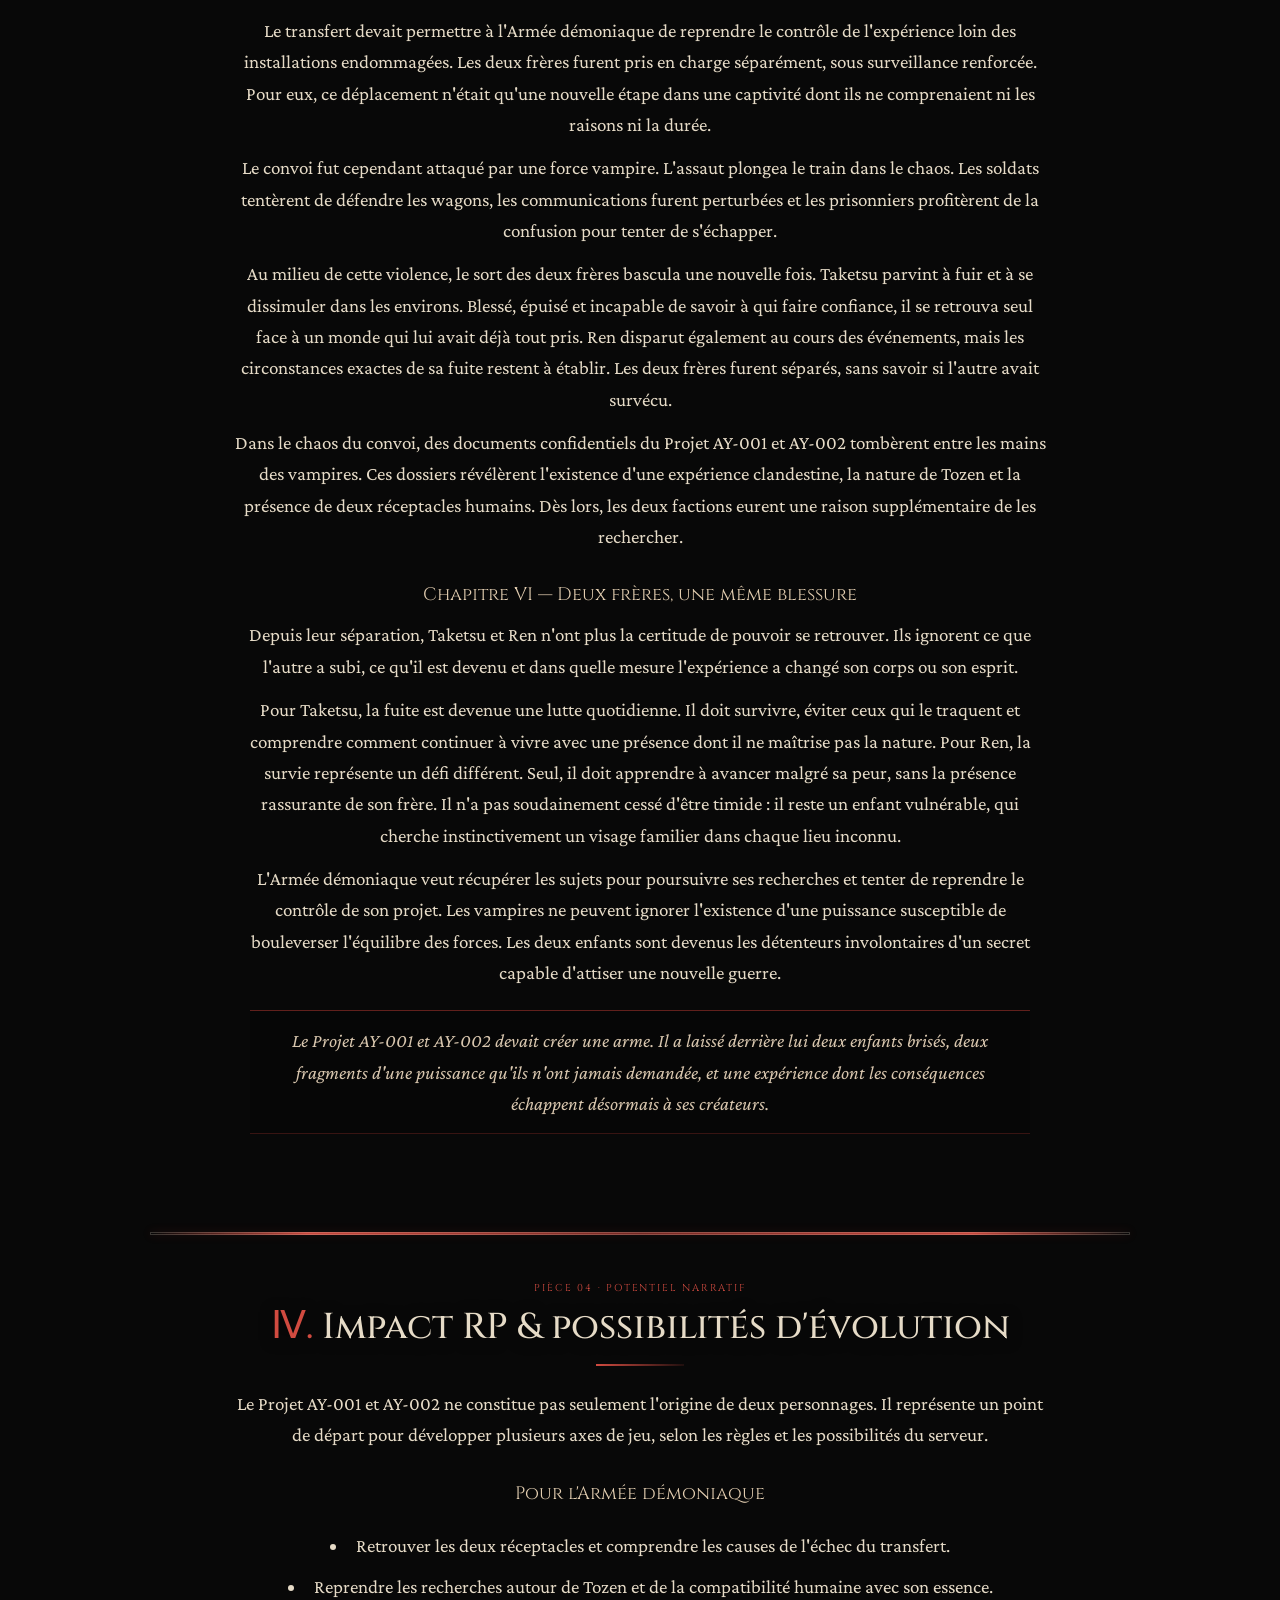
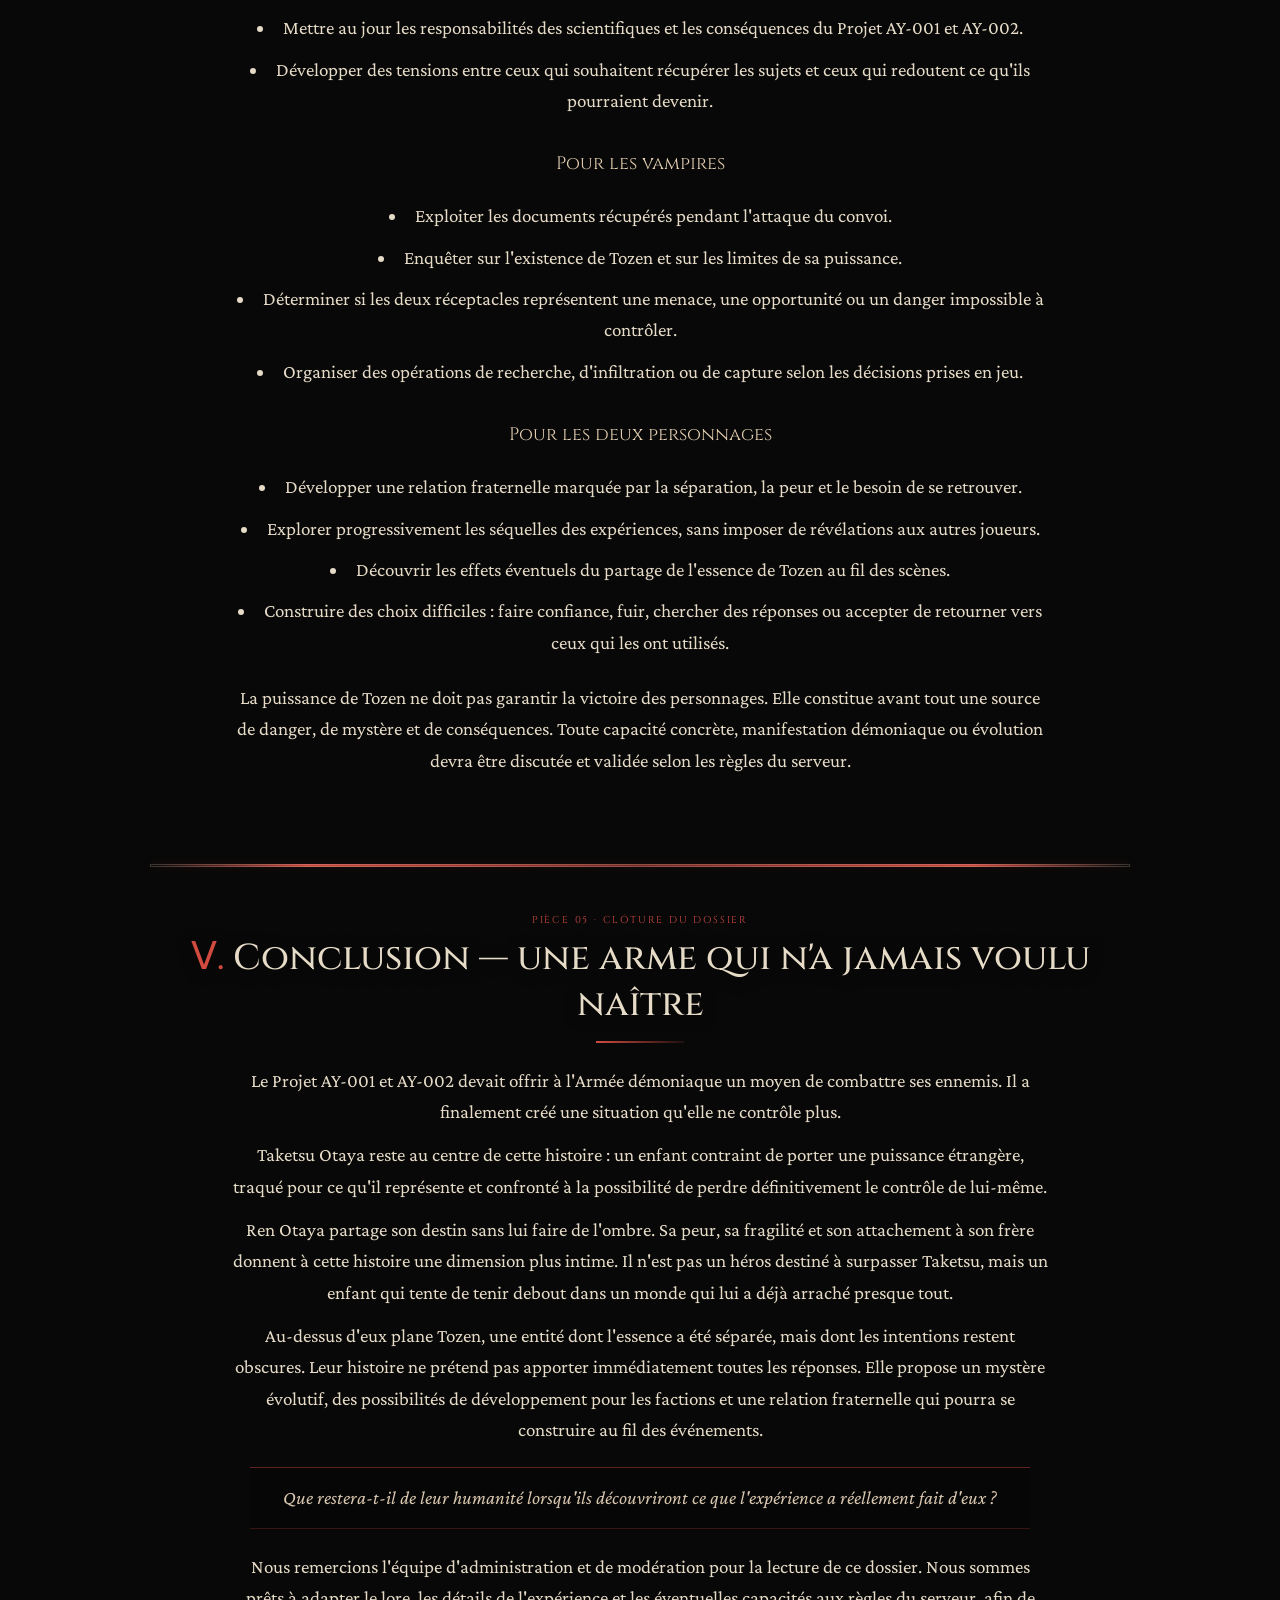
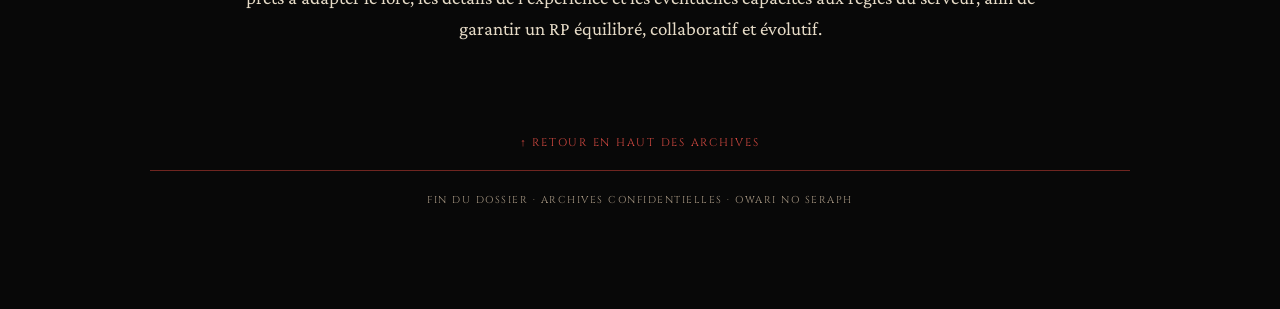
==== commit 892076f9: "Remplacer Projet Janus par Projet AY-001 et AY-002" ====
--- a/index.html
+++ b/index.html
@@ -4,7 +4,7 @@
 <meta charset="utf-8">
 <meta name="viewport" content="width=device-width, initial-scale=1">
 <meta name="theme-color" content="#090909">
-<meta name="description" content="Dossier confidentiel — Projet Janus, Taketsu Otaya, Ren Otaya et Tozen, archives d’Owari no Seraph.">
+<meta name="description" content="Dossier confidentiel — Projet AY-001 et AY-002, Taketsu Otaya, Ren Otaya et Tozen, archives d’Owari no Seraph.">
 <title>Dossier Janus — Archives confidentielles</title>
 <link rel="preconnect" href="https://fonts.googleapis.com">
 <link rel="preconnect" href="https://fonts.gstatic.com" crossorigin>
@@ -104,7 +104,7 @@
 <body id="top">
 <div class="particle-field" aria-hidden="true"></div>
 <div class="background-image" aria-hidden="true"></div><div class="film-grain" aria-hidden="true"></div>
-<nav class="top-nav" aria-label="Navigation du dossier"><a href="#hote">01 · Les frères</a><a href="#demon">02 · Tozen</a><a href="#lore">03 · Le Projet Janus</a><a href="#impact">04 · Impact RP</a><a href="#conclusion">05 · Conclusion</a></nav>
+<nav class="top-nav" aria-label="Navigation du dossier"><a href="#hote">01 · Les frères</a><a href="#demon">02 · Tozen</a><a href="#lore">03 · Le Projet AY-001 et AY-002</a><a href="#impact">04 · Impact RP</a><a href="#conclusion">05 · Conclusion</a></nav>
 <div class="audio"><div class="track"><small>BANDE SONORE</small>Misty Mountain Cold</div><audio id="music" preload="metadata" loop src="asset/Misty%20Mountain%20Cold%20Lyrics.mp3"></audio><button id="audio-toggle" type="button" aria-label="Activer ou couper la musique" title="Activer ou couper la musique">▶</button></div>
 <header class="hero" id="accueil">
 <div class="paperfall" aria-hidden="true"></div>
@@ -138,7 +138,7 @@
   <div class="facts">
     <div class="fact"><strong>Nom & prénom</strong><span>Ren Otaya <em>(nom provisoire)</em></span></div>
     <div class="fact"><strong>Lien</strong><span>Petit frère de Taketsu</span></div>
-    <div class="fact"><strong>Statut</strong><span>Second cobaye du Projet Janus</span></div>
+    <div class="fact"><strong>Statut</strong><span>Second cobaye du Projet AY-001 et AY-002</span></div>
     <div class="fact"><strong>Essence de Tozen</strong><span>25 % — second réceptacle</span></div>
   </div>
   <h3>Profil psychologique</h3>
@@ -166,7 +166,7 @@
   <p>Tozen ne supporte pas de voir une autre créature posséder ce qu'il désire. La force, le prestige, l'influence ou même l'attention d'autrui peuvent devenir pour lui des objets de convoitise. Il ne veut pas simplement obtenir ce que les autres possèdent : il veut décider qui en est digne, qui doit en être privé et qui mérite de souffrir pour l'avoir conservé.</p>
   <p>Joueur, cruel et manipulateur, il considère les êtres vivants comme des pièces sur un échiquier. Il peut s'amuser de la détresse d'une victime, lui laisser croire qu'elle a une chance de s'en sortir, puis détruire méthodiquement le peu d'espoir qu'elle conserve.</p>
   <h3>Une puissance divisée, une volonté intacte ?</h3>
-  <p>Le Projet Janus a réparti l'essence de Tozen entre deux hôtes. Taketsu en porte 75 %, tandis que Ren en porte 25 %. Cette répartition ne signifie pas que les deux garçons maîtrisent cette puissance, ni qu'ils peuvent en utiliser librement les capacités. La quantité d'essence présente dans un corps ne garantit ni le contrôle, ni la résistance mentale, ni la capacité à survivre à son influence.</p>
+  <p>Le Projet AY-001 et AY-002 a réparti l'essence de Tozen entre deux hôtes. Taketsu en porte 75 %, tandis que Ren en porte 25 %. Cette répartition ne signifie pas que les deux garçons maîtrisent cette puissance, ni qu'ils peuvent en utiliser librement les capacités. La quantité d'essence présente dans un corps ne garantit ni le contrôle, ni la résistance mentale, ni la capacité à survivre à son influence.</p>
   <p>La division de son essence a peut-être limité certaines de ses possibilités, mais elle a aussi créé une situation nouvelle : sa présence se manifeste désormais à travers deux êtres humains distincts. A-t-on réellement divisé Tozen, ou a-t-on seulement séparé une partie de sa puissance de ce qui faisait de lui une entité entière ? La réponse pourra se dévoiler progressivement en jeu.</p>
   <div class="tozen-portraits" aria-label="Deux représentations possibles de Tozen">
     <img src="asset/Fant%C3%B4me%20steampunk%20au%20sourire%20sinistre.png" alt="Tozen sous une forme de fantôme steampunk au sourire sinistre" loading="lazy">
@@ -175,7 +175,7 @@
 </section>
 <section class="piece" id="lore">
   <div class="piece-kicker">Pièce 03 · Chronologie événementielle</div>
-  <h2><span class="roman">Ⅲ.</span> Le Projet Janus — l'expérience interdite</h2>
+  <h2><span class="roman">Ⅲ.</span> Le Projet AY-001 et AY-002 — l'expérience interdite</h2>
   <h3>Chapitre I — La fin d'un monde</h3>
   <p>Lorsque l'apocalypse survint, Taketsu et Ren n'étaient encore que des enfants. Le chaos qui suivit la chute de la civilisation leur arracha brutalement la vie qu'ils connaissaient. Leurs parents disparurent au cours des premiers événements, les laissant seuls face à un monde où chaque ressource devenait précieuse et chaque rencontre potentiellement dangereuse.</p>
   <p>Les deux frères tentèrent de survivre comme ils le pouvaient. Taketsu, malgré son jeune âge, prit progressivement l'habitude de surveiller les environs et de chercher de quoi les nourrir. Ren, plus craintif, s'appuyait sur lui pour avancer dans un monde qu'il ne comprenait pas. Ils n'avaient pas de grandes ambitions. Ils voulaient simplement rester ensemble.</p>
@@ -184,7 +184,7 @@
   <p>Au départ, les frères furent accueillis et placés sous surveillance. Leur présence éveilla cependant l'intérêt de certains scientifiques, engagés dans des recherches clandestines visant à développer une arme capable de rivaliser avec les vampires. Les premiers examens révélèrent chez eux une compatibilité inhabituelle avec le protocole expérimental étudié par l'équipe.</p>
   <p>Les enfants furent séparés de leur vie précédente, soumis à des tests et progressivement transformés en sujets d'étude. Ce qui leur avait été présenté comme une protection devint une captivité.</p>
   <h3>Chapitre III — Le partage de Tozen</h3>
-  <p>Le Projet Janus poursuivait un objectif que ses responsables jugeaient décisif : transférer l'essence d'une entité d'une puissance exceptionnelle dans des réceptacles humains, afin de produire une arme nouvelle.</p>
+  <p>Le Projet AY-001 et AY-002 poursuivait un objectif que ses responsables jugeaient décisif : transférer l'essence d'une entité d'une puissance exceptionnelle dans des réceptacles humains, afin de produire une arme nouvelle.</p>
   <p>L'ampleur de la puissance de Tozen rendait son implantation complète dans un seul hôte extrêmement risquée. Les chercheurs décidèrent donc de répartir son essence entre deux sujets présentant une compatibilité suffisante. Taketsu fut désigné comme réceptacle principal, recevant 75 % de l'essence de Tozen. Ren reçut les 25 % restants.</p>
   <p>Les scientifiques pensaient avoir trouvé un moyen de contrôler les risques en séparant la puissance entre deux organismes. Ils n'avaient pas mesuré toutes les conséquences psychologiques, physiques et spirituelles de cette décision. Les deux frères subirent des procédures répétées, des injections expérimentales et des séances destinées à observer la réaction de leur esprit à la présence démoniaque.</p>
   <p>Pour Taketsu, l'expérience se transforma en lutte intérieure. Une présence étrangère envahissait ses pensées, brouillait ses perceptions et lui imposait des visions terrifiantes. Pour Ren, la souffrance prit une autre forme : plus effacé et plus vulnérable, il supportait difficilement les traitements. La peur de ce qui lui arrivait se mêlait à celle de ne jamais revoir son frère.</p>
@@ -198,19 +198,19 @@
   <p>Le transfert devait permettre à l'Armée démoniaque de reprendre le contrôle de l'expérience loin des installations endommagées. Les deux frères furent pris en charge séparément, sous surveillance renforcée. Pour eux, ce déplacement n'était qu'une nouvelle étape dans une captivité dont ils ne comprenaient ni les raisons ni la durée.</p>
   <p>Le convoi fut cependant attaqué par une force vampire. L'assaut plongea le train dans le chaos. Les soldats tentèrent de défendre les wagons, les communications furent perturbées et les prisonniers profitèrent de la confusion pour tenter de s'échapper.</p>
   <p>Au milieu de cette violence, le sort des deux frères bascula une nouvelle fois. Taketsu parvint à fuir et à se dissimuler dans les environs. Blessé, épuisé et incapable de savoir à qui faire confiance, il se retrouva seul face à un monde qui lui avait déjà tout pris. Ren disparut également au cours des événements, mais les circonstances exactes de sa fuite restent à établir. Les deux frères furent séparés, sans savoir si l'autre avait survécu.</p>
-  <p>Dans le chaos du convoi, des documents confidentiels du Projet Janus tombèrent entre les mains des vampires. Ces dossiers révélèrent l'existence d'une expérience clandestine, la nature de Tozen et la présence de deux réceptacles humains. Dès lors, les deux factions eurent une raison supplémentaire de les rechercher.</p>
+  <p>Dans le chaos du convoi, des documents confidentiels du Projet AY-001 et AY-002 tombèrent entre les mains des vampires. Ces dossiers révélèrent l'existence d'une expérience clandestine, la nature de Tozen et la présence de deux réceptacles humains. Dès lors, les deux factions eurent une raison supplémentaire de les rechercher.</p>
   <h3>Chapitre VI — Deux frères, une même blessure</h3>
   <p>Depuis leur séparation, Taketsu et Ren n'ont plus la certitude de pouvoir se retrouver. Ils ignorent ce que l'autre a subi, ce qu'il est devenu et dans quelle mesure l'expérience a changé son corps ou son esprit.</p>
   <p>Pour Taketsu, la fuite est devenue une lutte quotidienne. Il doit survivre, éviter ceux qui le traquent et comprendre comment continuer à vivre avec une présence dont il ne maîtrise pas la nature. Pour Ren, la survie représente un défi différent. Seul, il doit apprendre à avancer malgré sa peur, sans la présence rassurante de son frère. Il n'a pas soudainement cessé d'être timide : il reste un enfant vulnérable, qui cherche instinctivement un visage familier dans chaque lieu inconnu.</p>
   <p>L'Armée démoniaque veut récupérer les sujets pour poursuivre ses recherches et tenter de reprendre le contrôle de son projet. Les vampires ne peuvent ignorer l'existence d'une puissance susceptible de bouleverser l'équilibre des forces. Les deux enfants sont devenus les détenteurs involontaires d'un secret capable d'attiser une nouvelle guerre.</p>
-  <div class="quote">Le Projet Janus devait créer une arme. Il a laissé derrière lui deux enfants brisés, deux fragments d'une puissance qu'ils n'ont jamais demandée, et une expérience dont les conséquences échappent désormais à ses créateurs.</div>
+  <div class="quote">Le Projet AY-001 et AY-002 devait créer une arme. Il a laissé derrière lui deux enfants brisés, deux fragments d'une puissance qu'ils n'ont jamais demandée, et une expérience dont les conséquences échappent désormais à ses créateurs.</div>
 </section>
 <section class="piece" id="impact">
   <div class="piece-kicker">Pièce 04 · Potentiel narratif</div>
   <h2><span class="roman">Ⅳ.</span> Impact RP & possibilités d'évolution</h2>
-  <p>Le Projet Janus ne constitue pas seulement l'origine de deux personnages. Il représente un point de départ pour développer plusieurs axes de jeu, selon les règles et les possibilités du serveur.</p>
+  <p>Le Projet AY-001 et AY-002 ne constitue pas seulement l'origine de deux personnages. Il représente un point de départ pour développer plusieurs axes de jeu, selon les règles et les possibilités du serveur.</p>
   <h3>Pour l'Armée démoniaque</h3>
-  <ul class="list"><li>Retrouver les deux réceptacles et comprendre les causes de l'échec du transfert.</li><li>Reprendre les recherches autour de Tozen et de la compatibilité humaine avec son essence.</li><li>Mettre au jour les responsabilités des scientifiques et les conséquences du Projet Janus.</li><li>Développer des tensions entre ceux qui souhaitent récupérer les sujets et ceux qui redoutent ce qu'ils pourraient devenir.</li></ul>
+  <ul class="list"><li>Retrouver les deux réceptacles et comprendre les causes de l'échec du transfert.</li><li>Reprendre les recherches autour de Tozen et de la compatibilité humaine avec son essence.</li><li>Mettre au jour les responsabilités des scientifiques et les conséquences du Projet AY-001 et AY-002.</li><li>Développer des tensions entre ceux qui souhaitent récupérer les sujets et ceux qui redoutent ce qu'ils pourraient devenir.</li></ul>
   <h3>Pour les vampires</h3>
   <ul class="list"><li>Exploiter les documents récupérés pendant l'attaque du convoi.</li><li>Enquêter sur l'existence de Tozen et sur les limites de sa puissance.</li><li>Déterminer si les deux réceptacles représentent une menace, une opportunité ou un danger impossible à contrôler.</li><li>Organiser des opérations de recherche, d'infiltration ou de capture selon les décisions prises en jeu.</li></ul>
   <h3>Pour les deux personnages</h3>
@@ -220,7 +220,7 @@
 <section class="piece closing" id="conclusion">
   <div class="piece-kicker">Pièce 05 · Clôture du dossier</div>
   <h2><span class="roman">Ⅴ.</span> Conclusion — une arme qui n'a jamais voulu naître</h2>
-  <p>Le Projet Janus devait offrir à l'Armée démoniaque un moyen de combattre ses ennemis. Il a finalement créé une situation qu'elle ne contrôle plus.</p>
+  <p>Le Projet AY-001 et AY-002 devait offrir à l'Armée démoniaque un moyen de combattre ses ennemis. Il a finalement créé une situation qu'elle ne contrôle plus.</p>
   <p>Taketsu Otaya reste au centre de cette histoire : un enfant contraint de porter une puissance étrangère, traqué pour ce qu'il représente et confronté à la possibilité de perdre définitivement le contrôle de lui-même.</p>
   <p>Ren Otaya partage son destin sans lui faire de l'ombre. Sa peur, sa fragilité et son attachement à son frère donnent à cette histoire une dimension plus intime. Il n'est pas un héros destiné à surpasser Taketsu, mais un enfant qui tente de tenir debout dans un monde qui lui a déjà arraché presque tout.</p>
   <p>Au-dessus d'eux plane Tozen, une entité dont l'essence a été séparée, mais dont les intentions restent obscures. Leur histoire ne prétend pas apporter immédiatement toutes les réponses. Elle propose un mystère évolutif, des possibilités de développement pour les factions et une relation fraternelle qui pourra se construire au fil des événements.</p>
@@ -246,7 +246,7 @@
     particleLayer.appendChild(particle);
   }
 }
-const audio=document.getElementById('music'),btn=document.getElementById('audio-toggle');audio.volume=.02;let playing=false;const sync=()=>{playing=!audio.paused;btn.textContent=playing?'Ⅱ':'▶';btn.setAttribute('aria-label',playing?'Couper la musique':'Activer la musique')};btn.addEventListener('click',async()=>{if(audio.paused){try{await audio.play()}catch(e){}}else audio.pause();sync()});audio.addEventListener('play',sync);audio.addEventListener('pause',sync);audio.addEventListener('error',()=>{btn.textContent='×';btn.title='Fichier audio introuvable'});sync()})();
+const audio=document.getElementById('music'),btn=document.getElementById('audio-toggle');audio.volume=.08;let playing=false;const sync=()=>{playing=!audio.paused;btn.textContent=playing?'Ⅱ':'▶';btn.setAttribute('aria-label',playing?'Couper la musique':'Activer la musique')};btn.addEventListener('click',async()=>{if(audio.paused){try{await audio.play()}catch(e){}}else audio.pause();sync()});audio.addEventListener('play',sync);audio.addEventListener('pause',sync);audio.addEventListener('error',()=>{btn.textContent='×';btn.title='Fichier audio introuvable'});audio.autoplay=true;audio.play().then(sync).catch(()=>{sync();btn.title='Cliquez pour lancer la bande sonore : la lecture automatique est bloquée par le navigateur'});sync()})();
 </script>
 </body>
 </html>
